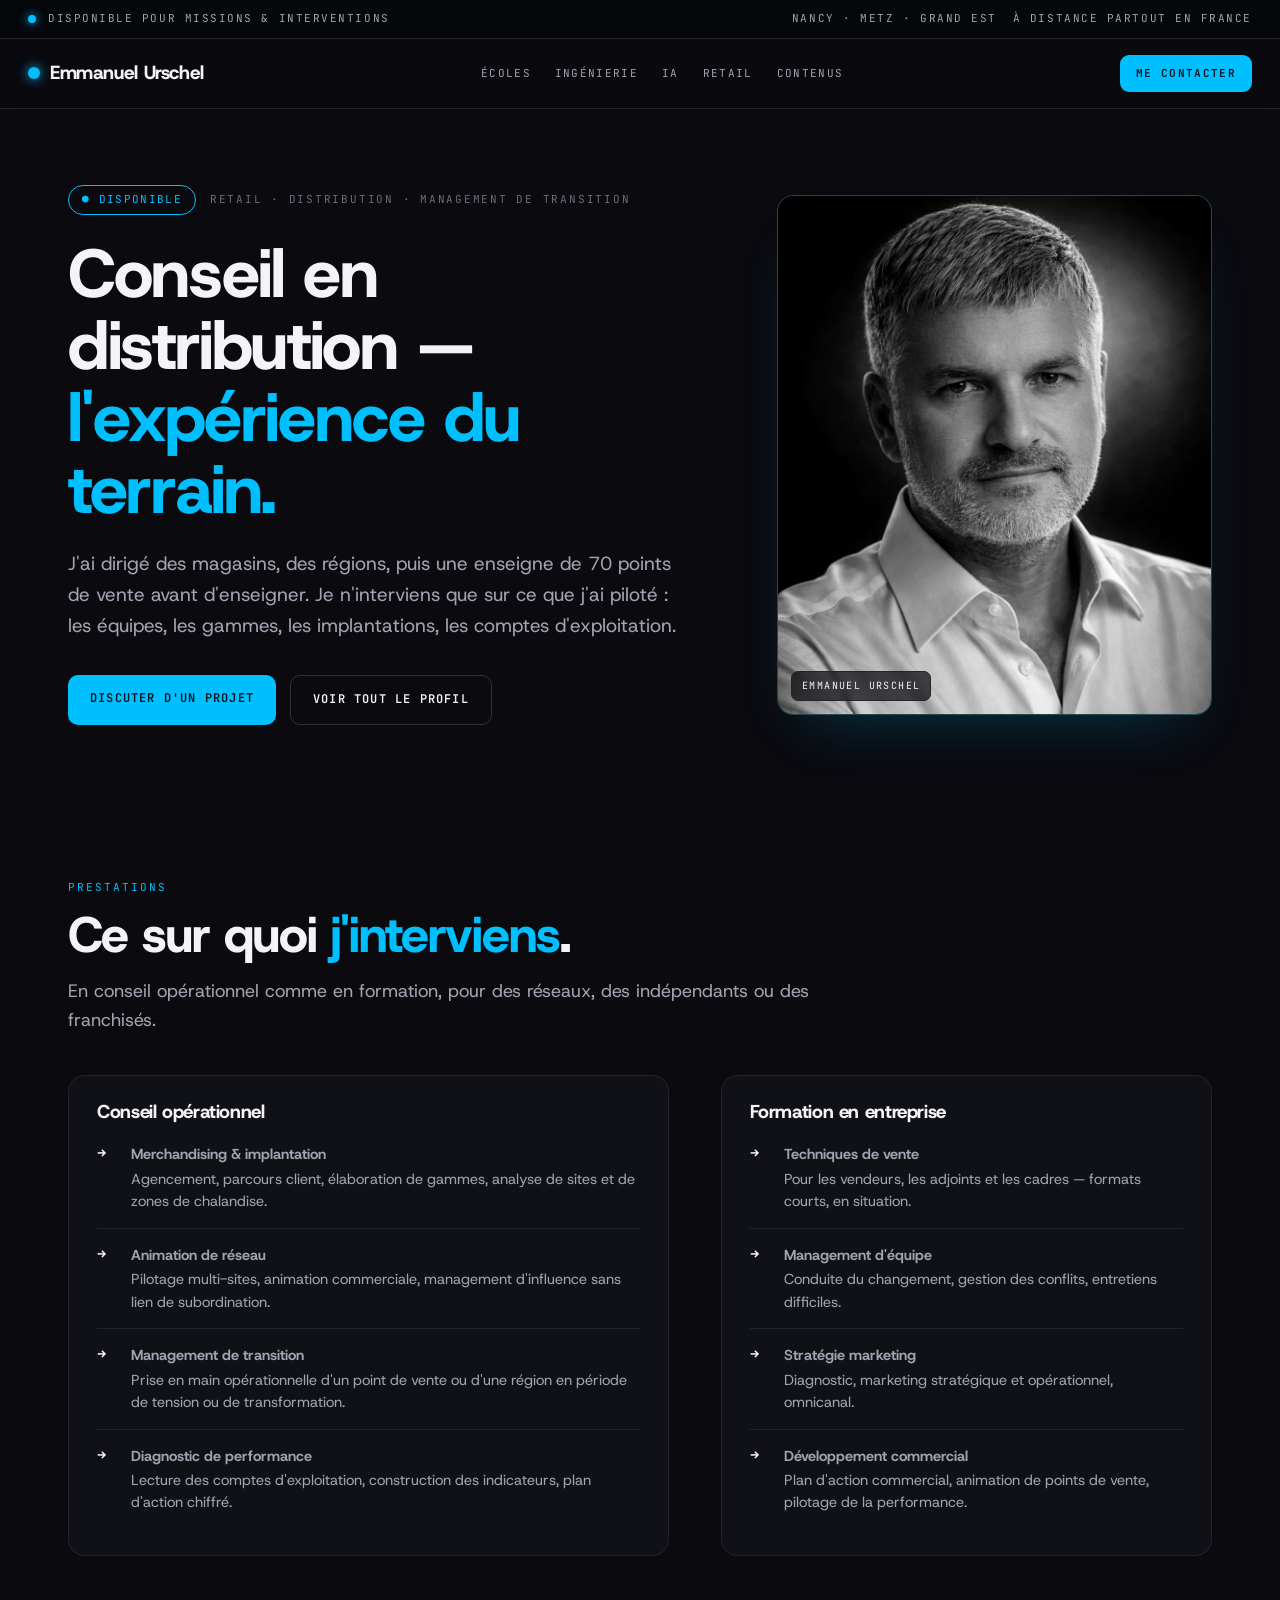
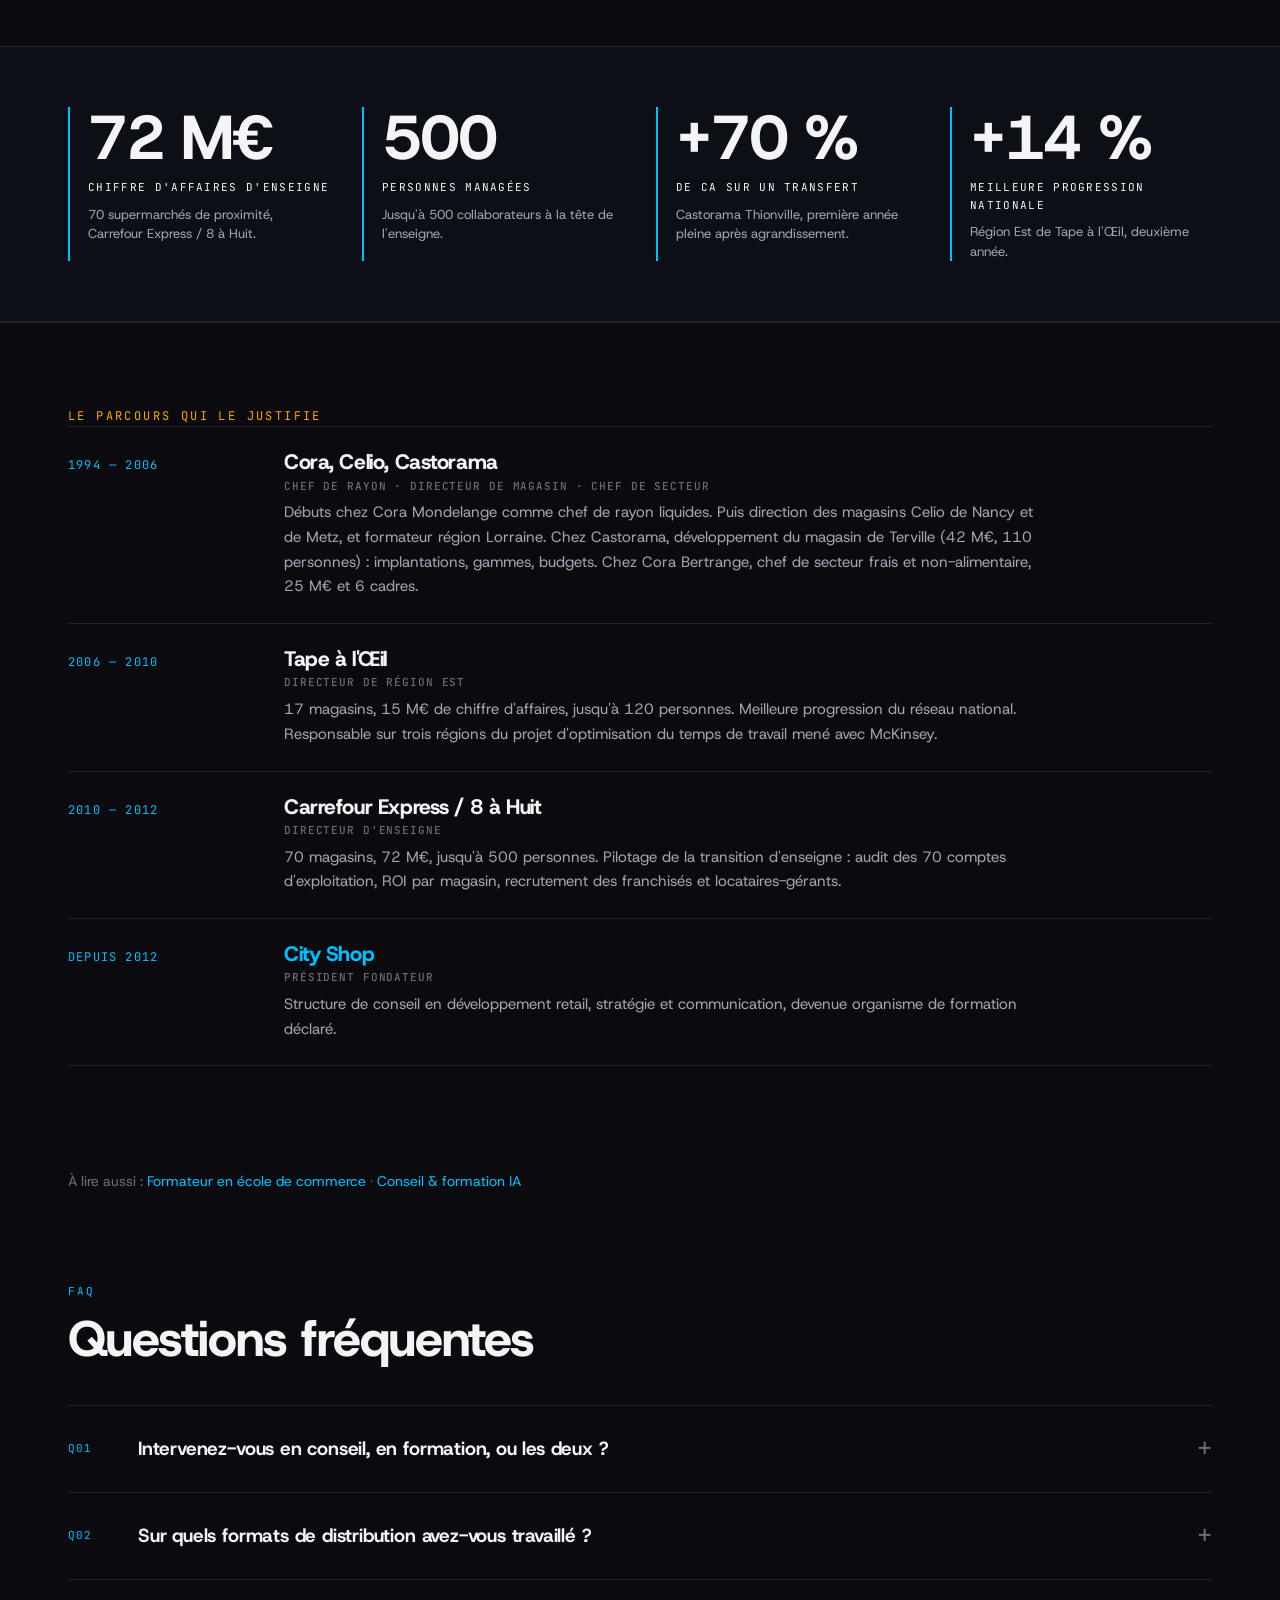
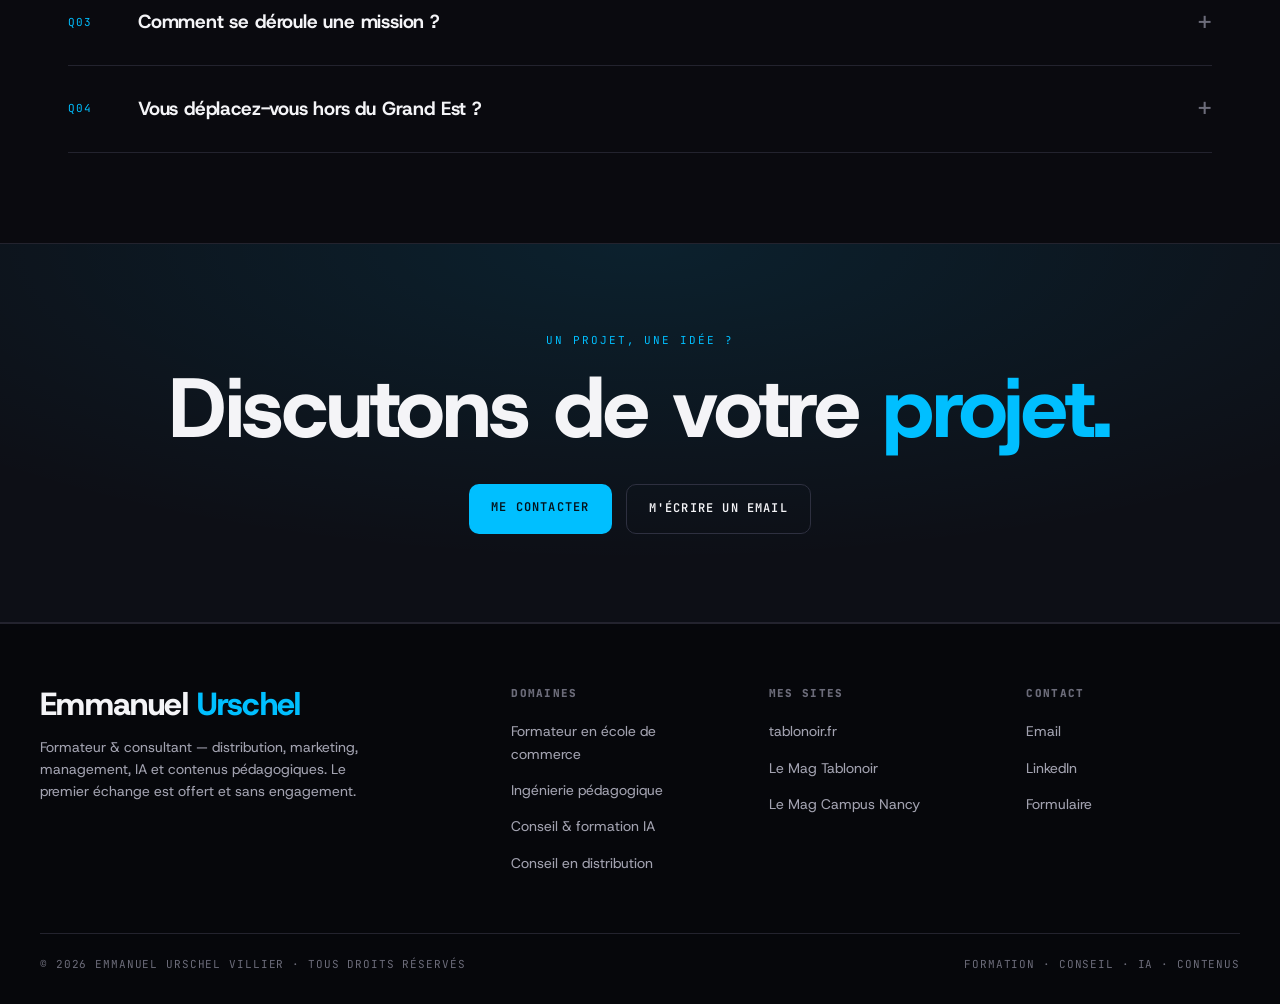
==== conseil-retail/index.html @ afeaf6fb "Rename _A GLISSER SUR GITHUB/conseil-retail/index.html to conseil-retail/index.html" ====
<!DOCTYPE html>
<html lang="fr">
<head>
<meta charset="utf-8">
<meta name="viewport" content="width=device-width, initial-scale=1.0">
<title>Conseil en distribution et retail — Grand Est</title>
<meta name="description" content="Conseil et formation retail : merchandising, implantation, analyse de sites, animation de réseau, management de transition. 30 ans de direction terrain.">
<meta name="author" content="Emmanuel Urschel">
<meta name="robots" content="index, follow">
<link rel="canonical" href="https://emmanuelurschel.fr/conseil-retail/">
<meta name="theme-color" content="#0a0a0f">
<meta property="og:type" content="website">
<meta property="og:locale" content="fr_FR">
<meta property="og:site_name" content="Emmanuel Urschel">
<meta property="og:title" content="Conseil en distribution et retail — Grand Est">
<meta property="og:description" content="Conseil et formation retail : merchandising, implantation, analyse de sites, animation de réseau, management de transition. 30 ans de direction terrain.">
<meta property="og:url" content="https://emmanuelurschel.fr/conseil-retail/">
<meta property="og:image" content="https://emmanuelurschel.fr/og-image.jpg">
<meta property="og:image:width" content="1200">
<meta property="og:image:height" content="630">
<meta name="twitter:card" content="summary_large_image">
<meta name="twitter:title" content="Conseil en distribution et retail — Grand Est">
<meta name="twitter:description" content="Conseil et formation retail : merchandising, implantation, analyse de sites, animation de réseau, management de transition. 30 ans de direction terrain.">
<meta name="twitter:image" content="https://emmanuelurschel.fr/og-image.jpg">
<link rel="icon" href="data:image/svg+xml,%3Csvg xmlns='http://www.w3.org/2000/svg' viewBox='0 0 100 100'%3E%3Crect width='100' height='100' rx='20' fill='%230a0a0f'/%3E%3Ctext x='50' y='70' font-family='Arial,sans-serif' font-weight='800' font-size='58' fill='%23f4f4f7' text-anchor='middle'%3Eeu%3C/text%3E%3Ccircle cx='80' cy='30' r='9' fill='%2300BFFF'/%3E%3C/svg%3E">
<link rel="preconnect" href="https://fonts.googleapis.com">
<link rel="preconnect" href="https://fonts.gstatic.com" crossorigin>
<link href="https://fonts.googleapis.com/css2?family=Host+Grotesk:ital,wght@0,400..800;1,400..600&family=JetBrains+Mono:wght@400;500;600&display=swap" rel="stylesheet">
<script type="application/ld+json">
{
  "@context": "https://schema.org",
  "@type": "Service",
  "name": "Conseil en distribution et retail — Grand Est | 30 ans de terrain",
  "description": "Conseil et formation retail : merchandising, implantation, analyse de sites, animation de réseau, management de transition. 30 ans de direction — Castorama, Tape à l'Œil, Carrefour Express.",
  "url": "https://emmanuelurschel.fr/conseil-retail/",
  "serviceType": [
    "Conseil en distribution",
    "Merchandising et implantation",
    "Animation de réseau",
    "Management de transition",
    "Formation commerciale en entreprise"
  ],
  "provider": {
    "@type": "Person",
    "name": "Emmanuel Urschel",
    "url": "https://emmanuelurschel.fr/",
    "telephone": "+33612140455",
    "email": "emmanuel.urschel@tablonoir.fr"
  },
  "areaServed": [
    "Nancy",
    "Metz",
    "Grand Est",
    "France"
  ],
  "availableChannel": {
    "@type": "ServiceChannel",
    "serviceUrl": "https://emmanuelurschel.fr/conseil-retail/",
    "servicePhone": "+33612140455"
  }
}
</script>
<script type="application/ld+json">
{
  "@context": "https://schema.org",
  "@type": "BreadcrumbList",
  "itemListElement": [
    {
      "@type": "ListItem",
      "position": 1,
      "name": "Accueil",
      "item": "https://emmanuelurschel.fr/"
    },
    {
      "@type": "ListItem",
      "position": 2,
      "name": "Conseil en distribution",
      "item": "https://emmanuelurschel.fr/conseil-retail/"
    }
  ]
}
</script>
<script type="application/ld+json">
{
  "@context": "https://schema.org",
  "@type": "FAQPage",
  "mainEntity": [
    {
      "@type": "Question",
      "name": "Intervenez-vous en conseil, en formation, ou les deux ?",
      "acceptedAnswer": {
        "@type": "Answer",
        "text": "Les deux, et le plus souvent ensemble. Un diagnostic qui ne s'accompagne pas d'une montée en compétence des équipes ne tient pas dans le temps. L'objectif d'une mission est toujours de vous rendre autonome."
      }
    },
    {
      "@type": "Question",
      "name": "Sur quels formats de distribution avez-vous travaillé ?",
      "acceptedAnswer": {
        "@type": "Answer",
        "text": "Grande surface alimentaire (Cora), proximité et franchise (Carrefour Express / 8 à Huit), bricolage et grande surface spécialisée (Castorama), prêt-à-porter et enfant (Celio, Tape à l'Œil). Du magasin de 8 personnes au réseau de 70 points de vente."
      }
    },
    {
      "@type": "Question",
      "name": "Comment se déroule une mission ?",
      "acceptedAnswer": {
        "@type": "Answer",
        "text": "Quatre étapes : un cadrage d'une heure, gratuit et sans engagement, qui donne une note de cadrage ; une proposition écrite, chiffrée et datée ; la réalisation en itérations avec des points de validation ; puis une transmission documentée pour que vous puissiez faire sans moi."
      }
    },
    {
      "@type": "Question",
      "name": "Vous déplacez-vous hors du Grand Est ?",
      "acceptedAnswer": {
        "@type": "Answer",
        "text": "Oui. Je suis basé entre Nancy et Metz et je me déplace partout en France pour les missions en présentiel. Les audits et les accompagnements individuels se font aussi très bien à distance."
      }
    }
  ]
}
</script>
<style>
  :root{
    --bg:#0a0a0f; --bg2:#0d0f16; --panel:#101017; --panel2:#141621; --line:#23232e; --line2:#2e3040;
    --txt:#f4f4f7; --muted:#a2a2b0; --muted2:#6c6c7a;
    --cyan:#00BFFF; --violet:#C084FC; --green:#22C55E; --orange:#FFA500; --red:#E12D39;
  }
  *{margin:0;padding:0;box-sizing:border-box;}
  html{scroll-behavior:smooth;}
  body{font-family:"Host Grotesk",-apple-system,BlinkMacSystemFont,"Segoe UI",sans-serif;background:var(--bg);color:var(--txt);line-height:1.6;font-size:16px;overflow-x:hidden;-webkit-font-smoothing:antialiased;}
  a{color:inherit;text-decoration:none;}
  em{color:var(--muted);font-style:italic;}
  .mono{font-family:"JetBrains Mono",ui-monospace,monospace;text-transform:uppercase;letter-spacing:.16em;font-size:11px;}
  h1,h2,h3,h4{font-weight:800;letter-spacing:-.02em;line-height:1.06;}
  .lbl{font-family:"JetBrains Mono",monospace;text-transform:uppercase;letter-spacing:.18em;font-size:11px;color:var(--ac,var(--cyan));}
  .container{max-width:1200px;margin:0 auto;padding:0 28px;}

  .topbar{background:#06070b;color:var(--muted);padding:10px 28px;display:flex;justify-content:space-between;align-items:center;font-family:"JetBrains Mono",monospace;font-size:11px;text-transform:uppercase;letter-spacing:.14em;border-bottom:1px solid var(--line);}
  .topbar .left{display:flex;gap:12px;align-items:center;}
  .topbar .dot{width:8px;height:8px;background:var(--cyan);border-radius:50%;box-shadow:0 0 10px var(--cyan);animation:pulse 2.4s infinite;}
  @keyframes pulse{0%,100%{opacity:1;}50%{opacity:.35;}}
  .topbar .right span{margin-left:16px;}

  .nav{position:sticky;top:0;z-index:100;background:rgba(10,10,15,.82);backdrop-filter:blur(12px);border-bottom:1px solid var(--line);padding:16px 28px;display:flex;justify-content:space-between;align-items:center;}
  .brand{display:flex;align-items:center;gap:10px;font-weight:800;font-size:19px;letter-spacing:-.02em;}
  .brand .mk{width:12px;height:12px;border-radius:50%;background:var(--cyan);box-shadow:0 0 12px var(--cyan);}
  .nav .links{display:flex;gap:24px;}
  .nav .links a{font-family:"JetBrains Mono",monospace;font-size:11px;text-transform:uppercase;letter-spacing:.12em;color:var(--muted);padding:4px 0;transition:color .15s;}
  .nav .links a:hover{color:var(--cyan);}
  .nav .cta{font-family:"JetBrains Mono",monospace;font-size:11px;text-transform:uppercase;letter-spacing:.12em;background:var(--cyan);color:#04121a;font-weight:600;padding:10px 16px;border-radius:9px;transition:transform .15s,box-shadow .15s;}
  .nav .cta:hover{transform:translateY(-1px);box-shadow:0 6px 20px rgba(0,191,255,.3);}
  .burger{display:none;background:none;border:none;color:var(--txt);font-size:22px;cursor:pointer;}

  .hero{padding:76px 28px 64px;max-width:1200px;margin:0 auto;display:grid;grid-template-columns:1.5fr 1fr;gap:56px;align-items:center;}
  .hero .eyebrow{margin-bottom:22px;display:flex;gap:14px;flex-wrap:wrap;align-items:center;}
  .badge{font-family:"JetBrains Mono",monospace;font-size:11px;text-transform:uppercase;letter-spacing:.12em;color:var(--cyan);border:1px solid var(--cyan);border-radius:30px;padding:5px 13px;}
  .hero h1{font-size:clamp(38px,5.4vw,68px);}
  .hero h1 .accent{color:var(--cyan);}
  .hero .sub{font-size:19px;color:var(--muted);margin-top:24px;max-width:620px;line-height:1.62;}
  .hero .sub strong{color:var(--txt);font-weight:700;}
  .hero .cta-row{display:flex;gap:14px;margin-top:34px;flex-wrap:wrap;}
  .btn{font-family:"JetBrains Mono",monospace;font-size:12px;text-transform:uppercase;letter-spacing:.1em;padding:14px 22px;border-radius:10px;transition:transform .15s,box-shadow .15s,background .15s;font-weight:600;}
  .btn.primary{background:var(--cyan);color:#04121a;}
  .btn.primary:hover{transform:translateY(-2px);box-shadow:0 8px 24px rgba(0,191,255,.28);}
  .btn.ghost{border:1px solid var(--line2);color:var(--txt);}
  .btn.ghost:hover{border-color:var(--cyan);color:var(--cyan);}
  .hero .portrait{position:relative;}
  .hero .portrait img{width:100%;height:520px;object-fit:cover;object-position:center 18%;border-radius:16px;border:1px solid var(--line2);display:block;filter:grayscale(100%) contrast(1.05);}
  .hero .portrait::after{content:"";position:absolute;inset:0;border-radius:16px;box-shadow:inset 0 0 0 1px rgba(0,191,255,.18), 0 30px 60px -30px rgba(0,191,255,.25);pointer-events:none;}
  .hero .portrait .cap{position:absolute;left:14px;bottom:14px;font-family:"JetBrains Mono",monospace;font-size:10px;letter-spacing:.14em;text-transform:uppercase;color:var(--txt);background:rgba(6,7,11,.7);backdrop-filter:blur(4px);padding:6px 10px;border-radius:7px;border:1px solid var(--line);}

  .marquee{background:var(--bg2);border-top:1px solid var(--line);border-bottom:1px solid var(--line);padding:16px 0;overflow:hidden;}
  .marquee-track{display:flex;gap:44px;white-space:nowrap;animation:scroll 38s linear infinite;}
  .marquee-track .item{font-family:"JetBrains Mono",monospace;font-size:13px;text-transform:uppercase;letter-spacing:.18em;color:var(--muted);}
  .marquee-track .star{color:var(--cyan);margin:0 6px;}
  @keyframes scroll{from{transform:translateX(0);}to{transform:translateX(-50%);}}

  section.block{max-width:1200px;margin:0 auto;padding:90px 28px;}
  .head{margin-bottom:40px;}
  .head h2{font-size:clamp(30px,4.4vw,50px);margin-top:12px;}
  .head h2 .accent{color:var(--ac,var(--cyan));}
  .head .intro{color:var(--muted);font-size:18px;max-width:760px;margin-top:16px;line-height:1.62;}
  .head-row{display:flex;justify-content:space-between;align-items:flex-end;gap:24px;flex-wrap:wrap;}

  /* PART blocks (4 domaines) */
  .part{border-top:1px solid var(--line);}
  .part-inner{max-width:1200px;margin:0 auto;padding:84px 28px;}
  .part-num{font-family:"JetBrains Mono",monospace;font-size:12px;letter-spacing:.2em;text-transform:uppercase;color:var(--ac);}
  .part-grid{display:grid;grid-template-columns:1.1fr .9fr;gap:52px;align-items:start;margin-top:14px;}
  .part-grid.rev{grid-template-columns:.9fr 1.1fr;}
  .part h2{font-size:clamp(30px,4.6vw,52px);}
  .part h2 .accent{color:var(--ac);}
  .part .lead{font-size:18px;color:#d7d7de;line-height:1.7;margin-top:18px;max-width:560px;}
  .part .lead + .lead{margin-top:14px;font-size:16px;color:var(--muted);}
  .chips{display:flex;flex-wrap:wrap;gap:8px;margin-top:22px;}
  .chip{font-family:"JetBrains Mono",monospace;font-size:11px;letter-spacing:.06em;text-transform:uppercase;color:var(--txt);border:1px solid var(--line2);border-radius:20px;padding:7px 13px;background:var(--panel);}
  .panel{background:var(--panel);border:1px solid var(--line);border-radius:16px;padding:26px 28px;}
  .panel h4{font-family:"JetBrains Mono",monospace;font-size:11px;letter-spacing:.14em;text-transform:uppercase;color:var(--ac);margin-bottom:6px;}
  .plist{list-style:none;margin-top:6px;}
  .plist li{padding:15px 0;border-top:1px solid var(--line);display:grid;grid-template-columns:22px 1fr;gap:12px;align-items:start;}
  .plist li:first-child{border-top:none;}
  .plist li .ic{color:var(--ac);font-weight:800;line-height:1.5;}
  .plist li b{font-weight:700;display:block;margin-bottom:2px;}
  .plist li span{color:var(--muted);font-size:14.5px;line-height:1.55;}
  .metaline{margin-top:22px;font-size:14px;color:var(--muted2);border-left:2px solid var(--line2);padding-left:16px;line-height:1.7;}
  .metaline b{color:var(--txt);}

  .mini-gallery{display:grid;grid-template-columns:1fr 1fr;gap:12px;margin-top:20px;}
  .mini-gallery img{width:100%;height:100px;object-fit:cover;border-radius:10px;border:1px solid var(--line);display:block;}

  /* video/app frames */
  .apps{display:grid;grid-template-columns:1fr 1fr;gap:20px;margin-top:8px;}
  .app{background:var(--panel);border:1px solid var(--line);border-radius:16px;overflow:hidden;display:flex;flex-direction:column;}
  .videoframe{position:relative;aspect-ratio:16/9;background:#05070c;border-bottom:1px solid var(--line);cursor:pointer;overflow:hidden;}
  .videoframe .vf-poster{position:absolute;inset:0;width:100%;height:100%;object-fit:cover;display:block;}
  .videoframe .vf-play{position:absolute;top:50%;left:50%;transform:translate(-50%,-50%);width:64px;height:64px;border-radius:50%;border:3px solid var(--ac,var(--cyan));background:rgba(6,7,11,.35);color:var(--ac,var(--cyan));display:flex;align-items:center;justify-content:center;font-size:22px;padding-left:5px;transition:transform .15s;}
  .videoframe:hover .vf-play{transform:translate(-50%,-50%) scale(1.08);}
  .videoframe .vf-note{position:absolute;left:0;right:0;bottom:0;padding:9px 12px;font-family:"JetBrains Mono",monospace;font-size:10px;letter-spacing:.1em;text-transform:uppercase;color:var(--muted);background:rgba(6,7,11,.72);display:none;}
  .videoframe.err .vf-note{display:block;} .videoframe.err .vf-play{opacity:.35;}
  .videoframe .vf-video{position:absolute;inset:0;width:100%;height:100%;object-fit:cover;background:#000;z-index:2;}
  .videoframe .appvid{position:absolute;inset:0;width:100%;height:100%;object-fit:cover;background:#000;display:block;}
  .app .body{padding:24px 26px;}
  .app .kick{font-family:"JetBrains Mono",monospace;font-size:11px;letter-spacing:.12em;text-transform:uppercase;color:var(--ac);}
  .app h3{font-size:25px;margin:10px 0 12px;}
  .app p{color:var(--muted);font-size:15px;line-height:1.62;}
  .app .feat{display:flex;flex-wrap:wrap;gap:8px;margin-top:16px;}
  .app .feat span{font-family:"JetBrains Mono",monospace;font-size:10px;letter-spacing:.06em;text-transform:uppercase;color:var(--muted);border:1px solid var(--line2);border-radius:20px;padding:5px 11px;}

  .subhead{margin:44px 0 18px;}
  .subhead .k{font-family:"JetBrains Mono",monospace;font-size:11px;letter-spacing:.14em;text-transform:uppercase;color:var(--ac);}
  .subhead h3{font-size:24px;margin-top:8px;}

  .cards3{display:grid;grid-template-columns:repeat(3,1fr);gap:16px;}
  .rcard{background:var(--panel);border:1px solid var(--line);border-radius:14px;padding:24px;transition:transform .18s,border-color .18s;display:flex;flex-direction:column;}
  .rcard:hover{transform:translateY(-4px);border-color:var(--ac,var(--cyan));}
  .rcard .meta{font-family:"JetBrains Mono",monospace;font-size:10px;letter-spacing:.1em;text-transform:uppercase;color:var(--muted2);margin-bottom:10px;}
  .rcard .meta .live{color:var(--green);}
  .rcard h4{font-size:20px;margin-bottom:10px;}
  .rcard p{color:var(--muted);font-size:14px;line-height:1.6;flex:1;}
  .rcard .go{font-family:"JetBrains Mono",monospace;font-size:11px;letter-spacing:.06em;text-transform:uppercase;color:var(--ac,var(--cyan));margin-top:14px;}

  .gallery{display:grid;grid-template-columns:repeat(3,1fr);gap:16px;margin-top:8px;}
  .gitem{border:1px solid var(--line);border-radius:12px;overflow:hidden;background:var(--panel);transition:transform .18s,border-color .18s;}
  .gitem:hover{transform:translateY(-3px);border-color:var(--cyan);}
  .gitem img{width:100%;height:190px;object-fit:cover;display:block;border-bottom:1px solid var(--line);}
  .gitem .cap{padding:12px 14px;font-family:"JetBrains Mono",monospace;font-size:10px;letter-spacing:.06em;text-transform:uppercase;color:var(--muted);}
  .gitem .cap b{color:var(--cyan);font-weight:600;}

  .boutique{display:grid;grid-template-columns:.8fr 1.2fr;gap:32px;align-items:center;background:var(--panel2);border:1px solid var(--line2);border-radius:18px;padding:32px;margin-top:8px;}
  .boutique .bignum .n{font-size:clamp(64px,9vw,110px);font-weight:800;color:var(--cyan);letter-spacing:-.04em;line-height:.9;}
  .boutique .bignum .s{font-family:"JetBrains Mono",monospace;font-size:11px;letter-spacing:.1em;text-transform:uppercase;color:var(--muted);margin-top:10px;}
  .boutique p{color:var(--muted);font-size:15px;line-height:1.62;}
  .boutique p strong{color:var(--txt);}
  .boutique .links{margin-top:16px;display:flex;gap:16px;flex-wrap:wrap;}
  .boutique .links a{font-family:"JetBrains Mono",monospace;font-size:12px;letter-spacing:.06em;text-transform:uppercase;color:var(--cyan);border-bottom:1px solid transparent;}
  .boutique .links a:hover{border-bottom-color:var(--cyan);}

  /* stats */
  .stats{background:var(--bg2);border-top:1px solid var(--line);border-bottom:1px solid var(--line);}
  .stats-inner{max-width:1200px;margin:0 auto;padding:60px 28px;display:grid;grid-template-columns:repeat(4,1fr);gap:32px;}
  .stat{border-left:2px solid var(--cyan);padding-left:18px;}
  .stat .v{font-size:clamp(42px,5vw,62px);font-weight:800;letter-spacing:-.03em;line-height:1;}
  .stat .k{font-family:"JetBrains Mono",monospace;font-size:11px;letter-spacing:.12em;text-transform:uppercase;color:var(--txt);margin-top:10px;}
  .stat .note{font-size:13px;color:var(--muted);margin-top:8px;line-height:1.5;}

  /* timeline */
  .timeline{border-top:1px solid var(--line);}
  .tl{display:grid;grid-template-columns:180px 1fr;gap:36px;padding:24px 0;border-bottom:1px solid var(--line);}
  .tl .period{font-family:"JetBrains Mono",monospace;font-size:12px;letter-spacing:.1em;text-transform:uppercase;color:var(--cyan);padding-top:5px;}
  .tl h3{font-size:21px;}
  .tl h3 small{display:block;font-family:"JetBrains Mono",monospace;font-size:11px;font-weight:500;letter-spacing:.08em;color:var(--muted2);margin-top:7px;text-transform:uppercase;}
  .tl p{color:var(--muted);font-size:15px;line-height:1.65;max-width:760px;margin-top:8px;}
  .tl.now h3{color:var(--cyan);}
  .tl-foot{margin-top:28px;font-size:14px;color:var(--muted);border-left:2px solid var(--line2);padding-left:18px;line-height:1.8;}
  .tl-foot strong{color:var(--txt);font-weight:700;}

  /* method */
  .steps{display:grid;gap:14px;}
  .step{background:var(--panel);border:1px solid var(--line);border-radius:14px;padding:22px 26px;display:grid;grid-template-columns:64px 1fr 160px 190px;gap:22px;align-items:center;}
  .step .nb{font-size:38px;font-weight:800;color:var(--cyan);letter-spacing:-.03em;}
  .step h3{font-size:18px;margin-bottom:6px;}
  .step .desc{font-size:14px;color:var(--muted);line-height:1.55;}
  .step .dur,.step .del{font-family:"JetBrains Mono",monospace;font-size:11px;letter-spacing:.08em;text-transform:uppercase;}
  .step .dur{color:var(--muted2);} .step .del{color:var(--txt);}

  /* partners */
  .logos{display:grid;grid-template-columns:repeat(4,1fr);gap:14px;}
  .logo{background:var(--panel);border:1px solid var(--line);border-radius:12px;min-height:84px;display:flex;align-items:center;justify-content:center;text-align:center;padding:18px;font-weight:700;font-size:16px;color:var(--muted);transition:color .18s,border-color .18s;}
  .logo:hover{color:var(--cyan);border-color:var(--line2);}
  .partners-foot{margin-top:20px;font-size:14px;color:var(--muted2);}
  .partners-foot a{color:var(--cyan);}

  /* faq */
  .faq-list{border-top:1px solid var(--line);}
  .faq-item{border-bottom:1px solid var(--line);padding:22px 0;}
  .faq-item summary{list-style:none;display:grid;grid-template-columns:52px 1fr 34px;gap:18px;align-items:center;cursor:pointer;}
  .faq-item summary::-webkit-details-marker{display:none;}
  .faq-item .qn{font-family:"JetBrains Mono",monospace;font-size:11px;letter-spacing:.1em;color:var(--cyan);}
  .faq-item .q{font-size:19px;font-weight:700;letter-spacing:-.01em;}
  .faq-item .tg{font-size:26px;color:var(--muted2);text-align:right;transition:transform .2s;}
  .faq-item[open] .tg{transform:rotate(45deg);color:var(--cyan);}
  .faq-item .a{padding:16px 0 0 70px;color:var(--muted);font-size:15.5px;line-height:1.7;max-width:860px;}

  /* cta */
  .cta-band{border-top:1px solid var(--line);border-bottom:1px solid var(--line);background:radial-gradient(120% 140% at 50% 0%, rgba(0,191,255,.10), transparent 60%),var(--bg2);}
  .cta-inner{max-width:1200px;margin:0 auto;padding:88px 28px;text-align:center;}
  .cta-inner h2{font-size:clamp(38px,7vw,84px);}
  .cta-inner h2 .accent{color:var(--cyan);}
  .cta-inner .buttons{display:flex;gap:14px;justify-content:center;margin-top:32px;flex-wrap:wrap;}

  /* contact */
  .contact-grid{display:grid;grid-template-columns:1fr 1.35fr;gap:64px;align-items:start;}
  .contact h2{font-size:clamp(32px,4.6vw,52px);}
  .info{margin-top:30px;}
  .info-row{display:grid;grid-template-columns:120px 1fr;gap:18px;padding:14px 0;border-top:1px solid var(--line);align-items:center;}
  .info-row .k{font-family:"JetBrains Mono",monospace;font-size:11px;letter-spacing:.1em;text-transform:uppercase;color:var(--muted2);}
  .info-row .v{font-weight:500;word-break:break-word;}
  .info-row .v a{border-bottom:1px solid var(--line2);}
  .info-row .v a:hover{color:var(--cyan);border-bottom-color:var(--cyan);}
  .form{display:grid;gap:18px;}
  .form .row{display:grid;grid-template-columns:1fr 1fr;gap:18px;}
  .form label{display:block;font-family:"JetBrains Mono",monospace;font-size:11px;letter-spacing:.1em;text-transform:uppercase;color:var(--muted2);margin-bottom:8px;}
  .form input,.form select,.form textarea{width:100%;padding:13px 14px;border:1px solid var(--line);background:var(--panel);color:var(--txt);border-radius:10px;font-family:inherit;font-size:15px;transition:border-color .15s;}
  .form input:focus,.form select:focus,.form textarea:focus{outline:none;border-color:var(--cyan);}
  .form textarea{min-height:130px;resize:vertical;}
  .form button{margin-top:6px;padding:16px 26px;background:var(--cyan);color:#04121a;border:none;border-radius:10px;font-family:"JetBrains Mono",monospace;font-size:12px;letter-spacing:.1em;text-transform:uppercase;font-weight:600;cursor:pointer;transition:transform .15s,box-shadow .15s;}
  .form button:hover{transform:translateY(-2px);box-shadow:0 8px 24px rgba(0,191,255,.28);}
  .form .hint{font-size:12px;color:var(--muted2);}

  footer{background:#06070b;border-top:1px solid var(--line);padding:64px 28px 30px;}
  .footer-grid{max-width:1200px;margin:0 auto;display:grid;grid-template-columns:2fr 1fr 1fr 1fr;gap:44px;}
  .footer-grid h3{font-size:32px;}
  .footer-grid h3 .accent{color:var(--cyan);}
  .footer-grid p{color:var(--muted);font-size:14px;margin-top:14px;max-width:340px;}
  .footer-col h4{font-family:"JetBrains Mono",monospace;font-size:11px;letter-spacing:.12em;text-transform:uppercase;color:var(--muted2);margin-bottom:14px;}
  .footer-col a{display:block;color:var(--muted);font-size:14px;padding:7px 0;transition:color .15s;}
  .footer-col a:hover{color:var(--cyan);}
  .footer-bottom{max-width:1200px;margin:52px auto 0;padding-top:22px;border-top:1px solid var(--line);display:flex;justify-content:space-between;gap:14px;flex-wrap:wrap;font-family:"JetBrains Mono",monospace;font-size:11px;letter-spacing:.08em;text-transform:uppercase;color:var(--muted2);}

  @media (max-width:960px){
    .nav .links{display:none;}
    .nav .links.open{display:flex;flex-direction:column;gap:0;position:absolute;top:60px;left:0;right:0;background:var(--bg);border-bottom:1px solid var(--line);padding:8px 28px 16px;}
    .nav .links.open a{padding:14px 0;border-bottom:1px solid var(--line);}
    .burger{display:block;}
    .hero{grid-template-columns:1fr;gap:36px;}
    .hero .portrait{max-width:360px;}
    .hero .portrait img{height:440px;}
    .part-grid,.part-grid.rev{grid-template-columns:1fr;gap:30px;}
    .stats-inner,.logos,.cards3,.gallery{grid-template-columns:1fr 1fr;}
    .apps,.boutique,.mini-gallery{grid-template-columns:1fr;}
    .step{grid-template-columns:1fr;gap:10px;}
    .tl{grid-template-columns:1fr;gap:8px;}
    .contact-grid{grid-template-columns:1fr;gap:32px;}
    .footer-grid{grid-template-columns:1fr 1fr;gap:32px;}
    .form .row{grid-template-columns:1fr;}
  }
  @media (max-width:560px){
    .stats-inner,.logos,.cards3,.gallery,.footer-grid{grid-template-columns:1fr;}
    .topbar .right span:nth-child(1){display:none;}
  }
</style>
</head>
<body>

<div class="topbar">
  <div class="left"><span class="dot"></span><span>Disponible pour missions &amp; interventions</span></div>
  <div class="right"><span>Nancy · Metz · Grand Est</span><span>À distance partout en France</span></div>
</div>

<nav class="nav">
  <a class="brand" href="/"><span class="mk"></span>Emmanuel Urschel</a>
  <div class="links" id="navlinks">
    <a href="/formateur-ecole-commerce/">Écoles</a>
    <a href="/ingenierie-pedagogique/">Ingénierie</a>
    <a href="/formation-ia/">IA</a>
    <a href="/conseil-retail/">Retail</a>
    <a href="/#contenus">Contenus</a>
  </div>
  <a class="cta" href="/#contact">Me contacter</a>
  <button class="burger" aria-label="Menu" onclick="document.getElementById('navlinks').classList.toggle('open')">☰</button>
</nav>

<header class="hero" id="top" style="--ac:var(--orange)">
  <div>
    <div class="eyebrow">
      <span class="badge">● Disponible</span>
      <span class="mono" style="color:var(--muted2)">Retail · Distribution · Management de transition</span>
    </div>
    <h1>Conseil en distribution —<br><span class='accent'>l'expérience du terrain.</span></h1>
    <p class="sub">J'ai dirigé des magasins, des régions, puis une enseigne de 70 points de vente avant d'enseigner. Je n'interviens que sur ce que j'ai piloté : les équipes, les gammes, les implantations, les comptes d'exploitation.</p>
    <div class="cta-row">
      <a href="/#contact" class="btn primary">Discuter d'un projet</a>
      <a href="/" class="btn ghost">Voir tout le profil</a>
    </div>
  </div>
  <div class="portrait">
    <img src="/portrait.jpg" alt="Emmanuel Urschel, formateur et consultant" width="900" height="1350" fetchpriority="high">
    <span class="cap">Emmanuel Urschel</span>
  </div>
</header>

<section class="block">
  <div class="head">
    <div class="lbl">Prestations</div>
    <h2>Ce sur quoi <span class='accent'>j'interviens</span>.</h2>
    <div class="intro">En conseil opérationnel comme en formation, pour des réseaux, des indépendants ou des franchisés.</div>
  </div>
  <div class="part-grid">
    <div class="panel">
      <h3>Conseil opérationnel</h3>
      <ul class="plist"><li><span class="ic">→</span><span><b>Merchandising &amp; implantation</b>Agencement, parcours client, élaboration de gammes, analyse de sites et de zones de chalandise.</span></li><li><span class="ic">→</span><span><b>Animation de réseau</b>Pilotage multi-sites, animation commerciale, management d'influence sans lien de subordination.</span></li><li><span class="ic">→</span><span><b>Management de transition</b>Prise en main opérationnelle d'un point de vente ou d'une région en période de tension ou de transformation.</span></li><li><span class="ic">→</span><span><b>Diagnostic de performance</b>Lecture des comptes d'exploitation, construction des indicateurs, plan d'action chiffré.</span></li></ul>
    </div>
    <div class="panel">
      <h3>Formation en entreprise</h3>
      <ul class="plist"><li><span class="ic">→</span><span><b>Techniques de vente</b>Pour les vendeurs, les adjoints et les cadres — formats courts, en situation.</span></li><li><span class="ic">→</span><span><b>Management d'équipe</b>Conduite du changement, gestion des conflits, entretiens difficiles.</span></li><li><span class="ic">→</span><span><b>Stratégie marketing</b>Diagnostic, marketing stratégique et opérationnel, omnicanal.</span></li><li><span class="ic">→</span><span><b>Développement commercial</b>Plan d'action commercial, animation de points de vente, pilotage de la performance.</span></li></ul>
    </div>
  </div>
</section>

<div class="stats"><div class="stats-inner"><div class="stat"><div class="v">72 M€</div><div class="k">Chiffre d'affaires d'enseigne</div><div class="note">70 supermarchés de proximité, Carrefour Express / 8 à Huit.</div></div><div class="stat"><div class="v">500</div><div class="k">Personnes managées</div><div class="note">Jusqu'à 500 collaborateurs à la tête de l'enseigne.</div></div><div class="stat"><div class="v">+70 %</div><div class="k">De CA sur un transfert</div><div class="note">Castorama Thionville, première année pleine après agrandissement.</div></div><div class="stat"><div class="v">+14 %</div><div class="k">Meilleure progression nationale</div><div class="note">Région Est de Tape à l'Œil, deuxième année.</div></div></div></div>

<section class="part" style="--ac:var(--orange)">
  <div class="part-inner">
    <div class="part-num">Le parcours qui le justifie</div>
    <div class="timeline">
      <div class="tl"><div class="period">1994 — 2006</div><div>
        <h3>Cora, Celio, Castorama <small>Chef de rayon · Directeur de magasin · Chef de secteur</small></h3>
        <p>Débuts chez Cora Mondelange comme chef de rayon liquides. Puis direction des magasins Celio de Nancy et de Metz, et formateur région Lorraine. Chez Castorama, développement du magasin de Terville (42 M€, 110 personnes) : implantations, gammes, budgets. Chez Cora Bertrange, chef de secteur frais et non-alimentaire, 25 M€ et 6 cadres.</p>
      </div></div>
      <div class="tl"><div class="period">2006 — 2010</div><div>
        <h3>Tape à l'Œil <small>Directeur de région Est</small></h3>
        <p>17 magasins, 15 M€ de chiffre d'affaires, jusqu'à 120 personnes. Meilleure progression du réseau national. Responsable sur trois régions du projet d'optimisation du temps de travail mené avec McKinsey.</p>
      </div></div>
      <div class="tl"><div class="period">2010 — 2012</div><div>
        <h3>Carrefour Express / 8 à Huit <small>Directeur d'enseigne</small></h3>
        <p>70 magasins, 72 M€, jusqu'à 500 personnes. Pilotage de la transition d'enseigne : audit des 70 comptes d'exploitation, ROI par magasin, recrutement des franchisés et locataires-gérants.</p>
      </div></div>
      <div class="tl now"><div class="period">Depuis 2012</div><div>
        <h3>City Shop <small>Président fondateur</small></h3>
        <p>Structure de conseil en développement retail, stratégie et communication, devenue organisme de formation déclaré.</p>
      </div></div>
    </div>
  </div>
</section>

<section class="block" style="padding-top:0">
  <p class="partners-foot">À lire aussi : <a href="/formateur-ecole-commerce/">Formateur en école de commerce</a> · <a href="/formation-ia/">Conseil &amp; formation IA</a></p>
</section>

<section class="block" style="padding-top:0">
  <div class="head"><div class="lbl">FAQ</div><h2>Questions fréquentes</h2></div>
  <div class="faq-list">
    <details class="faq-item"><summary><div class="qn">Q01</div><div class="q">Intervenez-vous en conseil, en formation, ou les deux ?</div><div class="tg">+</div></summary><div class="a">Les deux, et le plus souvent ensemble. Un diagnostic qui ne s'accompagne pas d'une montée en compétence des équipes ne tient pas dans le temps. L'objectif d'une mission est toujours de vous rendre autonome.</div></details>
    <details class="faq-item"><summary><div class="qn">Q02</div><div class="q">Sur quels formats de distribution avez-vous travaillé ?</div><div class="tg">+</div></summary><div class="a">Grande surface alimentaire (Cora), proximité et franchise (Carrefour Express / 8 à Huit), bricolage et grande surface spécialisée (Castorama), prêt-à-porter et enfant (Celio, Tape à l'Œil). Du magasin de 8 personnes au réseau de 70 points de vente.</div></details>
    <details class="faq-item"><summary><div class="qn">Q03</div><div class="q">Comment se déroule une mission ?</div><div class="tg">+</div></summary><div class="a">Quatre étapes : un cadrage d'une heure, gratuit et sans engagement, qui donne une note de cadrage ; une proposition écrite, chiffrée et datée ; la réalisation en itérations avec des points de validation ; puis une transmission documentée pour que vous puissiez faire sans moi.</div></details>
    <details class="faq-item"><summary><div class="qn">Q04</div><div class="q">Vous déplacez-vous hors du Grand Est ?</div><div class="tg">+</div></summary><div class="a">Oui. Je suis basé entre Nancy et Metz et je me déplace partout en France pour les missions en présentiel. Les audits et les accompagnements individuels se font aussi très bien à distance.</div></details>
  </div>
</section>

<div class="cta-band">
  <div class="cta-inner">
    <div class="lbl">Un projet, une idée&nbsp;?</div>
    <h2 style="margin-top:14px">Discutons de votre <span class="accent">projet.</span></h2>
    <div class="buttons">
      <a href="/#contact" class="btn primary">Me contacter</a>
      <a href="mailto:emmanuel.urschel@tablonoir.fr" class="btn ghost">M'écrire un email</a>
    </div>
  </div>
</div>

<footer>
  <div class="footer-grid">
    <div>
      <h3>Emmanuel <span class="accent">Urschel</span></h3>
      <p>Formateur &amp; consultant — distribution, marketing, management, IA et contenus pédagogiques. Le premier échange est offert et sans engagement.</p>
    </div>
    <div class="footer-col">
      <h4>Domaines</h4>
      <a href="/formateur-ecole-commerce/">Formateur en école de commerce</a>
      <a href="/ingenierie-pedagogique/">Ingénierie pédagogique</a>
      <a href="/formation-ia/">Conseil &amp; formation IA</a>
      <a href="/conseil-retail/">Conseil en distribution</a>
    </div>
    <div class="footer-col">
      <h4>Mes sites</h4>
      <a href="https://tablonoir.fr" target="_blank" rel="noopener">tablonoir.fr</a>
      <a href="https://mag.tablonoir.fr" target="_blank" rel="noopener">Le Mag Tablonoir</a>
      <a href="https://campus-nancy.tablonoir.fr" target="_blank" rel="noopener">Le Mag Campus Nancy</a>
    </div>
    <div class="footer-col">
      <h4>Contact</h4>
      <a href="mailto:emmanuel.urschel@tablonoir.fr">Email</a>
      <a href="https://www.linkedin.com/in/emmanuel-urschel/" target="_blank" rel="noopener">LinkedIn</a>
      <a href="/#contact">Formulaire</a>
    </div>
  </div>
  <div class="footer-bottom">
    <div>© <span id="year"></span> Emmanuel Urschel Villier · Tous droits réservés</div>
    <div>Formation · Conseil · IA · Contenus</div>
  </div>
</footer>

<script>
  document.getElementById('year').textContent = new Date().getFullYear();
  document.querySelectorAll('#navlinks a').forEach(function(a){a.addEventListener('click',function(){document.getElementById('navlinks').classList.remove('open');});});
</script>

</body>
</html>
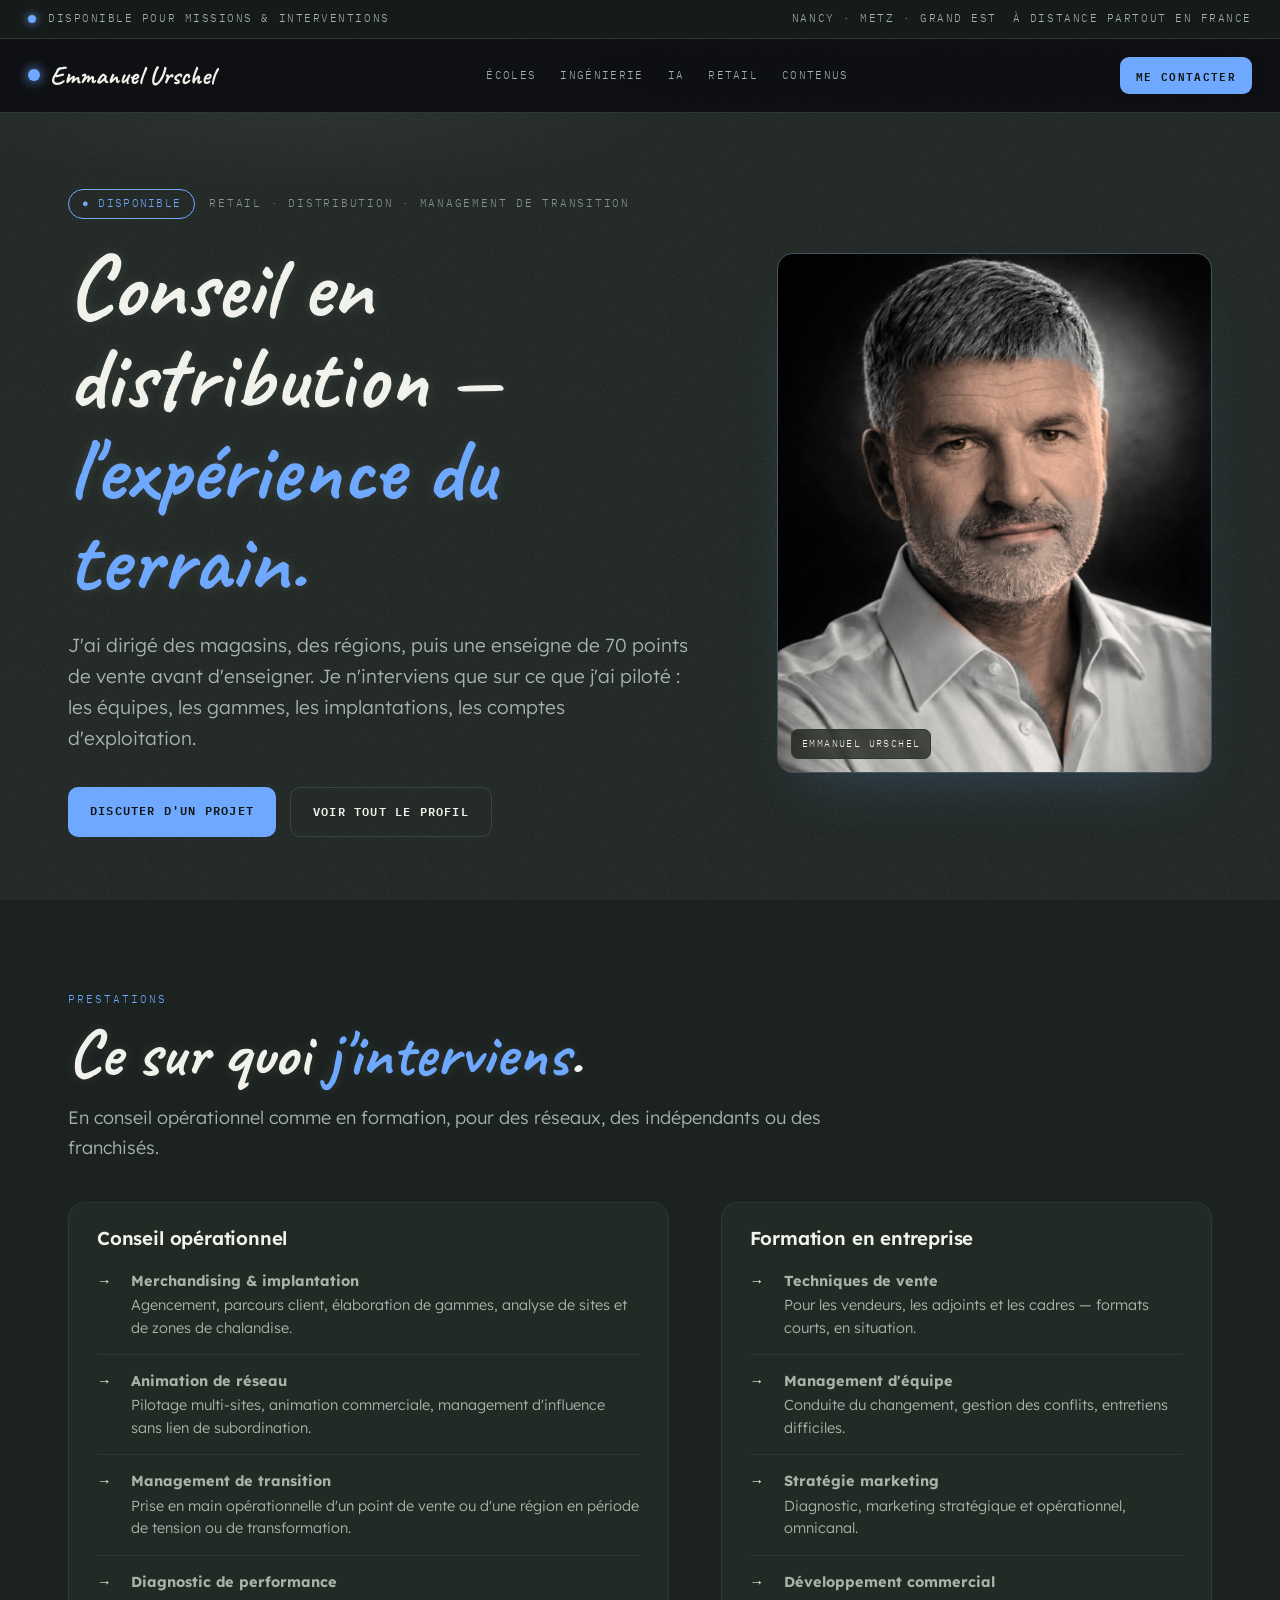
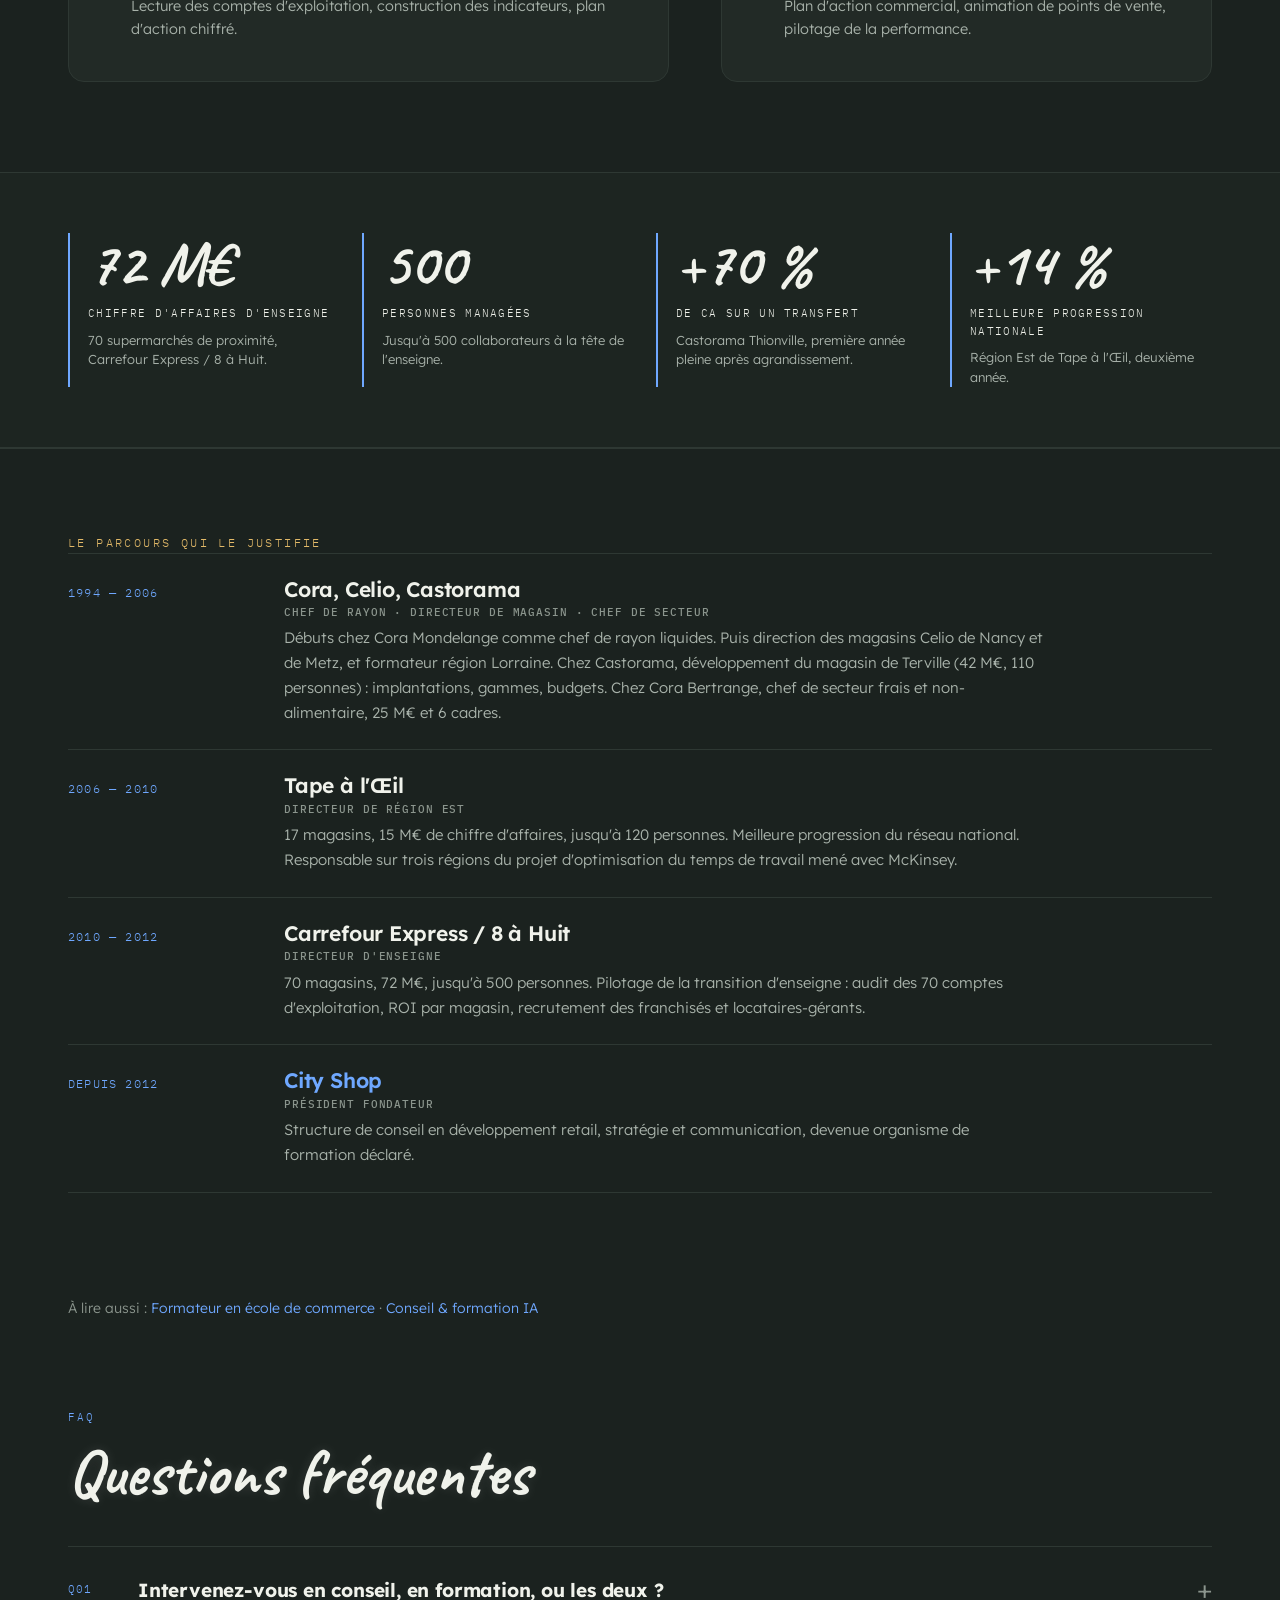
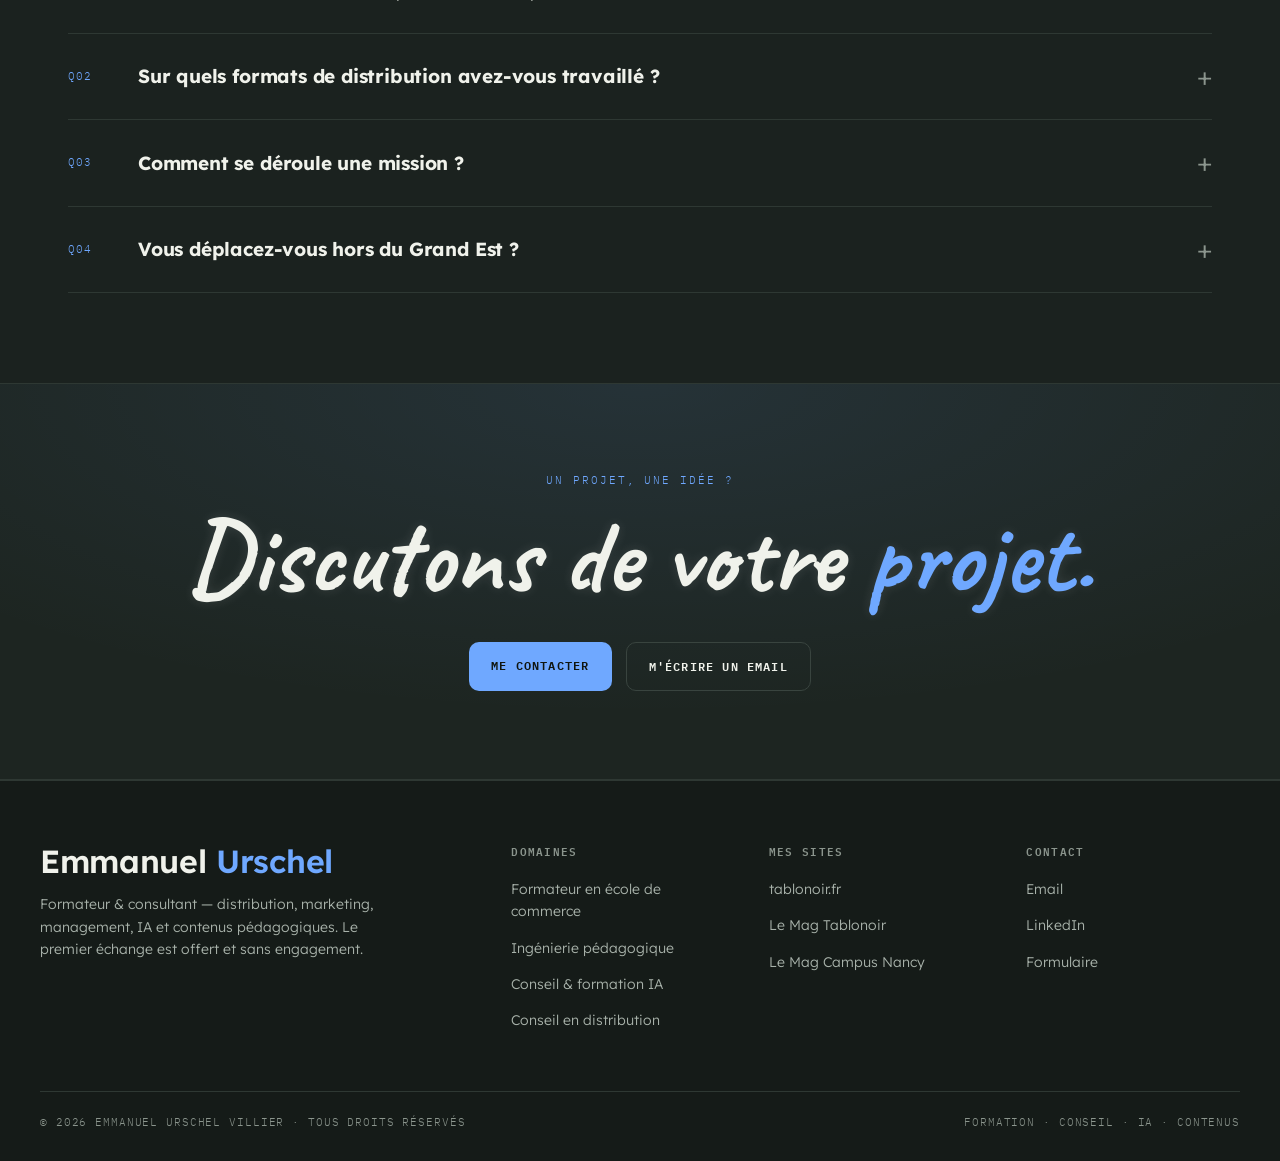
==== commit e10fb645: "Charte Tablonoir v4 (craie sur ardoise), portrait en couleur, nouvelle image d'aperçu Co-Authored-By" ====
--- a/conseil-retail/index.html
+++ b/conseil-retail/index.html
@@ -8,7 +8,7 @@
 <meta name="author" content="Emmanuel Urschel">
 <meta name="robots" content="index, follow">
 <link rel="canonical" href="https://emmanuelurschel.fr/conseil-retail/">
-<meta name="theme-color" content="#0a0a0f">
+<meta name="theme-color" content="#1B221F">
 <meta property="og:type" content="website">
 <meta property="og:locale" content="fr_FR">
 <meta property="og:site_name" content="Emmanuel Urschel">
@@ -22,10 +22,10 @@
 <meta name="twitter:title" content="Conseil en distribution et retail — Grand Est">
 <meta name="twitter:description" content="Conseil et formation retail : merchandising, implantation, analyse de sites, animation de réseau, management de transition. 30 ans de direction terrain.">
 <meta name="twitter:image" content="https://emmanuelurschel.fr/og-image.jpg">
-<link rel="icon" href="data:image/svg+xml,%3Csvg xmlns='http://www.w3.org/2000/svg' viewBox='0 0 100 100'%3E%3Crect width='100' height='100' rx='20' fill='%230a0a0f'/%3E%3Ctext x='50' y='70' font-family='Arial,sans-serif' font-weight='800' font-size='58' fill='%23f4f4f7' text-anchor='middle'%3Eeu%3C/text%3E%3Ccircle cx='80' cy='30' r='9' fill='%2300BFFF'/%3E%3C/svg%3E">
+<link rel="icon" href="data:image/svg+xml,%3Csvg xmlns='http://www.w3.org/2000/svg' viewBox='0 0 100 100'%3E%3Crect width='100' height='100' rx='20' fill='%231B221F'/%3E%3Ctext x='50' y='70' font-family='Arial,sans-serif' font-weight='800' font-size='58' fill='%23F0F2EB' text-anchor='middle'%3Eeu%3C/text%3E%3Ccircle cx='80' cy='30' r='9' fill='%236FA8FF'/%3E%3C/svg%3E">
 <link rel="preconnect" href="https://fonts.googleapis.com">
 <link rel="preconnect" href="https://fonts.gstatic.com" crossorigin>
-<link href="https://fonts.googleapis.com/css2?family=Host+Grotesk:ital,wght@0,400..800;1,400..600&family=JetBrains+Mono:wght@400;500;600&display=swap" rel="stylesheet">
+<link href="https://fonts.googleapis.com/css2?family=Caveat:wght@600;700&family=Lexend:wght@300;400;500;600;700&family=IBM+Plex+Mono:wght@400;500;600&display=swap" rel="stylesheet">
 <script type="application/ld+json">
 {
   "@context": "https://schema.org",
@@ -122,21 +122,21 @@
 </script>
 <style>
   :root{
-    --bg:#0a0a0f; --bg2:#0d0f16; --panel:#101017; --panel2:#141621; --line:#23232e; --line2:#2e3040;
-    --txt:#f4f4f7; --muted:#a2a2b0; --muted2:#6c6c7a;
-    --cyan:#00BFFF; --violet:#C084FC; --green:#22C55E; --orange:#FFA500; --red:#E12D39;
+    --bg:#1B221F; --bg2:#1D2521; --panel:#222A26; --panel2:#242D28; --line:#2E3833; --line2:#39443F;
+    --txt:#F0F2EB; --muted:#A8B2AA; --muted2:#8B958D;
+    --cyan:#6FA8FF; --violet:#B09DF8; --green:#52CD9D; --orange:#E2B968; --red:#F28E77;
   }
   *{margin:0;padding:0;box-sizing:border-box;}
   html{scroll-behavior:smooth;}
-  body{font-family:"Host Grotesk",-apple-system,BlinkMacSystemFont,"Segoe UI",sans-serif;background:var(--bg);color:var(--txt);line-height:1.6;font-size:16px;overflow-x:hidden;-webkit-font-smoothing:antialiased;}
+  body{font-family:"Lexend",-apple-system,BlinkMacSystemFont,"Segoe UI",sans-serif;background:var(--bg);color:var(--txt);line-height:1.6;font-size:16px;overflow-x:hidden;-webkit-font-smoothing:antialiased;}
   a{color:inherit;text-decoration:none;}
   em{color:var(--muted);font-style:italic;}
-  .mono{font-family:"JetBrains Mono",ui-monospace,monospace;text-transform:uppercase;letter-spacing:.16em;font-size:11px;}
+  .mono{font-family:"IBM Plex Mono",ui-monospace,monospace;text-transform:uppercase;letter-spacing:.16em;font-size:11px;}
   h1,h2,h3,h4{font-weight:800;letter-spacing:-.02em;line-height:1.06;}
-  .lbl{font-family:"JetBrains Mono",monospace;text-transform:uppercase;letter-spacing:.18em;font-size:11px;color:var(--ac,var(--cyan));}
+  .lbl{font-family:"IBM Plex Mono",monospace;text-transform:uppercase;letter-spacing:.18em;font-size:11px;color:var(--ac,var(--cyan));}
   .container{max-width:1200px;margin:0 auto;padding:0 28px;}
 
-  .topbar{background:#06070b;color:var(--muted);padding:10px 28px;display:flex;justify-content:space-between;align-items:center;font-family:"JetBrains Mono",monospace;font-size:11px;text-transform:uppercase;letter-spacing:.14em;border-bottom:1px solid var(--line);}
+  .topbar{background:#151B18;color:var(--muted);padding:10px 28px;display:flex;justify-content:space-between;align-items:center;font-family:"IBM Plex Mono",monospace;font-size:11px;text-transform:uppercase;letter-spacing:.14em;border-bottom:1px solid var(--line);}
   .topbar .left{display:flex;gap:12px;align-items:center;}
   .topbar .dot{width:8px;height:8px;background:var(--cyan);border-radius:50%;box-shadow:0 0 10px var(--cyan);animation:pulse 2.4s infinite;}
   @keyframes pulse{0%,100%{opacity:1;}50%{opacity:.35;}}
@@ -146,33 +146,33 @@
   .brand{display:flex;align-items:center;gap:10px;font-weight:800;font-size:19px;letter-spacing:-.02em;}
   .brand .mk{width:12px;height:12px;border-radius:50%;background:var(--cyan);box-shadow:0 0 12px var(--cyan);}
   .nav .links{display:flex;gap:24px;}
-  .nav .links a{font-family:"JetBrains Mono",monospace;font-size:11px;text-transform:uppercase;letter-spacing:.12em;color:var(--muted);padding:4px 0;transition:color .15s;}
+  .nav .links a{font-family:"IBM Plex Mono",monospace;font-size:11px;text-transform:uppercase;letter-spacing:.12em;color:var(--muted);padding:4px 0;transition:color .15s;}
   .nav .links a:hover{color:var(--cyan);}
-  .nav .cta{font-family:"JetBrains Mono",monospace;font-size:11px;text-transform:uppercase;letter-spacing:.12em;background:var(--cyan);color:#04121a;font-weight:600;padding:10px 16px;border-radius:9px;transition:transform .15s,box-shadow .15s;}
-  .nav .cta:hover{transform:translateY(-1px);box-shadow:0 6px 20px rgba(0,191,255,.3);}
+  .nav .cta{font-family:"IBM Plex Mono",monospace;font-size:11px;text-transform:uppercase;letter-spacing:.12em;background:var(--cyan);color:#10150F;font-weight:600;padding:10px 16px;border-radius:9px;transition:transform .15s,box-shadow .15s;}
+  .nav .cta:hover{transform:translateY(-1px);box-shadow:0 6px 20px rgba(111,168,255,.3);}
   .burger{display:none;background:none;border:none;color:var(--txt);font-size:22px;cursor:pointer;}
 
   .hero{padding:76px 28px 64px;max-width:1200px;margin:0 auto;display:grid;grid-template-columns:1.5fr 1fr;gap:56px;align-items:center;}
   .hero .eyebrow{margin-bottom:22px;display:flex;gap:14px;flex-wrap:wrap;align-items:center;}
-  .badge{font-family:"JetBrains Mono",monospace;font-size:11px;text-transform:uppercase;letter-spacing:.12em;color:var(--cyan);border:1px solid var(--cyan);border-radius:30px;padding:5px 13px;}
+  .badge{font-family:"IBM Plex Mono",monospace;font-size:11px;text-transform:uppercase;letter-spacing:.12em;color:var(--cyan);border:1px solid var(--cyan);border-radius:30px;padding:5px 13px;}
   .hero h1{font-size:clamp(38px,5.4vw,68px);}
   .hero h1 .accent{color:var(--cyan);}
   .hero .sub{font-size:19px;color:var(--muted);margin-top:24px;max-width:620px;line-height:1.62;}
   .hero .sub strong{color:var(--txt);font-weight:700;}
   .hero .cta-row{display:flex;gap:14px;margin-top:34px;flex-wrap:wrap;}
-  .btn{font-family:"JetBrains Mono",monospace;font-size:12px;text-transform:uppercase;letter-spacing:.1em;padding:14px 22px;border-radius:10px;transition:transform .15s,box-shadow .15s,background .15s;font-weight:600;}
-  .btn.primary{background:var(--cyan);color:#04121a;}
-  .btn.primary:hover{transform:translateY(-2px);box-shadow:0 8px 24px rgba(0,191,255,.28);}
+  .btn{font-family:"IBM Plex Mono",monospace;font-size:12px;text-transform:uppercase;letter-spacing:.1em;padding:14px 22px;border-radius:10px;transition:transform .15s,box-shadow .15s,background .15s;font-weight:600;}
+  .btn.primary{background:var(--cyan);color:#10150F;}
+  .btn.primary:hover{transform:translateY(-2px);box-shadow:0 8px 24px rgba(111,168,255,.28);}
   .btn.ghost{border:1px solid var(--line2);color:var(--txt);}
   .btn.ghost:hover{border-color:var(--cyan);color:var(--cyan);}
   .hero .portrait{position:relative;}
-  .hero .portrait img{width:100%;height:520px;object-fit:cover;object-position:center 18%;border-radius:16px;border:1px solid var(--line2);display:block;filter:grayscale(100%) contrast(1.05);}
-  .hero .portrait::after{content:"";position:absolute;inset:0;border-radius:16px;box-shadow:inset 0 0 0 1px rgba(0,191,255,.18), 0 30px 60px -30px rgba(0,191,255,.25);pointer-events:none;}
-  .hero .portrait .cap{position:absolute;left:14px;bottom:14px;font-family:"JetBrains Mono",monospace;font-size:10px;letter-spacing:.14em;text-transform:uppercase;color:var(--txt);background:rgba(6,7,11,.7);backdrop-filter:blur(4px);padding:6px 10px;border-radius:7px;border:1px solid var(--line);}
+  .hero .portrait img{width:100%;height:520px;object-fit:cover;object-position:center 18%;border-radius:16px;border:1px solid var(--line2);display:block;}
+  .hero .portrait::after{content:"";position:absolute;inset:0;border-radius:16px;box-shadow:inset 0 0 0 1px rgba(111,168,255,.18), 0 30px 60px -30px rgba(111,168,255,.25);pointer-events:none;}
+  .hero .portrait .cap{position:absolute;left:14px;bottom:14px;font-family:"IBM Plex Mono",monospace;font-size:10px;letter-spacing:.14em;text-transform:uppercase;color:var(--txt);background:rgba(16,21,15,.7);backdrop-filter:blur(4px);padding:6px 10px;border-radius:7px;border:1px solid var(--line);}
 
   .marquee{background:var(--bg2);border-top:1px solid var(--line);border-bottom:1px solid var(--line);padding:16px 0;overflow:hidden;}
   .marquee-track{display:flex;gap:44px;white-space:nowrap;animation:scroll 38s linear infinite;}
-  .marquee-track .item{font-family:"JetBrains Mono",monospace;font-size:13px;text-transform:uppercase;letter-spacing:.18em;color:var(--muted);}
+  .marquee-track .item{font-family:"IBM Plex Mono",monospace;font-size:13px;text-transform:uppercase;letter-spacing:.18em;color:var(--muted);}
   .marquee-track .star{color:var(--cyan);margin:0 6px;}
   @keyframes scroll{from{transform:translateX(0);}to{transform:translateX(-50%);}}
 
@@ -186,7 +186,7 @@
   /* PART blocks (4 domaines) */
   .part{border-top:1px solid var(--line);}
   .part-inner{max-width:1200px;margin:0 auto;padding:84px 28px;}
-  .part-num{font-family:"JetBrains Mono",monospace;font-size:12px;letter-spacing:.2em;text-transform:uppercase;color:var(--ac);}
+  .part-num{font-family:"IBM Plex Mono",monospace;font-size:12px;letter-spacing:.2em;text-transform:uppercase;color:var(--ac);}
   .part-grid{display:grid;grid-template-columns:1.1fr .9fr;gap:52px;align-items:start;margin-top:14px;}
   .part-grid.rev{grid-template-columns:.9fr 1.1fr;}
   .part h2{font-size:clamp(30px,4.6vw,52px);}
@@ -194,9 +194,9 @@
   .part .lead{font-size:18px;color:#d7d7de;line-height:1.7;margin-top:18px;max-width:560px;}
   .part .lead + .lead{margin-top:14px;font-size:16px;color:var(--muted);}
   .chips{display:flex;flex-wrap:wrap;gap:8px;margin-top:22px;}
-  .chip{font-family:"JetBrains Mono",monospace;font-size:11px;letter-spacing:.06em;text-transform:uppercase;color:var(--txt);border:1px solid var(--line2);border-radius:20px;padding:7px 13px;background:var(--panel);}
+  .chip{font-family:"IBM Plex Mono",monospace;font-size:11px;letter-spacing:.06em;text-transform:uppercase;color:var(--txt);border:1px solid var(--line2);border-radius:20px;padding:7px 13px;background:var(--panel);}
   .panel{background:var(--panel);border:1px solid var(--line);border-radius:16px;padding:26px 28px;}
-  .panel h4{font-family:"JetBrains Mono",monospace;font-size:11px;letter-spacing:.14em;text-transform:uppercase;color:var(--ac);margin-bottom:6px;}
+  .panel h4{font-family:"IBM Plex Mono",monospace;font-size:11px;letter-spacing:.14em;text-transform:uppercase;color:var(--ac);margin-bottom:6px;}
   .plist{list-style:none;margin-top:6px;}
   .plist li{padding:15px 0;border-top:1px solid var(--line);display:grid;grid-template-columns:22px 1fr;gap:12px;align-items:start;}
   .plist li:first-child{border-top:none;}
@@ -214,46 +214,46 @@
   .app{background:var(--panel);border:1px solid var(--line);border-radius:16px;overflow:hidden;display:flex;flex-direction:column;}
   .videoframe{position:relative;aspect-ratio:16/9;background:#05070c;border-bottom:1px solid var(--line);cursor:pointer;overflow:hidden;}
   .videoframe .vf-poster{position:absolute;inset:0;width:100%;height:100%;object-fit:cover;display:block;}
-  .videoframe .vf-play{position:absolute;top:50%;left:50%;transform:translate(-50%,-50%);width:64px;height:64px;border-radius:50%;border:3px solid var(--ac,var(--cyan));background:rgba(6,7,11,.35);color:var(--ac,var(--cyan));display:flex;align-items:center;justify-content:center;font-size:22px;padding-left:5px;transition:transform .15s;}
+  .videoframe .vf-play{position:absolute;top:50%;left:50%;transform:translate(-50%,-50%);width:64px;height:64px;border-radius:50%;border:3px solid var(--ac,var(--cyan));background:rgba(16,21,15,.35);color:var(--ac,var(--cyan));display:flex;align-items:center;justify-content:center;font-size:22px;padding-left:5px;transition:transform .15s;}
   .videoframe:hover .vf-play{transform:translate(-50%,-50%) scale(1.08);}
-  .videoframe .vf-note{position:absolute;left:0;right:0;bottom:0;padding:9px 12px;font-family:"JetBrains Mono",monospace;font-size:10px;letter-spacing:.1em;text-transform:uppercase;color:var(--muted);background:rgba(6,7,11,.72);display:none;}
+  .videoframe .vf-note{position:absolute;left:0;right:0;bottom:0;padding:9px 12px;font-family:"IBM Plex Mono",monospace;font-size:10px;letter-spacing:.1em;text-transform:uppercase;color:var(--muted);background:rgba(16,21,15,.72);display:none;}
   .videoframe.err .vf-note{display:block;} .videoframe.err .vf-play{opacity:.35;}
   .videoframe .vf-video{position:absolute;inset:0;width:100%;height:100%;object-fit:cover;background:#000;z-index:2;}
   .videoframe .appvid{position:absolute;inset:0;width:100%;height:100%;object-fit:cover;background:#000;display:block;}
   .app .body{padding:24px 26px;}
-  .app .kick{font-family:"JetBrains Mono",monospace;font-size:11px;letter-spacing:.12em;text-transform:uppercase;color:var(--ac);}
+  .app .kick{font-family:"IBM Plex Mono",monospace;font-size:11px;letter-spacing:.12em;text-transform:uppercase;color:var(--ac);}
   .app h3{font-size:25px;margin:10px 0 12px;}
   .app p{color:var(--muted);font-size:15px;line-height:1.62;}
   .app .feat{display:flex;flex-wrap:wrap;gap:8px;margin-top:16px;}
-  .app .feat span{font-family:"JetBrains Mono",monospace;font-size:10px;letter-spacing:.06em;text-transform:uppercase;color:var(--muted);border:1px solid var(--line2);border-radius:20px;padding:5px 11px;}
+  .app .feat span{font-family:"IBM Plex Mono",monospace;font-size:10px;letter-spacing:.06em;text-transform:uppercase;color:var(--muted);border:1px solid var(--line2);border-radius:20px;padding:5px 11px;}
 
   .subhead{margin:44px 0 18px;}
-  .subhead .k{font-family:"JetBrains Mono",monospace;font-size:11px;letter-spacing:.14em;text-transform:uppercase;color:var(--ac);}
+  .subhead .k{font-family:"IBM Plex Mono",monospace;font-size:11px;letter-spacing:.14em;text-transform:uppercase;color:var(--ac);}
   .subhead h3{font-size:24px;margin-top:8px;}
 
   .cards3{display:grid;grid-template-columns:repeat(3,1fr);gap:16px;}
   .rcard{background:var(--panel);border:1px solid var(--line);border-radius:14px;padding:24px;transition:transform .18s,border-color .18s;display:flex;flex-direction:column;}
   .rcard:hover{transform:translateY(-4px);border-color:var(--ac,var(--cyan));}
-  .rcard .meta{font-family:"JetBrains Mono",monospace;font-size:10px;letter-spacing:.1em;text-transform:uppercase;color:var(--muted2);margin-bottom:10px;}
+  .rcard .meta{font-family:"IBM Plex Mono",monospace;font-size:10px;letter-spacing:.1em;text-transform:uppercase;color:var(--muted2);margin-bottom:10px;}
   .rcard .meta .live{color:var(--green);}
   .rcard h4{font-size:20px;margin-bottom:10px;}
   .rcard p{color:var(--muted);font-size:14px;line-height:1.6;flex:1;}
-  .rcard .go{font-family:"JetBrains Mono",monospace;font-size:11px;letter-spacing:.06em;text-transform:uppercase;color:var(--ac,var(--cyan));margin-top:14px;}
+  .rcard .go{font-family:"IBM Plex Mono",monospace;font-size:11px;letter-spacing:.06em;text-transform:uppercase;color:var(--ac,var(--cyan));margin-top:14px;}
 
   .gallery{display:grid;grid-template-columns:repeat(3,1fr);gap:16px;margin-top:8px;}
   .gitem{border:1px solid var(--line);border-radius:12px;overflow:hidden;background:var(--panel);transition:transform .18s,border-color .18s;}
   .gitem:hover{transform:translateY(-3px);border-color:var(--cyan);}
   .gitem img{width:100%;height:190px;object-fit:cover;display:block;border-bottom:1px solid var(--line);}
-  .gitem .cap{padding:12px 14px;font-family:"JetBrains Mono",monospace;font-size:10px;letter-spacing:.06em;text-transform:uppercase;color:var(--muted);}
+  .gitem .cap{padding:12px 14px;font-family:"IBM Plex Mono",monospace;font-size:10px;letter-spacing:.06em;text-transform:uppercase;color:var(--muted);}
   .gitem .cap b{color:var(--cyan);font-weight:600;}
 
   .boutique{display:grid;grid-template-columns:.8fr 1.2fr;gap:32px;align-items:center;background:var(--panel2);border:1px solid var(--line2);border-radius:18px;padding:32px;margin-top:8px;}
   .boutique .bignum .n{font-size:clamp(64px,9vw,110px);font-weight:800;color:var(--cyan);letter-spacing:-.04em;line-height:.9;}
-  .boutique .bignum .s{font-family:"JetBrains Mono",monospace;font-size:11px;letter-spacing:.1em;text-transform:uppercase;color:var(--muted);margin-top:10px;}
+  .boutique .bignum .s{font-family:"IBM Plex Mono",monospace;font-size:11px;letter-spacing:.1em;text-transform:uppercase;color:var(--muted);margin-top:10px;}
   .boutique p{color:var(--muted);font-size:15px;line-height:1.62;}
   .boutique p strong{color:var(--txt);}
   .boutique .links{margin-top:16px;display:flex;gap:16px;flex-wrap:wrap;}
-  .boutique .links a{font-family:"JetBrains Mono",monospace;font-size:12px;letter-spacing:.06em;text-transform:uppercase;color:var(--cyan);border-bottom:1px solid transparent;}
+  .boutique .links a{font-family:"IBM Plex Mono",monospace;font-size:12px;letter-spacing:.06em;text-transform:uppercase;color:var(--cyan);border-bottom:1px solid transparent;}
   .boutique .links a:hover{border-bottom-color:var(--cyan);}
 
   /* stats */
@@ -261,15 +261,15 @@
   .stats-inner{max-width:1200px;margin:0 auto;padding:60px 28px;display:grid;grid-template-columns:repeat(4,1fr);gap:32px;}
   .stat{border-left:2px solid var(--cyan);padding-left:18px;}
   .stat .v{font-size:clamp(42px,5vw,62px);font-weight:800;letter-spacing:-.03em;line-height:1;}
-  .stat .k{font-family:"JetBrains Mono",monospace;font-size:11px;letter-spacing:.12em;text-transform:uppercase;color:var(--txt);margin-top:10px;}
+  .stat .k{font-family:"IBM Plex Mono",monospace;font-size:11px;letter-spacing:.12em;text-transform:uppercase;color:var(--txt);margin-top:10px;}
   .stat .note{font-size:13px;color:var(--muted);margin-top:8px;line-height:1.5;}
 
   /* timeline */
   .timeline{border-top:1px solid var(--line);}
   .tl{display:grid;grid-template-columns:180px 1fr;gap:36px;padding:24px 0;border-bottom:1px solid var(--line);}
-  .tl .period{font-family:"JetBrains Mono",monospace;font-size:12px;letter-spacing:.1em;text-transform:uppercase;color:var(--cyan);padding-top:5px;}
+  .tl .period{font-family:"IBM Plex Mono",monospace;font-size:12px;letter-spacing:.1em;text-transform:uppercase;color:var(--cyan);padding-top:5px;}
   .tl h3{font-size:21px;}
-  .tl h3 small{display:block;font-family:"JetBrains Mono",monospace;font-size:11px;font-weight:500;letter-spacing:.08em;color:var(--muted2);margin-top:7px;text-transform:uppercase;}
+  .tl h3 small{display:block;font-family:"IBM Plex Mono",monospace;font-size:11px;font-weight:500;letter-spacing:.08em;color:var(--muted2);margin-top:7px;text-transform:uppercase;}
   .tl p{color:var(--muted);font-size:15px;line-height:1.65;max-width:760px;margin-top:8px;}
   .tl.now h3{color:var(--cyan);}
   .tl-foot{margin-top:28px;font-size:14px;color:var(--muted);border-left:2px solid var(--line2);padding-left:18px;line-height:1.8;}
@@ -281,7 +281,7 @@
   .step .nb{font-size:38px;font-weight:800;color:var(--cyan);letter-spacing:-.03em;}
   .step h3{font-size:18px;margin-bottom:6px;}
   .step .desc{font-size:14px;color:var(--muted);line-height:1.55;}
-  .step .dur,.step .del{font-family:"JetBrains Mono",monospace;font-size:11px;letter-spacing:.08em;text-transform:uppercase;}
+  .step .dur,.step .del{font-family:"IBM Plex Mono",monospace;font-size:11px;letter-spacing:.08em;text-transform:uppercase;}
   .step .dur{color:var(--muted2);} .step .del{color:var(--txt);}
 
   /* partners */
@@ -296,14 +296,14 @@
   .faq-item{border-bottom:1px solid var(--line);padding:22px 0;}
   .faq-item summary{list-style:none;display:grid;grid-template-columns:52px 1fr 34px;gap:18px;align-items:center;cursor:pointer;}
   .faq-item summary::-webkit-details-marker{display:none;}
-  .faq-item .qn{font-family:"JetBrains Mono",monospace;font-size:11px;letter-spacing:.1em;color:var(--cyan);}
+  .faq-item .qn{font-family:"IBM Plex Mono",monospace;font-size:11px;letter-spacing:.1em;color:var(--cyan);}
   .faq-item .q{font-size:19px;font-weight:700;letter-spacing:-.01em;}
   .faq-item .tg{font-size:26px;color:var(--muted2);text-align:right;transition:transform .2s;}
   .faq-item[open] .tg{transform:rotate(45deg);color:var(--cyan);}
   .faq-item .a{padding:16px 0 0 70px;color:var(--muted);font-size:15.5px;line-height:1.7;max-width:860px;}
 
   /* cta */
-  .cta-band{border-top:1px solid var(--line);border-bottom:1px solid var(--line);background:radial-gradient(120% 140% at 50% 0%, rgba(0,191,255,.10), transparent 60%),var(--bg2);}
+  .cta-band{border-top:1px solid var(--line);border-bottom:1px solid var(--line);background:radial-gradient(120% 140% at 50% 0%, rgba(111,168,255,.10), transparent 60%),var(--bg2);}
   .cta-inner{max-width:1200px;margin:0 auto;padding:88px 28px;text-align:center;}
   .cta-inner h2{font-size:clamp(38px,7vw,84px);}
   .cta-inner h2 .accent{color:var(--cyan);}
@@ -314,29 +314,29 @@
   .contact h2{font-size:clamp(32px,4.6vw,52px);}
   .info{margin-top:30px;}
   .info-row{display:grid;grid-template-columns:120px 1fr;gap:18px;padding:14px 0;border-top:1px solid var(--line);align-items:center;}
-  .info-row .k{font-family:"JetBrains Mono",monospace;font-size:11px;letter-spacing:.1em;text-transform:uppercase;color:var(--muted2);}
+  .info-row .k{font-family:"IBM Plex Mono",monospace;font-size:11px;letter-spacing:.1em;text-transform:uppercase;color:var(--muted2);}
   .info-row .v{font-weight:500;word-break:break-word;}
   .info-row .v a{border-bottom:1px solid var(--line2);}
   .info-row .v a:hover{color:var(--cyan);border-bottom-color:var(--cyan);}
   .form{display:grid;gap:18px;}
   .form .row{display:grid;grid-template-columns:1fr 1fr;gap:18px;}
-  .form label{display:block;font-family:"JetBrains Mono",monospace;font-size:11px;letter-spacing:.1em;text-transform:uppercase;color:var(--muted2);margin-bottom:8px;}
+  .form label{display:block;font-family:"IBM Plex Mono",monospace;font-size:11px;letter-spacing:.1em;text-transform:uppercase;color:var(--muted2);margin-bottom:8px;}
   .form input,.form select,.form textarea{width:100%;padding:13px 14px;border:1px solid var(--line);background:var(--panel);color:var(--txt);border-radius:10px;font-family:inherit;font-size:15px;transition:border-color .15s;}
   .form input:focus,.form select:focus,.form textarea:focus{outline:none;border-color:var(--cyan);}
   .form textarea{min-height:130px;resize:vertical;}
-  .form button{margin-top:6px;padding:16px 26px;background:var(--cyan);color:#04121a;border:none;border-radius:10px;font-family:"JetBrains Mono",monospace;font-size:12px;letter-spacing:.1em;text-transform:uppercase;font-weight:600;cursor:pointer;transition:transform .15s,box-shadow .15s;}
-  .form button:hover{transform:translateY(-2px);box-shadow:0 8px 24px rgba(0,191,255,.28);}
+  .form button{margin-top:6px;padding:16px 26px;background:var(--cyan);color:#10150F;border:none;border-radius:10px;font-family:"IBM Plex Mono",monospace;font-size:12px;letter-spacing:.1em;text-transform:uppercase;font-weight:600;cursor:pointer;transition:transform .15s,box-shadow .15s;}
+  .form button:hover{transform:translateY(-2px);box-shadow:0 8px 24px rgba(111,168,255,.28);}
   .form .hint{font-size:12px;color:var(--muted2);}
 
-  footer{background:#06070b;border-top:1px solid var(--line);padding:64px 28px 30px;}
+  footer{background:#151B18;border-top:1px solid var(--line);padding:64px 28px 30px;}
   .footer-grid{max-width:1200px;margin:0 auto;display:grid;grid-template-columns:2fr 1fr 1fr 1fr;gap:44px;}
   .footer-grid h3{font-size:32px;}
   .footer-grid h3 .accent{color:var(--cyan);}
   .footer-grid p{color:var(--muted);font-size:14px;margin-top:14px;max-width:340px;}
-  .footer-col h4{font-family:"JetBrains Mono",monospace;font-size:11px;letter-spacing:.12em;text-transform:uppercase;color:var(--muted2);margin-bottom:14px;}
+  .footer-col h4{font-family:"IBM Plex Mono",monospace;font-size:11px;letter-spacing:.12em;text-transform:uppercase;color:var(--muted2);margin-bottom:14px;}
   .footer-col a{display:block;color:var(--muted);font-size:14px;padding:7px 0;transition:color .15s;}
   .footer-col a:hover{color:var(--cyan);}
-  .footer-bottom{max-width:1200px;margin:52px auto 0;padding-top:22px;border-top:1px solid var(--line);display:flex;justify-content:space-between;gap:14px;flex-wrap:wrap;font-family:"JetBrains Mono",monospace;font-size:11px;letter-spacing:.08em;text-transform:uppercase;color:var(--muted2);}
+  .footer-bottom{max-width:1200px;margin:52px auto 0;padding-top:22px;border-top:1px solid var(--line);display:flex;justify-content:space-between;gap:14px;flex-wrap:wrap;font-family:"IBM Plex Mono",monospace;font-size:11px;letter-spacing:.08em;text-transform:uppercase;color:var(--muted2);}
 
   @media (max-width:960px){
     .nav .links{display:none;}
@@ -359,6 +359,17 @@
     .stats-inner,.logos,.cards3,.gallery,.footer-grid{grid-template-columns:1fr;}
     .topbar .right span:nth-child(1){display:none;}
   }
+
+  /* Charte Tablonoir v4 « craie sur ardoise » */
+  body{font-weight:300;background-color:var(--bg);background-image:radial-gradient(ellipse 48% 15% at 24% 12%, rgba(240,242,235,.045), transparent 60%),url("data:image/svg+xml,%3Csvg xmlns='http://www.w3.org/2000/svg' width='280' height='280'%3E%3Cfilter id='n'%3E%3CfeTurbulence type='fractalNoise' baseFrequency='0.72' numOctaves='3' seed='11'/%3E%3CfeColorMatrix values='0 0 0 0 1  0 0 0 0 1  0 0 0 0 0.95  0 0 0 0.08 0'/%3E%3C/filter%3E%3Crect width='280' height='280' filter='url(%23n)'/%3E%3C/svg%3E");background-attachment:fixed;}
+  h1,h2{font-family:"Caveat",cursive;font-weight:700;letter-spacing:0;line-height:1.02;text-shadow:0 0 12px rgba(240,242,235,.12);}
+  .head h2,.part h2,.contact h2{font-size:clamp(40px,5.8vw,66px);}
+  .cta-inner h2{font-size:clamp(48px,8.5vw,104px);}
+  h3,h4{font-weight:600;letter-spacing:-.01em;}
+  .hero h1{font-size:clamp(52px,7vw,92px);}
+  .brand{font-family:"Caveat",cursive;font-weight:700;font-size:26px;letter-spacing:0;}
+  .boutique .bignum .n,.stat .v,.step .nb{font-family:"Caveat",cursive;font-weight:700;letter-spacing:0;}
+  strong,b{font-weight:600;}
 </style>
 </head>
 <body>
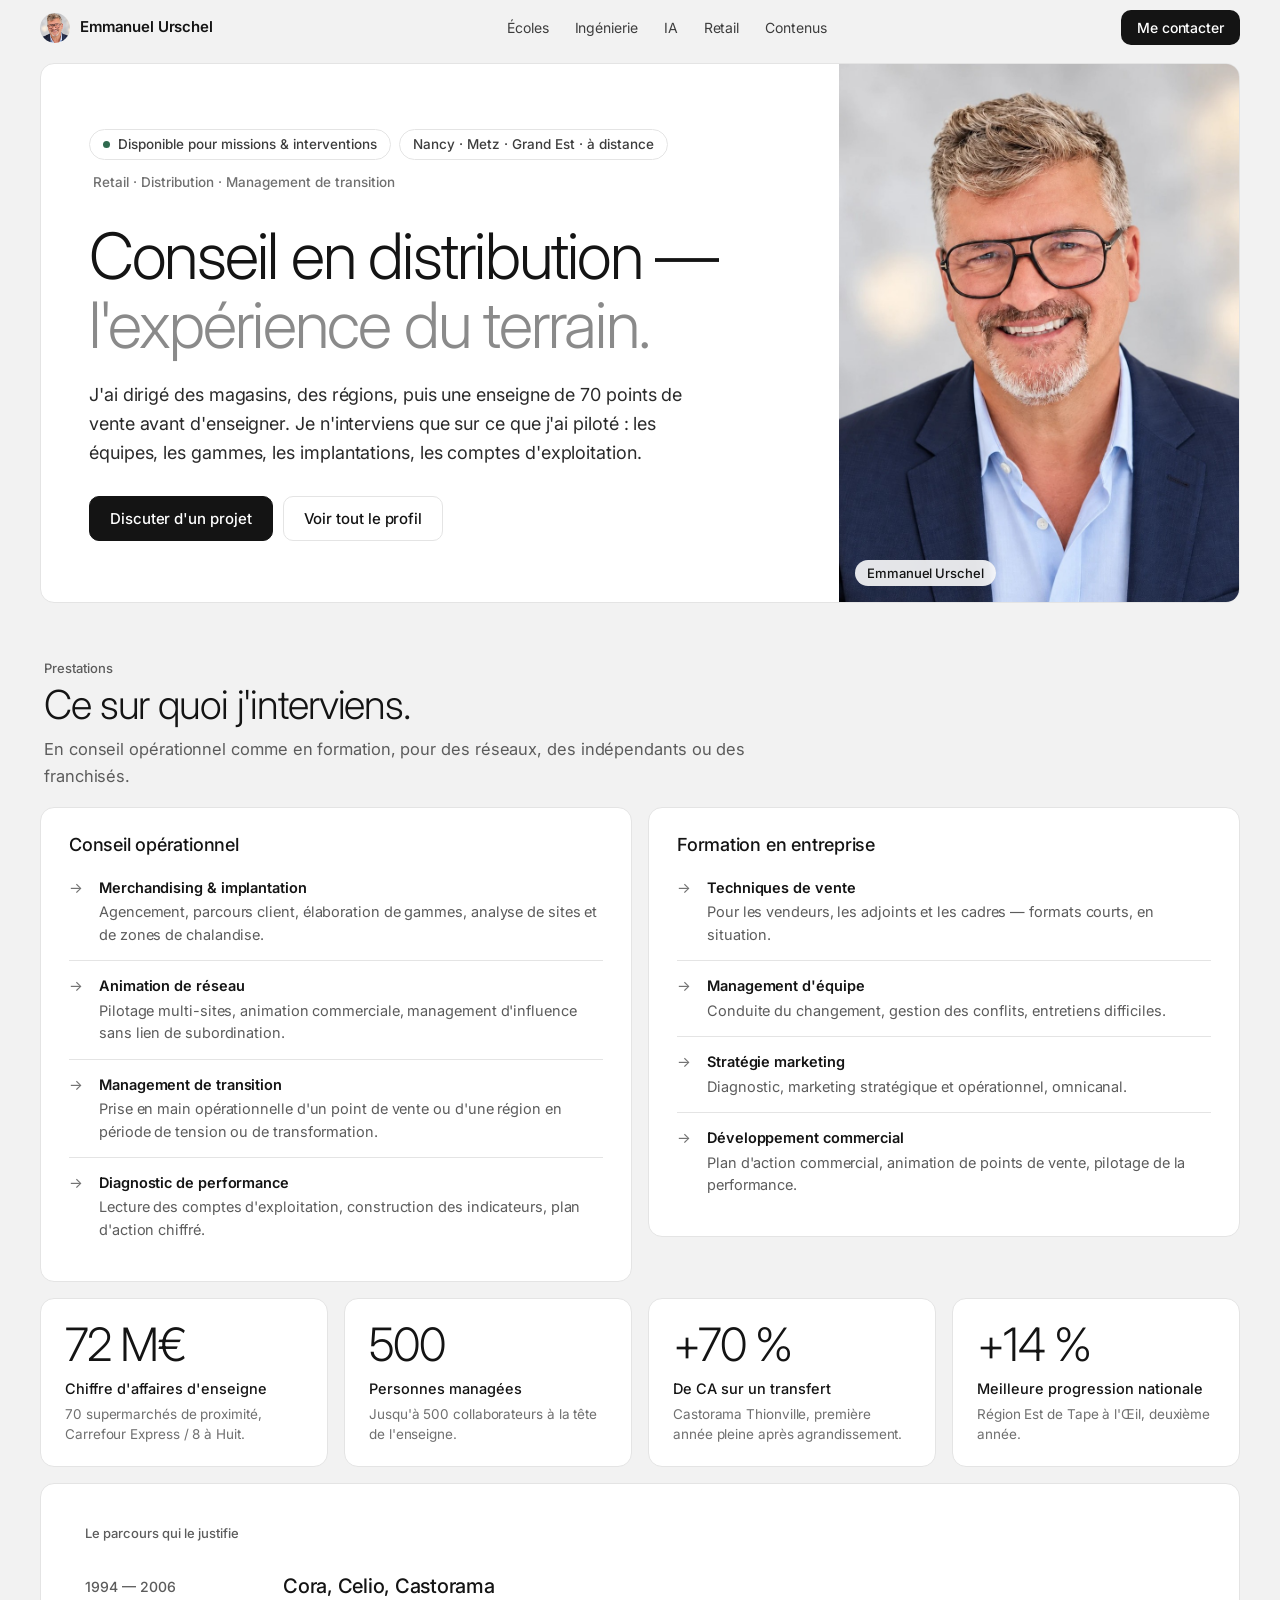
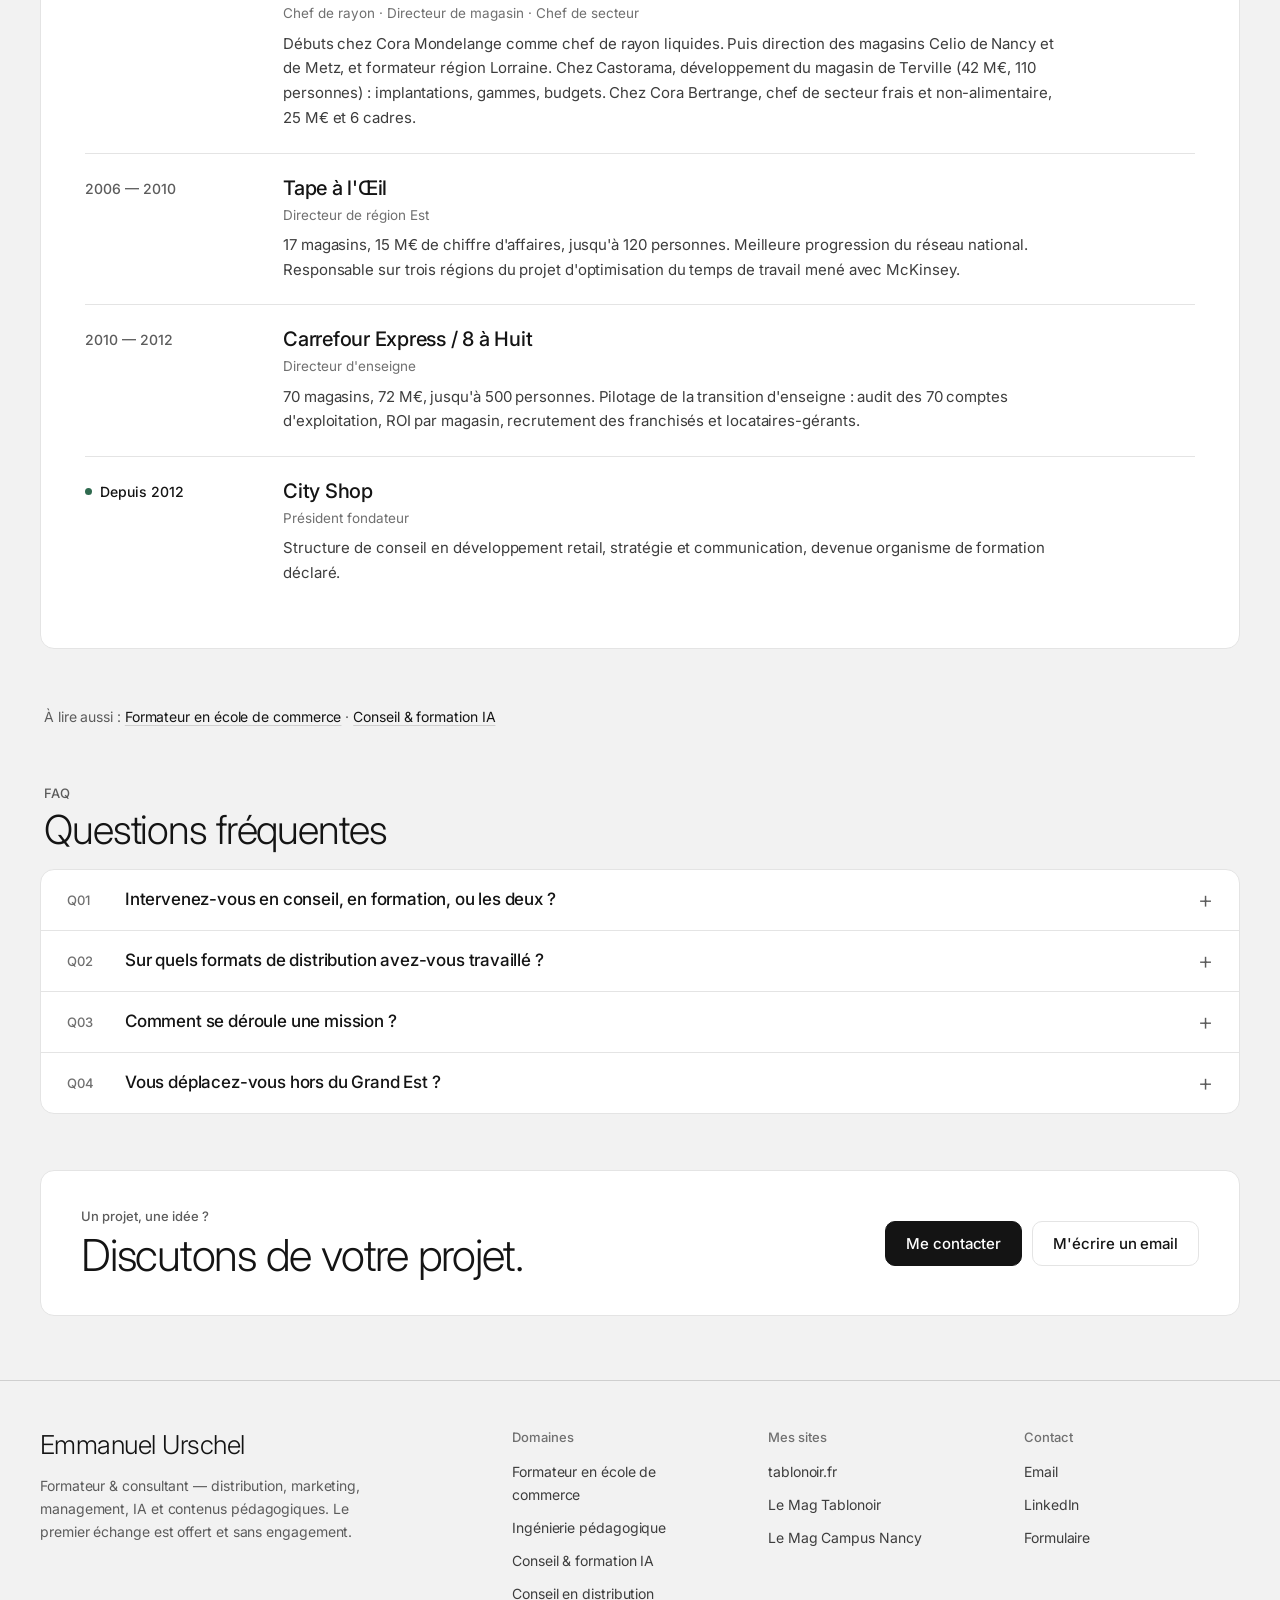
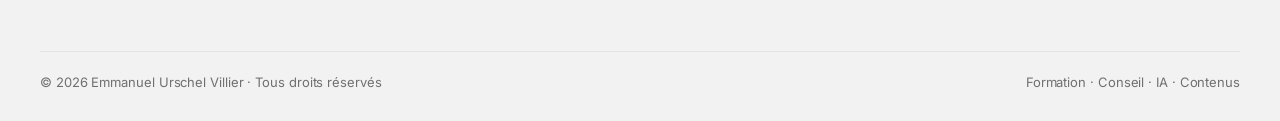
==== commit eb306a66: "Charte E7 du Studio (version Portrait, clair) sur les 5 pages Feuille commune charte.css (fond gris " ====
--- a/conseil-retail/index.html
+++ b/conseil-retail/index.html
@@ -8,7 +8,7 @@
 <meta name="author" content="Emmanuel Urschel">
 <meta name="robots" content="index, follow">
 <link rel="canonical" href="https://emmanuelurschel.fr/conseil-retail/">
-<meta name="theme-color" content="#1B221F">
+<meta name="theme-color" content="#F2F2F2">
 <meta property="og:type" content="website">
 <meta property="og:locale" content="fr_FR">
 <meta property="og:site_name" content="Emmanuel Urschel">
@@ -22,10 +22,11 @@
 <meta name="twitter:title" content="Conseil en distribution et retail — Grand Est">
 <meta name="twitter:description" content="Conseil et formation retail : merchandising, implantation, analyse de sites, animation de réseau, management de transition. 30 ans de direction terrain.">
 <meta name="twitter:image" content="https://emmanuelurschel.fr/og-image.jpg">
-<link rel="icon" href="data:image/svg+xml,%3Csvg xmlns='http://www.w3.org/2000/svg' viewBox='0 0 100 100'%3E%3Crect width='100' height='100' rx='20' fill='%231B221F'/%3E%3Ctext x='50' y='70' font-family='Arial,sans-serif' font-weight='800' font-size='58' fill='%23F0F2EB' text-anchor='middle'%3Eeu%3C/text%3E%3Ccircle cx='80' cy='30' r='9' fill='%236FA8FF'/%3E%3C/svg%3E">
+<link rel="icon" href="data:image/svg+xml,%3Csvg xmlns='http://www.w3.org/2000/svg' viewBox='0 0 100 100'%3E%3Crect width='100' height='100' rx='22' fill='%23141414'/%3E%3Ctext x='50' y='67' font-family='Inter,Arial,sans-serif' font-weight='500' font-size='50' fill='%23FFFFFF' text-anchor='middle'%3Eeu%3C/text%3E%3C/svg%3E">
 <link rel="preconnect" href="https://fonts.googleapis.com">
 <link rel="preconnect" href="https://fonts.gstatic.com" crossorigin>
-<link href="https://fonts.googleapis.com/css2?family=Caveat:wght@600;700&family=Lexend:wght@300;400;500;600;700&family=IBM+Plex+Mono:wght@400;500;600&display=swap" rel="stylesheet">
+<link href="https://fonts.googleapis.com/css2?family=Inter:wght@300;400;500;600&display=swap" rel="stylesheet">
+<link rel="stylesheet" href="/charte.css">
 <script type="application/ld+json">
 {
   "@context": "https://schema.org",
@@ -120,264 +121,8 @@
   ]
 }
 </script>
-<style>
-  :root{
-    --bg:#1B221F; --bg2:#1D2521; --panel:#222A26; --panel2:#242D28; --line:#2E3833; --line2:#39443F;
-    --txt:#F0F2EB; --muted:#A8B2AA; --muted2:#8B958D;
-    --cyan:#6FA8FF; --violet:#B09DF8; --green:#52CD9D; --orange:#E2B968; --red:#F28E77;
-  }
-  *{margin:0;padding:0;box-sizing:border-box;}
-  html{scroll-behavior:smooth;}
-  body{font-family:"Lexend",-apple-system,BlinkMacSystemFont,"Segoe UI",sans-serif;background:var(--bg);color:var(--txt);line-height:1.6;font-size:16px;overflow-x:hidden;-webkit-font-smoothing:antialiased;}
-  a{color:inherit;text-decoration:none;}
-  em{color:var(--muted);font-style:italic;}
-  .mono{font-family:"IBM Plex Mono",ui-monospace,monospace;text-transform:uppercase;letter-spacing:.16em;font-size:11px;}
-  h1,h2,h3,h4{font-weight:800;letter-spacing:-.02em;line-height:1.06;}
-  .lbl{font-family:"IBM Plex Mono",monospace;text-transform:uppercase;letter-spacing:.18em;font-size:11px;color:var(--ac,var(--cyan));}
-  .container{max-width:1200px;margin:0 auto;padding:0 28px;}
-
-  .topbar{background:#151B18;color:var(--muted);padding:10px 28px;display:flex;justify-content:space-between;align-items:center;font-family:"IBM Plex Mono",monospace;font-size:11px;text-transform:uppercase;letter-spacing:.14em;border-bottom:1px solid var(--line);}
-  .topbar .left{display:flex;gap:12px;align-items:center;}
-  .topbar .dot{width:8px;height:8px;background:var(--cyan);border-radius:50%;box-shadow:0 0 10px var(--cyan);animation:pulse 2.4s infinite;}
-  @keyframes pulse{0%,100%{opacity:1;}50%{opacity:.35;}}
-  .topbar .right span{margin-left:16px;}
-
-  .nav{position:sticky;top:0;z-index:100;background:rgba(10,10,15,.82);backdrop-filter:blur(12px);border-bottom:1px solid var(--line);padding:16px 28px;display:flex;justify-content:space-between;align-items:center;}
-  .brand{display:flex;align-items:center;gap:10px;font-weight:800;font-size:19px;letter-spacing:-.02em;}
-  .brand .mk{width:12px;height:12px;border-radius:50%;background:var(--cyan);box-shadow:0 0 12px var(--cyan);}
-  .nav .links{display:flex;gap:24px;}
-  .nav .links a{font-family:"IBM Plex Mono",monospace;font-size:11px;text-transform:uppercase;letter-spacing:.12em;color:var(--muted);padding:4px 0;transition:color .15s;}
-  .nav .links a:hover{color:var(--cyan);}
-  .nav .cta{font-family:"IBM Plex Mono",monospace;font-size:11px;text-transform:uppercase;letter-spacing:.12em;background:var(--cyan);color:#10150F;font-weight:600;padding:10px 16px;border-radius:9px;transition:transform .15s,box-shadow .15s;}
-  .nav .cta:hover{transform:translateY(-1px);box-shadow:0 6px 20px rgba(111,168,255,.3);}
-  .burger{display:none;background:none;border:none;color:var(--txt);font-size:22px;cursor:pointer;}
-
-  .hero{padding:76px 28px 64px;max-width:1200px;margin:0 auto;display:grid;grid-template-columns:1.5fr 1fr;gap:56px;align-items:center;}
-  .hero .eyebrow{margin-bottom:22px;display:flex;gap:14px;flex-wrap:wrap;align-items:center;}
-  .badge{font-family:"IBM Plex Mono",monospace;font-size:11px;text-transform:uppercase;letter-spacing:.12em;color:var(--cyan);border:1px solid var(--cyan);border-radius:30px;padding:5px 13px;}
-  .hero h1{font-size:clamp(38px,5.4vw,68px);}
-  .hero h1 .accent{color:var(--cyan);}
-  .hero .sub{font-size:19px;color:var(--muted);margin-top:24px;max-width:620px;line-height:1.62;}
-  .hero .sub strong{color:var(--txt);font-weight:700;}
-  .hero .cta-row{display:flex;gap:14px;margin-top:34px;flex-wrap:wrap;}
-  .btn{font-family:"IBM Plex Mono",monospace;font-size:12px;text-transform:uppercase;letter-spacing:.1em;padding:14px 22px;border-radius:10px;transition:transform .15s,box-shadow .15s,background .15s;font-weight:600;}
-  .btn.primary{background:var(--cyan);color:#10150F;}
-  .btn.primary:hover{transform:translateY(-2px);box-shadow:0 8px 24px rgba(111,168,255,.28);}
-  .btn.ghost{border:1px solid var(--line2);color:var(--txt);}
-  .btn.ghost:hover{border-color:var(--cyan);color:var(--cyan);}
-  .hero .portrait{position:relative;}
-  .hero .portrait img{width:100%;height:520px;object-fit:cover;object-position:center 18%;border-radius:16px;border:1px solid var(--line2);display:block;}
-  .hero .portrait::after{content:"";position:absolute;inset:0;border-radius:16px;box-shadow:inset 0 0 0 1px rgba(111,168,255,.18), 0 30px 60px -30px rgba(111,168,255,.25);pointer-events:none;}
-  .hero .portrait .cap{position:absolute;left:14px;bottom:14px;font-family:"IBM Plex Mono",monospace;font-size:10px;letter-spacing:.14em;text-transform:uppercase;color:var(--txt);background:rgba(16,21,15,.7);backdrop-filter:blur(4px);padding:6px 10px;border-radius:7px;border:1px solid var(--line);}
-
-  .marquee{background:var(--bg2);border-top:1px solid var(--line);border-bottom:1px solid var(--line);padding:16px 0;overflow:hidden;}
-  .marquee-track{display:flex;gap:44px;white-space:nowrap;animation:scroll 38s linear infinite;}
-  .marquee-track .item{font-family:"IBM Plex Mono",monospace;font-size:13px;text-transform:uppercase;letter-spacing:.18em;color:var(--muted);}
-  .marquee-track .star{color:var(--cyan);margin:0 6px;}
-  @keyframes scroll{from{transform:translateX(0);}to{transform:translateX(-50%);}}
-
-  section.block{max-width:1200px;margin:0 auto;padding:90px 28px;}
-  .head{margin-bottom:40px;}
-  .head h2{font-size:clamp(30px,4.4vw,50px);margin-top:12px;}
-  .head h2 .accent{color:var(--ac,var(--cyan));}
-  .head .intro{color:var(--muted);font-size:18px;max-width:760px;margin-top:16px;line-height:1.62;}
-  .head-row{display:flex;justify-content:space-between;align-items:flex-end;gap:24px;flex-wrap:wrap;}
-
-  /* PART blocks (4 domaines) */
-  .part{border-top:1px solid var(--line);}
-  .part-inner{max-width:1200px;margin:0 auto;padding:84px 28px;}
-  .part-num{font-family:"IBM Plex Mono",monospace;font-size:12px;letter-spacing:.2em;text-transform:uppercase;color:var(--ac);}
-  .part-grid{display:grid;grid-template-columns:1.1fr .9fr;gap:52px;align-items:start;margin-top:14px;}
-  .part-grid.rev{grid-template-columns:.9fr 1.1fr;}
-  .part h2{font-size:clamp(30px,4.6vw,52px);}
-  .part h2 .accent{color:var(--ac);}
-  .part .lead{font-size:18px;color:#d7d7de;line-height:1.7;margin-top:18px;max-width:560px;}
-  .part .lead + .lead{margin-top:14px;font-size:16px;color:var(--muted);}
-  .chips{display:flex;flex-wrap:wrap;gap:8px;margin-top:22px;}
-  .chip{font-family:"IBM Plex Mono",monospace;font-size:11px;letter-spacing:.06em;text-transform:uppercase;color:var(--txt);border:1px solid var(--line2);border-radius:20px;padding:7px 13px;background:var(--panel);}
-  .panel{background:var(--panel);border:1px solid var(--line);border-radius:16px;padding:26px 28px;}
-  .panel h4{font-family:"IBM Plex Mono",monospace;font-size:11px;letter-spacing:.14em;text-transform:uppercase;color:var(--ac);margin-bottom:6px;}
-  .plist{list-style:none;margin-top:6px;}
-  .plist li{padding:15px 0;border-top:1px solid var(--line);display:grid;grid-template-columns:22px 1fr;gap:12px;align-items:start;}
-  .plist li:first-child{border-top:none;}
-  .plist li .ic{color:var(--ac);font-weight:800;line-height:1.5;}
-  .plist li b{font-weight:700;display:block;margin-bottom:2px;}
-  .plist li span{color:var(--muted);font-size:14.5px;line-height:1.55;}
-  .metaline{margin-top:22px;font-size:14px;color:var(--muted2);border-left:2px solid var(--line2);padding-left:16px;line-height:1.7;}
-  .metaline b{color:var(--txt);}
-
-  .mini-gallery{display:grid;grid-template-columns:1fr 1fr;gap:12px;margin-top:20px;}
-  .mini-gallery img{width:100%;height:100px;object-fit:cover;border-radius:10px;border:1px solid var(--line);display:block;}
-
-  /* video/app frames */
-  .apps{display:grid;grid-template-columns:1fr 1fr;gap:20px;margin-top:8px;}
-  .app{background:var(--panel);border:1px solid var(--line);border-radius:16px;overflow:hidden;display:flex;flex-direction:column;}
-  .videoframe{position:relative;aspect-ratio:16/9;background:#05070c;border-bottom:1px solid var(--line);cursor:pointer;overflow:hidden;}
-  .videoframe .vf-poster{position:absolute;inset:0;width:100%;height:100%;object-fit:cover;display:block;}
-  .videoframe .vf-play{position:absolute;top:50%;left:50%;transform:translate(-50%,-50%);width:64px;height:64px;border-radius:50%;border:3px solid var(--ac,var(--cyan));background:rgba(16,21,15,.35);color:var(--ac,var(--cyan));display:flex;align-items:center;justify-content:center;font-size:22px;padding-left:5px;transition:transform .15s;}
-  .videoframe:hover .vf-play{transform:translate(-50%,-50%) scale(1.08);}
-  .videoframe .vf-note{position:absolute;left:0;right:0;bottom:0;padding:9px 12px;font-family:"IBM Plex Mono",monospace;font-size:10px;letter-spacing:.1em;text-transform:uppercase;color:var(--muted);background:rgba(16,21,15,.72);display:none;}
-  .videoframe.err .vf-note{display:block;} .videoframe.err .vf-play{opacity:.35;}
-  .videoframe .vf-video{position:absolute;inset:0;width:100%;height:100%;object-fit:cover;background:#000;z-index:2;}
-  .videoframe .appvid{position:absolute;inset:0;width:100%;height:100%;object-fit:cover;background:#000;display:block;}
-  .app .body{padding:24px 26px;}
-  .app .kick{font-family:"IBM Plex Mono",monospace;font-size:11px;letter-spacing:.12em;text-transform:uppercase;color:var(--ac);}
-  .app h3{font-size:25px;margin:10px 0 12px;}
-  .app p{color:var(--muted);font-size:15px;line-height:1.62;}
-  .app .feat{display:flex;flex-wrap:wrap;gap:8px;margin-top:16px;}
-  .app .feat span{font-family:"IBM Plex Mono",monospace;font-size:10px;letter-spacing:.06em;text-transform:uppercase;color:var(--muted);border:1px solid var(--line2);border-radius:20px;padding:5px 11px;}
-
-  .subhead{margin:44px 0 18px;}
-  .subhead .k{font-family:"IBM Plex Mono",monospace;font-size:11px;letter-spacing:.14em;text-transform:uppercase;color:var(--ac);}
-  .subhead h3{font-size:24px;margin-top:8px;}
-
-  .cards3{display:grid;grid-template-columns:repeat(3,1fr);gap:16px;}
-  .rcard{background:var(--panel);border:1px solid var(--line);border-radius:14px;padding:24px;transition:transform .18s,border-color .18s;display:flex;flex-direction:column;}
-  .rcard:hover{transform:translateY(-4px);border-color:var(--ac,var(--cyan));}
-  .rcard .meta{font-family:"IBM Plex Mono",monospace;font-size:10px;letter-spacing:.1em;text-transform:uppercase;color:var(--muted2);margin-bottom:10px;}
-  .rcard .meta .live{color:var(--green);}
-  .rcard h4{font-size:20px;margin-bottom:10px;}
-  .rcard p{color:var(--muted);font-size:14px;line-height:1.6;flex:1;}
-  .rcard .go{font-family:"IBM Plex Mono",monospace;font-size:11px;letter-spacing:.06em;text-transform:uppercase;color:var(--ac,var(--cyan));margin-top:14px;}
-
-  .gallery{display:grid;grid-template-columns:repeat(3,1fr);gap:16px;margin-top:8px;}
-  .gitem{border:1px solid var(--line);border-radius:12px;overflow:hidden;background:var(--panel);transition:transform .18s,border-color .18s;}
-  .gitem:hover{transform:translateY(-3px);border-color:var(--cyan);}
-  .gitem img{width:100%;height:190px;object-fit:cover;display:block;border-bottom:1px solid var(--line);}
-  .gitem .cap{padding:12px 14px;font-family:"IBM Plex Mono",monospace;font-size:10px;letter-spacing:.06em;text-transform:uppercase;color:var(--muted);}
-  .gitem .cap b{color:var(--cyan);font-weight:600;}
-
-  .boutique{display:grid;grid-template-columns:.8fr 1.2fr;gap:32px;align-items:center;background:var(--panel2);border:1px solid var(--line2);border-radius:18px;padding:32px;margin-top:8px;}
-  .boutique .bignum .n{font-size:clamp(64px,9vw,110px);font-weight:800;color:var(--cyan);letter-spacing:-.04em;line-height:.9;}
-  .boutique .bignum .s{font-family:"IBM Plex Mono",monospace;font-size:11px;letter-spacing:.1em;text-transform:uppercase;color:var(--muted);margin-top:10px;}
-  .boutique p{color:var(--muted);font-size:15px;line-height:1.62;}
-  .boutique p strong{color:var(--txt);}
-  .boutique .links{margin-top:16px;display:flex;gap:16px;flex-wrap:wrap;}
-  .boutique .links a{font-family:"IBM Plex Mono",monospace;font-size:12px;letter-spacing:.06em;text-transform:uppercase;color:var(--cyan);border-bottom:1px solid transparent;}
-  .boutique .links a:hover{border-bottom-color:var(--cyan);}
-
-  /* stats */
-  .stats{background:var(--bg2);border-top:1px solid var(--line);border-bottom:1px solid var(--line);}
-  .stats-inner{max-width:1200px;margin:0 auto;padding:60px 28px;display:grid;grid-template-columns:repeat(4,1fr);gap:32px;}
-  .stat{border-left:2px solid var(--cyan);padding-left:18px;}
-  .stat .v{font-size:clamp(42px,5vw,62px);font-weight:800;letter-spacing:-.03em;line-height:1;}
-  .stat .k{font-family:"IBM Plex Mono",monospace;font-size:11px;letter-spacing:.12em;text-transform:uppercase;color:var(--txt);margin-top:10px;}
-  .stat .note{font-size:13px;color:var(--muted);margin-top:8px;line-height:1.5;}
-
-  /* timeline */
-  .timeline{border-top:1px solid var(--line);}
-  .tl{display:grid;grid-template-columns:180px 1fr;gap:36px;padding:24px 0;border-bottom:1px solid var(--line);}
-  .tl .period{font-family:"IBM Plex Mono",monospace;font-size:12px;letter-spacing:.1em;text-transform:uppercase;color:var(--cyan);padding-top:5px;}
-  .tl h3{font-size:21px;}
-  .tl h3 small{display:block;font-family:"IBM Plex Mono",monospace;font-size:11px;font-weight:500;letter-spacing:.08em;color:var(--muted2);margin-top:7px;text-transform:uppercase;}
-  .tl p{color:var(--muted);font-size:15px;line-height:1.65;max-width:760px;margin-top:8px;}
-  .tl.now h3{color:var(--cyan);}
-  .tl-foot{margin-top:28px;font-size:14px;color:var(--muted);border-left:2px solid var(--line2);padding-left:18px;line-height:1.8;}
-  .tl-foot strong{color:var(--txt);font-weight:700;}
-
-  /* method */
-  .steps{display:grid;gap:14px;}
-  .step{background:var(--panel);border:1px solid var(--line);border-radius:14px;padding:22px 26px;display:grid;grid-template-columns:64px 1fr 160px 190px;gap:22px;align-items:center;}
-  .step .nb{font-size:38px;font-weight:800;color:var(--cyan);letter-spacing:-.03em;}
-  .step h3{font-size:18px;margin-bottom:6px;}
-  .step .desc{font-size:14px;color:var(--muted);line-height:1.55;}
-  .step .dur,.step .del{font-family:"IBM Plex Mono",monospace;font-size:11px;letter-spacing:.08em;text-transform:uppercase;}
-  .step .dur{color:var(--muted2);} .step .del{color:var(--txt);}
-
-  /* partners */
-  .logos{display:grid;grid-template-columns:repeat(4,1fr);gap:14px;}
-  .logo{background:var(--panel);border:1px solid var(--line);border-radius:12px;min-height:84px;display:flex;align-items:center;justify-content:center;text-align:center;padding:18px;font-weight:700;font-size:16px;color:var(--muted);transition:color .18s,border-color .18s;}
-  .logo:hover{color:var(--cyan);border-color:var(--line2);}
-  .partners-foot{margin-top:20px;font-size:14px;color:var(--muted2);}
-  .partners-foot a{color:var(--cyan);}
-
-  /* faq */
-  .faq-list{border-top:1px solid var(--line);}
-  .faq-item{border-bottom:1px solid var(--line);padding:22px 0;}
-  .faq-item summary{list-style:none;display:grid;grid-template-columns:52px 1fr 34px;gap:18px;align-items:center;cursor:pointer;}
-  .faq-item summary::-webkit-details-marker{display:none;}
-  .faq-item .qn{font-family:"IBM Plex Mono",monospace;font-size:11px;letter-spacing:.1em;color:var(--cyan);}
-  .faq-item .q{font-size:19px;font-weight:700;letter-spacing:-.01em;}
-  .faq-item .tg{font-size:26px;color:var(--muted2);text-align:right;transition:transform .2s;}
-  .faq-item[open] .tg{transform:rotate(45deg);color:var(--cyan);}
-  .faq-item .a{padding:16px 0 0 70px;color:var(--muted);font-size:15.5px;line-height:1.7;max-width:860px;}
-
-  /* cta */
-  .cta-band{border-top:1px solid var(--line);border-bottom:1px solid var(--line);background:radial-gradient(120% 140% at 50% 0%, rgba(111,168,255,.10), transparent 60%),var(--bg2);}
-  .cta-inner{max-width:1200px;margin:0 auto;padding:88px 28px;text-align:center;}
-  .cta-inner h2{font-size:clamp(38px,7vw,84px);}
-  .cta-inner h2 .accent{color:var(--cyan);}
-  .cta-inner .buttons{display:flex;gap:14px;justify-content:center;margin-top:32px;flex-wrap:wrap;}
-
-  /* contact */
-  .contact-grid{display:grid;grid-template-columns:1fr 1.35fr;gap:64px;align-items:start;}
-  .contact h2{font-size:clamp(32px,4.6vw,52px);}
-  .info{margin-top:30px;}
-  .info-row{display:grid;grid-template-columns:120px 1fr;gap:18px;padding:14px 0;border-top:1px solid var(--line);align-items:center;}
-  .info-row .k{font-family:"IBM Plex Mono",monospace;font-size:11px;letter-spacing:.1em;text-transform:uppercase;color:var(--muted2);}
-  .info-row .v{font-weight:500;word-break:break-word;}
-  .info-row .v a{border-bottom:1px solid var(--line2);}
-  .info-row .v a:hover{color:var(--cyan);border-bottom-color:var(--cyan);}
-  .form{display:grid;gap:18px;}
-  .form .row{display:grid;grid-template-columns:1fr 1fr;gap:18px;}
-  .form label{display:block;font-family:"IBM Plex Mono",monospace;font-size:11px;letter-spacing:.1em;text-transform:uppercase;color:var(--muted2);margin-bottom:8px;}
-  .form input,.form select,.form textarea{width:100%;padding:13px 14px;border:1px solid var(--line);background:var(--panel);color:var(--txt);border-radius:10px;font-family:inherit;font-size:15px;transition:border-color .15s;}
-  .form input:focus,.form select:focus,.form textarea:focus{outline:none;border-color:var(--cyan);}
-  .form textarea{min-height:130px;resize:vertical;}
-  .form button{margin-top:6px;padding:16px 26px;background:var(--cyan);color:#10150F;border:none;border-radius:10px;font-family:"IBM Plex Mono",monospace;font-size:12px;letter-spacing:.1em;text-transform:uppercase;font-weight:600;cursor:pointer;transition:transform .15s,box-shadow .15s;}
-  .form button:hover{transform:translateY(-2px);box-shadow:0 8px 24px rgba(111,168,255,.28);}
-  .form .hint{font-size:12px;color:var(--muted2);}
-
-  footer{background:#151B18;border-top:1px solid var(--line);padding:64px 28px 30px;}
-  .footer-grid{max-width:1200px;margin:0 auto;display:grid;grid-template-columns:2fr 1fr 1fr 1fr;gap:44px;}
-  .footer-grid h3{font-size:32px;}
-  .footer-grid h3 .accent{color:var(--cyan);}
-  .footer-grid p{color:var(--muted);font-size:14px;margin-top:14px;max-width:340px;}
-  .footer-col h4{font-family:"IBM Plex Mono",monospace;font-size:11px;letter-spacing:.12em;text-transform:uppercase;color:var(--muted2);margin-bottom:14px;}
-  .footer-col a{display:block;color:var(--muted);font-size:14px;padding:7px 0;transition:color .15s;}
-  .footer-col a:hover{color:var(--cyan);}
-  .footer-bottom{max-width:1200px;margin:52px auto 0;padding-top:22px;border-top:1px solid var(--line);display:flex;justify-content:space-between;gap:14px;flex-wrap:wrap;font-family:"IBM Plex Mono",monospace;font-size:11px;letter-spacing:.08em;text-transform:uppercase;color:var(--muted2);}
-
-  @media (max-width:960px){
-    .nav .links{display:none;}
-    .nav .links.open{display:flex;flex-direction:column;gap:0;position:absolute;top:60px;left:0;right:0;background:var(--bg);border-bottom:1px solid var(--line);padding:8px 28px 16px;}
-    .nav .links.open a{padding:14px 0;border-bottom:1px solid var(--line);}
-    .burger{display:block;}
-    .hero{grid-template-columns:1fr;gap:36px;}
-    .hero .portrait{max-width:360px;}
-    .hero .portrait img{height:440px;}
-    .part-grid,.part-grid.rev{grid-template-columns:1fr;gap:30px;}
-    .stats-inner,.logos,.cards3,.gallery{grid-template-columns:1fr 1fr;}
-    .apps,.boutique,.mini-gallery{grid-template-columns:1fr;}
-    .step{grid-template-columns:1fr;gap:10px;}
-    .tl{grid-template-columns:1fr;gap:8px;}
-    .contact-grid{grid-template-columns:1fr;gap:32px;}
-    .footer-grid{grid-template-columns:1fr 1fr;gap:32px;}
-    .form .row{grid-template-columns:1fr;}
-  }
-  @media (max-width:560px){
-    .stats-inner,.logos,.cards3,.gallery,.footer-grid{grid-template-columns:1fr;}
-    .topbar .right span:nth-child(1){display:none;}
-  }
-
-  /* Charte Tablonoir v4 « craie sur ardoise » */
-  body{font-weight:300;background-color:var(--bg);background-image:radial-gradient(ellipse 48% 15% at 24% 12%, rgba(240,242,235,.045), transparent 60%),url("data:image/svg+xml,%3Csvg xmlns='http://www.w3.org/2000/svg' width='280' height='280'%3E%3Cfilter id='n'%3E%3CfeTurbulence type='fractalNoise' baseFrequency='0.72' numOctaves='3' seed='11'/%3E%3CfeColorMatrix values='0 0 0 0 1  0 0 0 0 1  0 0 0 0 0.95  0 0 0 0.08 0'/%3E%3C/filter%3E%3Crect width='280' height='280' filter='url(%23n)'/%3E%3C/svg%3E");background-attachment:fixed;}
-  h1,h2{font-family:"Caveat",cursive;font-weight:700;letter-spacing:0;line-height:1.02;text-shadow:0 0 12px rgba(240,242,235,.12);}
-  .head h2,.part h2,.contact h2{font-size:clamp(40px,5.8vw,66px);}
-  .cta-inner h2{font-size:clamp(48px,8.5vw,104px);}
-  h3,h4{font-weight:600;letter-spacing:-.01em;}
-  .hero h1{font-size:clamp(52px,7vw,92px);}
-  .brand{font-family:"Caveat",cursive;font-weight:700;font-size:26px;letter-spacing:0;}
-  .boutique .bignum .n,.stat .v,.step .nb{font-family:"Caveat",cursive;font-weight:700;letter-spacing:0;}
-  strong,b{font-weight:600;}
-</style>
 </head>
 <body>
-
-<div class="topbar">
-  <div class="left"><span class="dot"></span><span>Disponible pour missions &amp; interventions</span></div>
-  <div class="right"><span>Nancy · Metz · Grand Est</span><span>À distance partout en France</span></div>
-</div>
 
 <nav class="nav">
   <a class="brand" href="/"><span class="mk"></span>Emmanuel Urschel</a>
@@ -395,10 +140,11 @@
 <header class="hero" id="top" style="--ac:var(--orange)">
   <div>
     <div class="eyebrow">
-      <span class="badge">● Disponible</span>
+      <span class="badge"><span class="pt"></span>Disponible pour missions &amp; interventions</span>
+      <span class="badge">Nancy · Metz · Grand Est · à distance</span>
       <span class="mono" style="color:var(--muted2)">Retail · Distribution · Management de transition</span>
     </div>
-    <h1>Conseil en distribution —<br><span class='accent'>l'expérience du terrain.</span></h1>
+    <h1>Conseil en distribution&nbsp;—<br><span class='accent'>l'expérience du terrain.</span></h1>
     <p class="sub">J'ai dirigé des magasins, des régions, puis une enseigne de 70 points de vente avant d'enseigner. Je n'interviens que sur ce que j'ai piloté : les équipes, les gammes, les implantations, les comptes d'exploitation.</p>
     <div class="cta-row">
       <a href="/#contact" class="btn primary">Discuter d'un projet</a>
--- a/charte.css
+++ b/charte.css
@@ -0,0 +1,316 @@
+/* ================================================================
+   emmanuelurschel.fr — charte E7 « surfaces et images » (18/10/2026), version A « Portrait », thème clair.
+   Même grammaire que le Studio TabloNoir : fond gris clair, cartes blanches aux coins de 14 px, pastilles,
+   police Inter, grands titres fins (graisse 300), photos. Feuille commune aux 5 pages.
+   Les anciennes variables (--cyan, --violet, --muted2…) restent définies : des attributs style des pages les citent.
+   ================================================================ */
+:root{
+  --fond:#F2F2F2; --carte:#FFFFFF; --carte-bord:#E4E4E4; --actif:#EAEAEA; --survol:#FAFAFA;
+  --ink:#141414; --read:#2A2A2A; --ink2:#3D3D3D; --ink3:#5C5C5C; --faint:#707070; --gris-titre:#8A8A8A;
+  --line:#E4E4E4; --line2:#CFCFCF; --ok:#2F6A4F;
+  --r-carte:14px; --r-btn:10px; --r-petit:8px;
+  --sans:"Inter","Segoe UI",system-ui,-apple-system,sans-serif;
+  --larg:1200px; --g:20px;
+  --cadre:min(var(--larg),calc(100% - 2*var(--g)));
+  --cyan:var(--ink); --violet:var(--ink3); --green:var(--ink3); --orange:var(--ink3); --red:var(--ink3);
+  --txt:var(--ink); --muted:var(--ink3); --muted2:var(--faint); --ac:var(--ink3);
+}
+*{margin:0;padding:0;box-sizing:border-box}
+html{scroll-behavior:smooth;scroll-padding-top:72px}
+body{font:16px/1.65 var(--sans);background:var(--fond);color:var(--ink);letter-spacing:-.005em;overflow-x:hidden;
+  -webkit-font-smoothing:antialiased;-moz-osx-font-smoothing:grayscale}
+a{color:inherit;text-decoration:none}
+img,video{display:block;max-width:100%}
+strong,b{font-weight:600}
+em{font-style:italic;color:var(--ink3)}
+:focus-visible{outline:2px solid var(--ink);outline-offset:2px;border-radius:4px}
+h1,h2,h3,h4{font-weight:300;letter-spacing:-.028em;line-height:1.08;text-wrap:balance}
+h3,h4{font-weight:500;letter-spacing:-.012em;line-height:1.25}
+.accent{color:inherit}
+.lbl,.part-num,.kick,.subhead .k{font:500 13px/1.4 var(--sans);color:var(--ink3);letter-spacing:0;text-transform:none}
+.mono{font:500 13px/1.4 var(--sans);letter-spacing:0;text-transform:none}
+.topbar,.marquee{display:none}
+
+/* ---------- barre de navigation ---------- */
+.nav{position:sticky;top:0;z-index:100;display:flex;align-items:center;gap:16px;
+  padding:10px max(var(--g),calc((100% - var(--larg))/2));
+  background:rgba(242,242,242,.9);-webkit-backdrop-filter:saturate(1.4) blur(12px);backdrop-filter:saturate(1.4) blur(12px)}
+.brand{display:inline-flex;align-items:center;gap:10px;font-weight:600;font-size:15px;letter-spacing:-.01em;white-space:nowrap}
+.brand .mk{width:30px;height:30px;border-radius:50%;flex:none;background:#DADDE0 url(/portrait.jpg) 50% 16%/cover no-repeat}
+.nav .links{display:flex;gap:2px;flex:1;justify-content:center}
+.nav .links a{font-size:14px;color:var(--ink2);padding:6px 12px;border-radius:999px;transition:background .15s,color .15s}
+.nav .links a:hover{background:var(--actif);color:var(--ink)}
+.nav .cta{margin-left:auto;display:inline-flex;align-items:center;background:var(--ink);color:#FFF;border-radius:var(--r-btn);
+  padding:9px 16px;font:500 14px var(--sans);white-space:nowrap;transition:opacity .15s}
+.nav .cta:hover{opacity:.86}
+.burger{display:none;width:40px;height:40px;flex:none;border:1px solid var(--carte-bord);background:var(--carte);color:var(--ink);
+  border-radius:var(--r-btn);font-size:17px;line-height:1;cursor:pointer}
+
+/* ---------- boutons ---------- */
+.btn{display:inline-flex;align-items:center;gap:8px;border:1px solid var(--carte-bord);background:var(--carte);color:var(--ink);
+  border-radius:var(--r-btn);padding:12px 20px;font:500 15px var(--sans);letter-spacing:-.005em;text-transform:none;white-space:nowrap;
+  transition:border-color .15s,opacity .15s}
+.btn:hover{border-color:var(--ink)}
+.btn.primary{background:var(--ink);border-color:var(--ink);color:#FFF}
+.btn.primary:hover{opacity:.86}
+
+/* ---------- en-tête : carte, texte à gauche, portrait à droite ---------- */
+.hero{width:var(--cadre);margin:8px auto 0;display:grid;grid-template-columns:minmax(0,1fr) 400px;min-height:540px;
+  background:var(--carte);border:1px solid var(--carte-bord);border-radius:var(--r-carte);overflow:hidden}
+.hero>div:first-child{padding:44px 48px 40px;display:flex;flex-direction:column;justify-content:center}
+.hero .eyebrow{display:flex;flex-wrap:wrap;align-items:center;gap:8px;margin-bottom:24px}
+.badge{display:inline-flex;align-items:center;gap:8px;background:var(--carte);border:1px solid var(--carte-bord);border-radius:999px;
+  padding:5px 13px;font:500 13.5px/1.4 var(--sans);color:var(--ink2);letter-spacing:0;text-transform:none}
+.badge .pt{width:7px;height:7px;border-radius:50%;background:var(--ok);flex:none}
+.hero .eyebrow .mono{padding:5px 4px;font-size:13.5px}
+.hero h1{font-size:clamp(38px,5.2vw,64px)}
+.hero h1 .accent{color:var(--gris-titre)}
+.hero .sub{font-size:18px;line-height:1.6;color:var(--read);margin-top:22px;max-width:640px}
+.hero .sub strong{font-weight:500;color:var(--ink)}
+.hero .cta-row{display:flex;flex-wrap:wrap;gap:10px;margin-top:28px}
+.hero .portrait{position:relative;background:#DADDE0}
+.hero .portrait img{position:absolute;inset:0;width:100%;height:100%;object-fit:cover;object-position:50% 12%}
+.hero .portrait .cap{position:absolute;left:16px;bottom:16px;background:rgba(255,255,255,.88);-webkit-backdrop-filter:blur(6px);
+  backdrop-filter:blur(6px);color:#141414;border-radius:999px;padding:5px 12px;font:500 13px var(--sans)}
+
+/* ---------- sections ---------- */
+section.block{width:var(--cadre);margin:56px auto 0;padding:0 !important}
+.head{margin:0 4px 18px}
+.head h2{font-size:clamp(28px,3.4vw,40px);margin-top:6px}
+.head .intro{color:var(--ink3);font-size:16.5px;line-height:1.6;max-width:760px;margin-top:10px}
+.head .intro:empty{display:none}
+.head-row{display:flex;justify-content:space-between;align-items:flex-end;gap:12px 24px;flex-wrap:wrap}
+.head-row .intro{margin-top:0}
+/* bloc réduit à son titre (Approche, Volume et références) : une carte */
+.block>.head:only-child{margin:0;background:var(--carte);border:1px solid var(--carte-bord);border-radius:var(--r-carte);padding:34px 40px}
+.block>.head:only-child h2{font-size:clamp(30px,3.8vw,44px)}
+.block>.head:only-child .intro{font-size:17px;line-height:1.7;color:var(--read);max-width:880px;margin-top:14px}
+/* bloc de texte libre (Transparence) : une carte */
+section.block:has(> .lead){background:var(--carte);border:1px solid var(--carte-bord);border-radius:var(--r-carte);padding:34px 40px !important}
+section.block:has(> .lead)>.head{margin:0 0 6px}
+.block>.lead{font-size:16.5px;line-height:1.7;color:var(--read);max-width:880px;margin-top:12px}
+.block>.lead b{color:var(--ink)}
+.block>.lead + .partners-foot{margin:18px 0 0}
+
+/* ---------- les quatre domaines en photos ---------- */
+.tuiles{display:grid;grid-template-columns:repeat(4,1fr);gap:16px}
+.tuile{position:relative;display:block;height:340px;border-radius:var(--r-carte);overflow:hidden;background:#1C1C1C;color:#FFF}
+.tuile img{position:absolute;inset:0;width:100%;height:100%;object-fit:cover;transition:transform .5s ease}
+.tuile:hover img{transform:scale(1.04)}
+.tuile::after{content:"";position:absolute;inset:0;background:linear-gradient(180deg,rgba(0,0,0,.04) 20%,rgba(0,0,0,.45) 52%,rgba(0,0,0,.88) 100%)}
+.tuile .tx{position:absolute;left:20px;right:20px;bottom:18px;z-index:1}
+.tuile .sur{font:500 12.5px var(--sans);opacity:.85;margin-bottom:6px}
+.tuile h3{font-size:25px;font-weight:300;letter-spacing:-.028em;line-height:1.08;color:#FFF}
+.tuile p{margin-top:8px;font-size:14px;line-height:1.5;opacity:.9}
+.tuile .fl{display:inline-block;margin-top:10px;font:500 13.5px var(--sans);border-bottom:1px solid rgba(255,255,255,.5)}
+
+/* ---------- parties : une carte chacune ---------- */
+.part{border:0}
+.part-inner{width:var(--cadre);margin:16px auto 0;background:var(--carte);border:1px solid var(--carte-bord);border-radius:var(--r-carte);padding:40px 44px}
+.part-grid{display:grid;grid-template-columns:1.1fr .9fr;gap:40px;align-items:start;margin-top:12px}
+.part-grid.rev{grid-template-columns:.9fr 1.1fr}
+.block .part-grid{grid-template-columns:1fr 1fr;gap:16px;margin-top:0}
+.part h2{font-size:clamp(28px,3.6vw,42px);margin-top:4px}
+.part .lead{font-size:17px;line-height:1.7;color:var(--read);margin-top:16px;max-width:600px}
+.part .lead + .lead{font-size:16px;color:var(--ink2);margin-top:12px}
+.chips{display:flex;flex-wrap:wrap;gap:8px;margin-top:20px}
+.chip{background:var(--carte);border:1px solid var(--carte-bord);border-radius:999px;padding:5px 13px;
+  font:500 13.5px/1.4 var(--sans);color:var(--ink2);letter-spacing:0;text-transform:none}
+.panel{background:var(--carte);border:1px solid var(--carte-bord);border-radius:var(--r-carte);padding:26px 28px}
+.part-inner .panel{background:var(--fond);border-color:transparent;border-radius:12px}
+.panel h3,.panel h4{font-size:18px;font-weight:500;margin-bottom:4px;color:var(--ink);letter-spacing:-.012em;text-transform:none}
+.panel a{color:var(--ink);text-decoration:underline;text-decoration-color:var(--line2);text-underline-offset:3px}
+.panel .chips{margin-top:16px}
+.plist{list-style:none;margin-top:6px}
+.plist li{padding:14px 0;border-top:1px solid var(--line);display:grid;grid-template-columns:20px 1fr;gap:10px;align-items:start}
+.part-inner .panel .plist li{border-top-color:#DCDCDC}
+.plist li:first-child{border-top:0}
+.plist li span{font-size:14.5px;line-height:1.55;color:var(--ink3)}
+.plist li .ic{color:var(--faint);font-weight:400;line-height:1.55}
+.plist li b{display:block;font-weight:600;color:var(--ink);margin-bottom:2px}
+.metaline{margin-top:20px;font-size:14px;line-height:1.7;color:var(--ink3);border-left:2px solid var(--line2);padding-left:14px}
+.metaline b{color:var(--ink)}
+.metaline a{color:var(--ink);text-decoration:underline;text-decoration-color:var(--line2);text-underline-offset:3px}
+.metaline a:hover,.panel a:hover,.partners-foot a:hover,.info-row .v a:hover{text-decoration-color:currentColor}
+.mini-gallery{display:grid;grid-template-columns:1fr 1fr;gap:10px;margin-top:16px}
+.mini-gallery img{width:100%;height:100px;object-fit:cover;border-radius:10px;border:1px solid var(--line)}
+
+/* ---------- applications (vidéos) ---------- */
+.apps{display:grid;grid-template-columns:1fr 1fr;gap:16px;margin-top:4px}
+.app{background:var(--carte);border:1px solid var(--carte-bord);border-radius:var(--r-carte);overflow:hidden;display:flex;flex-direction:column}
+.part-inner .app{background:var(--fond);border-color:transparent;border-radius:12px}
+.videoframe{position:relative;aspect-ratio:16/9;background:#0B0B0B;overflow:hidden}
+.videoframe .appvid{position:absolute;inset:0;width:100%;height:100%;object-fit:cover;background:#000}
+.app .body{padding:22px 24px 24px}
+.app h3{font-size:24px;font-weight:400;margin:6px 0 10px}
+.app p{font-size:15px;line-height:1.62;color:var(--ink2)}
+.app .feat{display:flex;flex-wrap:wrap;gap:6px;margin-top:14px}
+.app .feat span{background:var(--carte);border:1px solid var(--carte-bord);border-radius:999px;padding:4px 11px;
+  font:500 12.5px var(--sans);color:var(--ink2);letter-spacing:0;text-transform:none}
+.subhead{margin:36px 0 14px}
+.subhead h3{font-size:24px;font-weight:400;margin-top:4px}
+
+/* ---------- cartes de contenus ---------- */
+.cards3{display:grid;grid-template-columns:repeat(3,1fr);gap:12px}
+.rcard{background:var(--carte);border:1px solid var(--carte-bord);border-radius:var(--r-carte);padding:22px;display:flex;flex-direction:column;
+  transition:border-color .15s}
+.part-inner .rcard{background:var(--fond);border-color:transparent;border-radius:12px}
+a.rcard:hover{border-color:var(--ink)}
+.rcard .meta{font-size:12.5px;color:var(--faint);margin-bottom:8px;letter-spacing:0;text-transform:none}
+.rcard .meta .live{color:var(--ok);font-weight:500}
+.rcard h4{font-size:18px;margin-bottom:8px}
+.rcard p{font-size:14.5px;line-height:1.6;color:var(--ink3);flex:1}
+.rcard .go{font:500 14px var(--sans);color:var(--ink);margin-top:12px;letter-spacing:0;text-transform:none}
+.gallery{display:grid;grid-template-columns:repeat(3,1fr);gap:12px}
+.gitem{background:var(--carte);border:1px solid var(--line);border-radius:12px;overflow:hidden;transition:border-color .15s}
+.gitem:hover{border-color:var(--ink)}
+.gitem img{width:100%;height:180px;object-fit:cover;border-bottom:1px solid var(--line)}
+.gitem .cap{padding:10px 14px;font-size:13px;color:var(--ink3);letter-spacing:0;text-transform:none}
+.gitem .cap b{color:var(--ink);font-weight:600}
+.boutique{display:grid;grid-template-columns:.8fr 1.2fr;gap:28px;align-items:center;background:var(--fond);border-radius:12px;padding:28px 30px}
+.boutique .bignum .n{font-size:clamp(56px,7vw,88px);font-weight:300;letter-spacing:-.04em;line-height:.95}
+.boutique .bignum .s{font-size:13.5px;color:var(--ink3);margin-top:8px;letter-spacing:0;text-transform:none}
+.boutique p{font-size:15px;line-height:1.62;color:var(--ink2)}
+.boutique p strong{color:var(--ink)}
+.boutique .links{margin-top:14px;display:flex;gap:8px;flex-wrap:wrap}
+.boutique .links a{display:inline-flex;background:var(--carte);border:1px solid var(--carte-bord);border-radius:var(--r-btn);padding:8px 14px;
+  font:500 14px var(--sans);color:var(--ink);letter-spacing:0;text-transform:none}
+.boutique .links a:hover{border-color:var(--ink)}
+
+/* ---------- chiffres ---------- */
+.stats{background:none;border:0}
+.stats-inner{width:var(--cadre);margin:16px auto 0;padding:0;display:grid;grid-template-columns:repeat(4,1fr);gap:16px}
+.stats-inner:has(> .stat:nth-child(3):last-child){grid-template-columns:repeat(3,1fr)}
+.block .stats-inner{width:auto;margin:0}
+.stat{background:var(--carte);border:1px solid var(--carte-bord);border-radius:var(--r-carte);padding:22px 24px}
+.stat .v{font-size:clamp(38px,4vw,46px);font-weight:300;letter-spacing:-.035em;line-height:1}
+.stat .k{font:500 14.5px/1.4 var(--sans);color:var(--ink);margin-top:12px;letter-spacing:0;text-transform:none}
+.stat .note{font-size:13.5px;line-height:1.5;color:var(--faint);margin-top:4px}
+
+/* ---------- parcours ---------- */
+.timeline{border:0}
+.block>.timeline{background:var(--carte);border:1px solid var(--carte-bord);border-radius:var(--r-carte);padding:4px 32px}
+.part-inner .timeline{margin-top:10px}
+.tl{display:grid;grid-template-columns:170px 1fr;gap:28px;padding:22px 0;border-bottom:1px solid var(--line)}
+.tl:last-child{border-bottom:0}
+.tl .period{font:500 14px/1.4 var(--sans);color:var(--ink3);padding-top:3px;letter-spacing:0;text-transform:none}
+.tl.now .period{color:var(--ink)}
+.tl.now .period::before{content:"";display:inline-block;width:7px;height:7px;border-radius:50%;background:var(--ok);margin-right:8px;vertical-align:2px}
+.tl h3{font-size:20px;font-weight:500}
+.tl h3 small{display:block;font:400 13.5px/1.5 var(--sans);color:var(--faint);margin-top:4px;letter-spacing:0;text-transform:none}
+.tl p{font-size:15px;line-height:1.65;color:var(--ink2);max-width:780px;margin-top:8px}
+.tl-foot{margin-top:16px;background:var(--carte);border:1px solid var(--carte-bord);border-radius:var(--r-carte);padding:20px 26px;
+  font-size:14px;line-height:1.8;color:var(--ink2)}
+.tl-foot strong{color:var(--ink)}
+
+/* ---------- méthode ---------- */
+.steps{display:grid;gap:12px}
+.step{background:var(--carte);border:1px solid var(--carte-bord);border-radius:var(--r-carte);padding:20px 26px;
+  display:grid;grid-template-columns:56px 1fr 150px 190px;gap:22px;align-items:center}
+.step .nb{font-size:34px;font-weight:300;letter-spacing:-.03em;color:var(--faint)}
+.step h3{font-size:17.5px;margin-bottom:4px}
+.step .desc{font-size:14.5px;line-height:1.55;color:var(--ink3)}
+.step .dur{font-size:13.5px;color:var(--faint);letter-spacing:0;text-transform:none}
+.step .del{font:500 13.5px var(--sans);color:var(--ink);letter-spacing:0;text-transform:none}
+
+/* ---------- références ---------- */
+.logos{display:grid;grid-template-columns:repeat(4,1fr);gap:12px}
+.logo{background:var(--carte);border:1px solid var(--carte-bord);border-radius:var(--r-carte);min-height:76px;display:flex;align-items:center;
+  justify-content:center;text-align:center;padding:16px;font-weight:500;font-size:15.5px;color:var(--ink2)}
+.partners-foot{margin:16px 4px 0;font-size:14px;color:var(--ink3)}
+.partners-foot a{color:var(--ink);text-decoration:underline;text-decoration-color:var(--line2);text-underline-offset:3px}
+
+/* ---------- questions fréquentes ---------- */
+.faq-list{background:var(--carte);border:1px solid var(--carte-bord);border-radius:var(--r-carte);overflow:hidden}
+.faq-item{border-bottom:1px solid var(--line)}
+.faq-item:last-child{border-bottom:0}
+.faq-item summary{list-style:none;display:grid;grid-template-columns:44px 1fr 30px;gap:14px;align-items:center;cursor:pointer;padding:18px 26px}
+.faq-item summary:hover{background:var(--survol)}
+.faq-item summary::-webkit-details-marker{display:none}
+.faq-item .qn{font:500 13px var(--sans);color:var(--faint);letter-spacing:0}
+.faq-item .q{font-size:17px;font-weight:500;letter-spacing:-.01em;line-height:1.4}
+.faq-item .tg{font-size:24px;font-weight:300;line-height:1;color:var(--ink3);text-align:right;transition:transform .2s}
+.faq-item[open] .tg{transform:rotate(45deg)}
+.faq-item .a{padding:0 26px 22px 84px;font-size:15.5px;line-height:1.7;color:var(--ink2);max-width:960px}
+
+/* ---------- appel à prendre contact ---------- */
+.cta-band{width:var(--cadre);margin:56px auto 0;background:var(--carte);border:1px solid var(--carte-bord);border-radius:var(--r-carte)}
+.cta-inner{padding:36px 40px;display:grid;grid-template-columns:minmax(0,1fr) auto;column-gap:24px;align-items:center}
+.cta-inner .lbl,.cta-inner h2{grid-column:1}
+.cta-inner h2{font-size:clamp(30px,3.8vw,44px);margin-top:6px !important}
+.cta-inner .buttons{grid-column:2;grid-row:1 / span 2;display:flex;flex-wrap:wrap;gap:10px}
+
+/* ---------- contact ---------- */
+.contact-grid{display:grid;grid-template-columns:1fr 1.3fr;gap:48px;align-items:start;background:var(--carte);border:1px solid var(--carte-bord);
+  border-radius:var(--r-carte);padding:36px 40px}
+.contact-grid h2{font-size:clamp(30px,3.8vw,44px)}
+.info{margin-top:24px}
+.info-row{display:grid;grid-template-columns:110px 1fr;gap:16px;padding:13px 0;border-top:1px solid var(--line);align-items:center}
+.info-row .k{font-size:13.5px;color:var(--faint);letter-spacing:0;text-transform:none}
+.info-row .v{font-weight:500;word-break:break-word}
+.info-row .v a{text-decoration:underline;text-decoration-color:var(--line2);text-underline-offset:3px}
+.form{display:grid;gap:16px}
+.form .row{display:grid;grid-template-columns:1fr 1fr;gap:16px}
+.form label{display:block;font:500 13.5px var(--sans);color:var(--ink2);margin-bottom:6px;letter-spacing:0;text-transform:none}
+.form input,.form select,.form textarea{width:100%;padding:11px 13px;border:1px solid var(--line2);background:var(--survol);color:var(--ink);
+  border-radius:var(--r-petit);font:15px var(--sans);transition:border-color .15s,background .15s}
+.form input:focus,.form select:focus,.form textarea:focus{outline:none;border-color:var(--ink);background:#FFF;box-shadow:0 0 0 3px rgba(20,20,20,.08)}
+.form textarea{min-height:130px;resize:vertical}
+.form button{justify-self:start;padding:12px 22px;background:var(--ink);color:#FFF;border:0;border-radius:var(--r-btn);
+  font:500 15px var(--sans);cursor:pointer;transition:opacity .15s}
+.form button:hover{opacity:.86}
+.form .hint{font-size:13px;color:var(--faint)}
+
+/* ---------- pied de page ---------- */
+footer{margin-top:64px;border-top:1px solid var(--line2);padding:48px var(--g) 28px}
+.footer-grid{max-width:var(--larg);margin:0 auto;display:grid;grid-template-columns:2fr 1fr 1fr 1fr;gap:40px}
+.footer-grid h3{font-size:26px;font-weight:300;letter-spacing:-.02em}
+.footer-grid p{font-size:14px;color:var(--ink3);margin-top:12px;max-width:360px}
+.footer-col h4{font:500 13px var(--sans);color:var(--faint);margin-bottom:10px;letter-spacing:0;text-transform:none}
+.footer-col a{display:block;font-size:14px;color:var(--ink2);padding:5px 0}
+.footer-col a:hover{color:var(--ink);text-decoration:underline;text-underline-offset:3px}
+.footer-bottom{max-width:var(--larg);margin:40px auto 0;padding-top:20px;border-top:1px solid var(--line);display:flex;justify-content:space-between;
+  gap:12px;flex-wrap:wrap;font-size:13px;color:var(--faint)}
+
+/* ---------- tablette ---------- */
+@media (max-width:960px){
+  .nav .links{display:none}
+  .nav .links.open{display:flex;flex-direction:column;gap:2px;position:absolute;top:calc(100% + 4px);left:var(--g);right:var(--g);
+    background:var(--carte);border:1px solid var(--carte-bord);border-radius:var(--r-carte);padding:6px;box-shadow:0 12px 32px rgba(0,0,0,.12)}
+  .nav .links.open a{padding:12px 14px;border-radius:var(--r-petit)}
+  .nav .cta{margin-left:auto}
+  .burger{display:block}
+  .hero{grid-template-columns:1fr;min-height:0}
+  .hero .portrait{order:-1;height:440px}
+  .hero>div:first-child{padding:30px 28px 32px}
+  .part-inner{padding:30px 28px}
+  .part-grid,.part-grid.rev,.block .part-grid{grid-template-columns:1fr;gap:24px}
+  .block .part-grid{gap:16px}
+  .stats-inner,.stats-inner:has(> .stat:nth-child(3):last-child),.logos,.cards3,.gallery,.tuiles{grid-template-columns:1fr 1fr}
+  .apps,.boutique{grid-template-columns:1fr}
+  .step{grid-template-columns:1fr;gap:6px}
+  .tl{grid-template-columns:1fr;gap:6px}
+  .contact-grid{grid-template-columns:1fr;gap:28px;padding:30px 28px}
+  .footer-grid{grid-template-columns:1fr 1fr;gap:28px}
+  .form .row{grid-template-columns:1fr}
+  .cta-inner{grid-template-columns:1fr;padding:30px 28px}
+  .cta-inner .buttons{grid-column:1;grid-row:auto;margin-top:18px}
+  .block>.head:only-child,section.block:has(> .lead){padding:30px 28px !important}
+}
+/* ---------- téléphone ---------- */
+@media (max-width:560px){
+  :root{--g:16px}
+  .nav{gap:10px}
+  .nav .cta{padding:8px 12px}
+  .hero .portrait{height:380px}
+  .hero>div:first-child{padding:24px 20px 26px}
+  .part-inner,.contact-grid,.cta-inner,.block>.head:only-child,section.block:has(> .lead){padding:24px 20px !important}
+  .block>.timeline{padding:2px 20px}
+  .panel{padding:22px 20px}
+  .stats-inner,.stats-inner:has(> .stat:nth-child(3):last-child),.logos,.cards3,.gallery,.footer-grid,.tuiles{grid-template-columns:1fr}
+  .tuile{height:260px}
+  .faq-item summary{grid-template-columns:1fr 24px;padding:16px 18px}
+  .faq-item .qn{display:none}
+  .faq-item .a{padding:0 18px 18px}
+  section.block,.cta-band{margin-top:40px}
+}
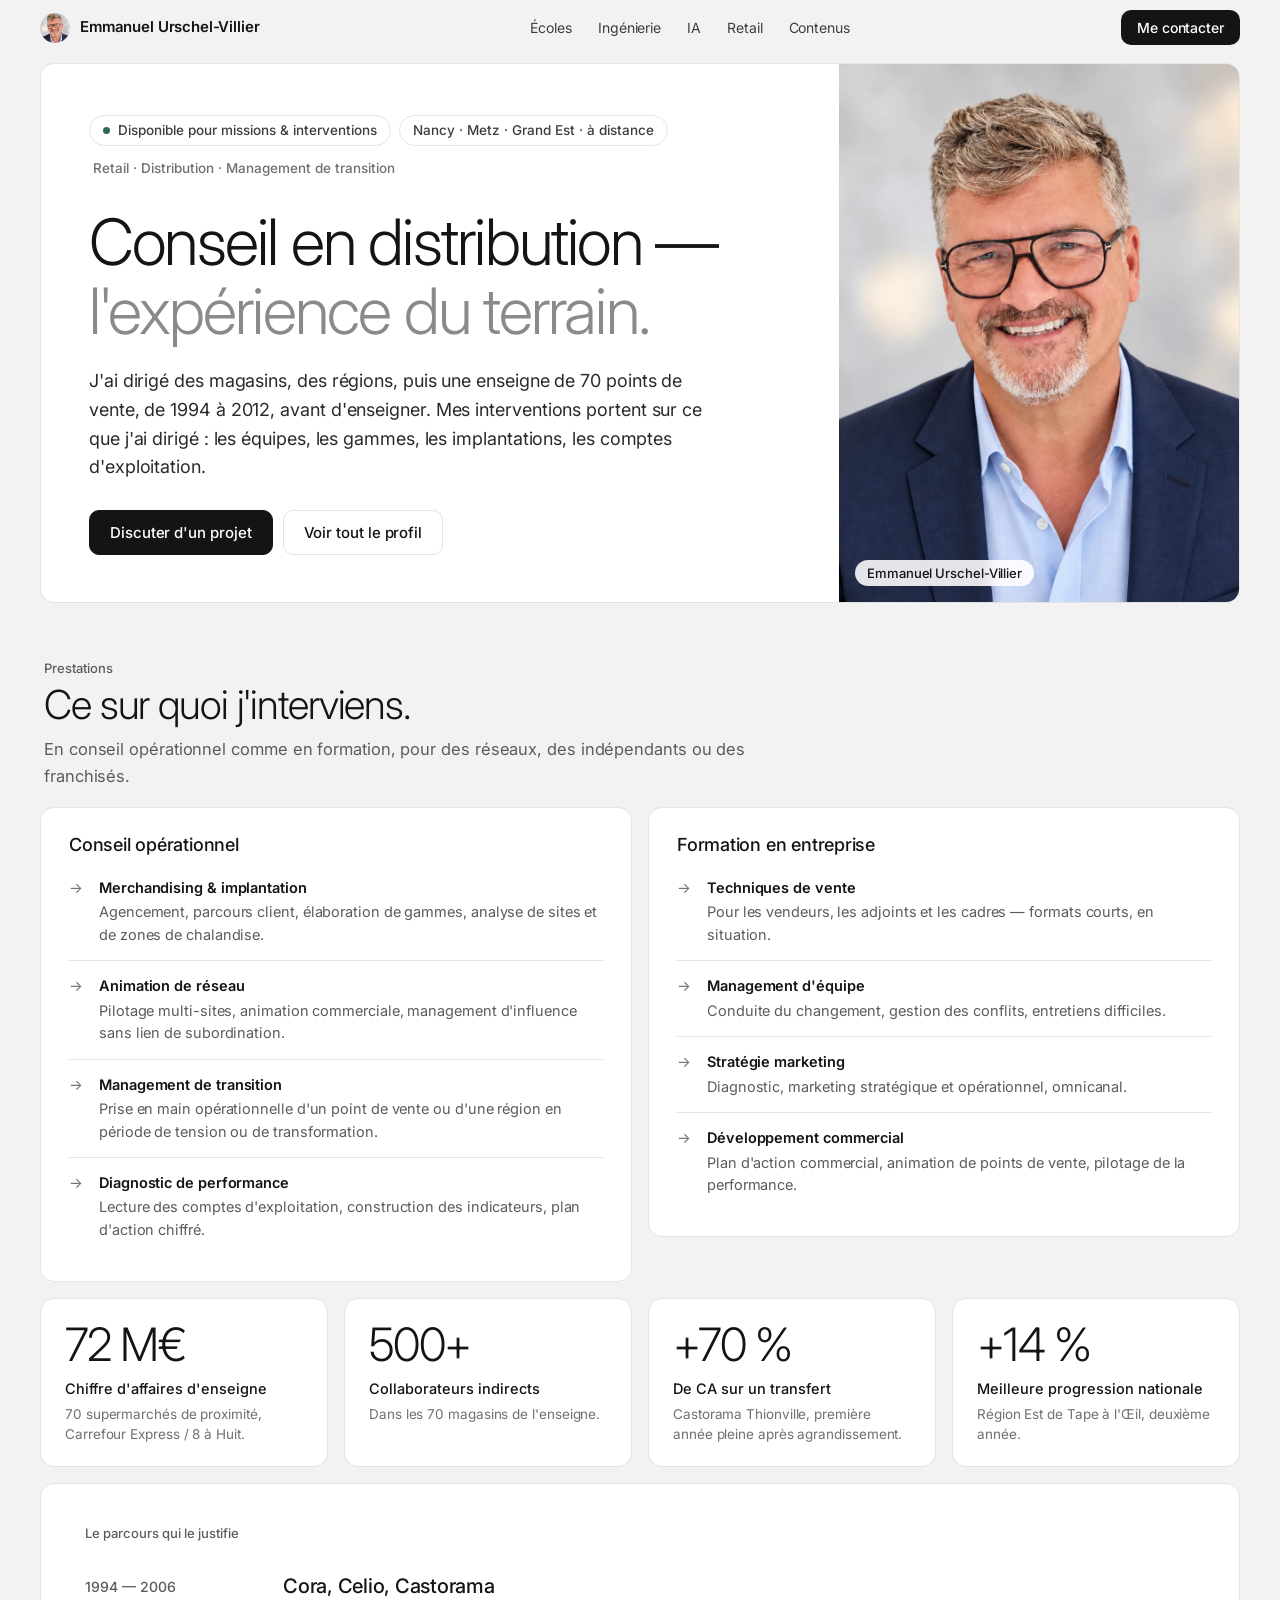
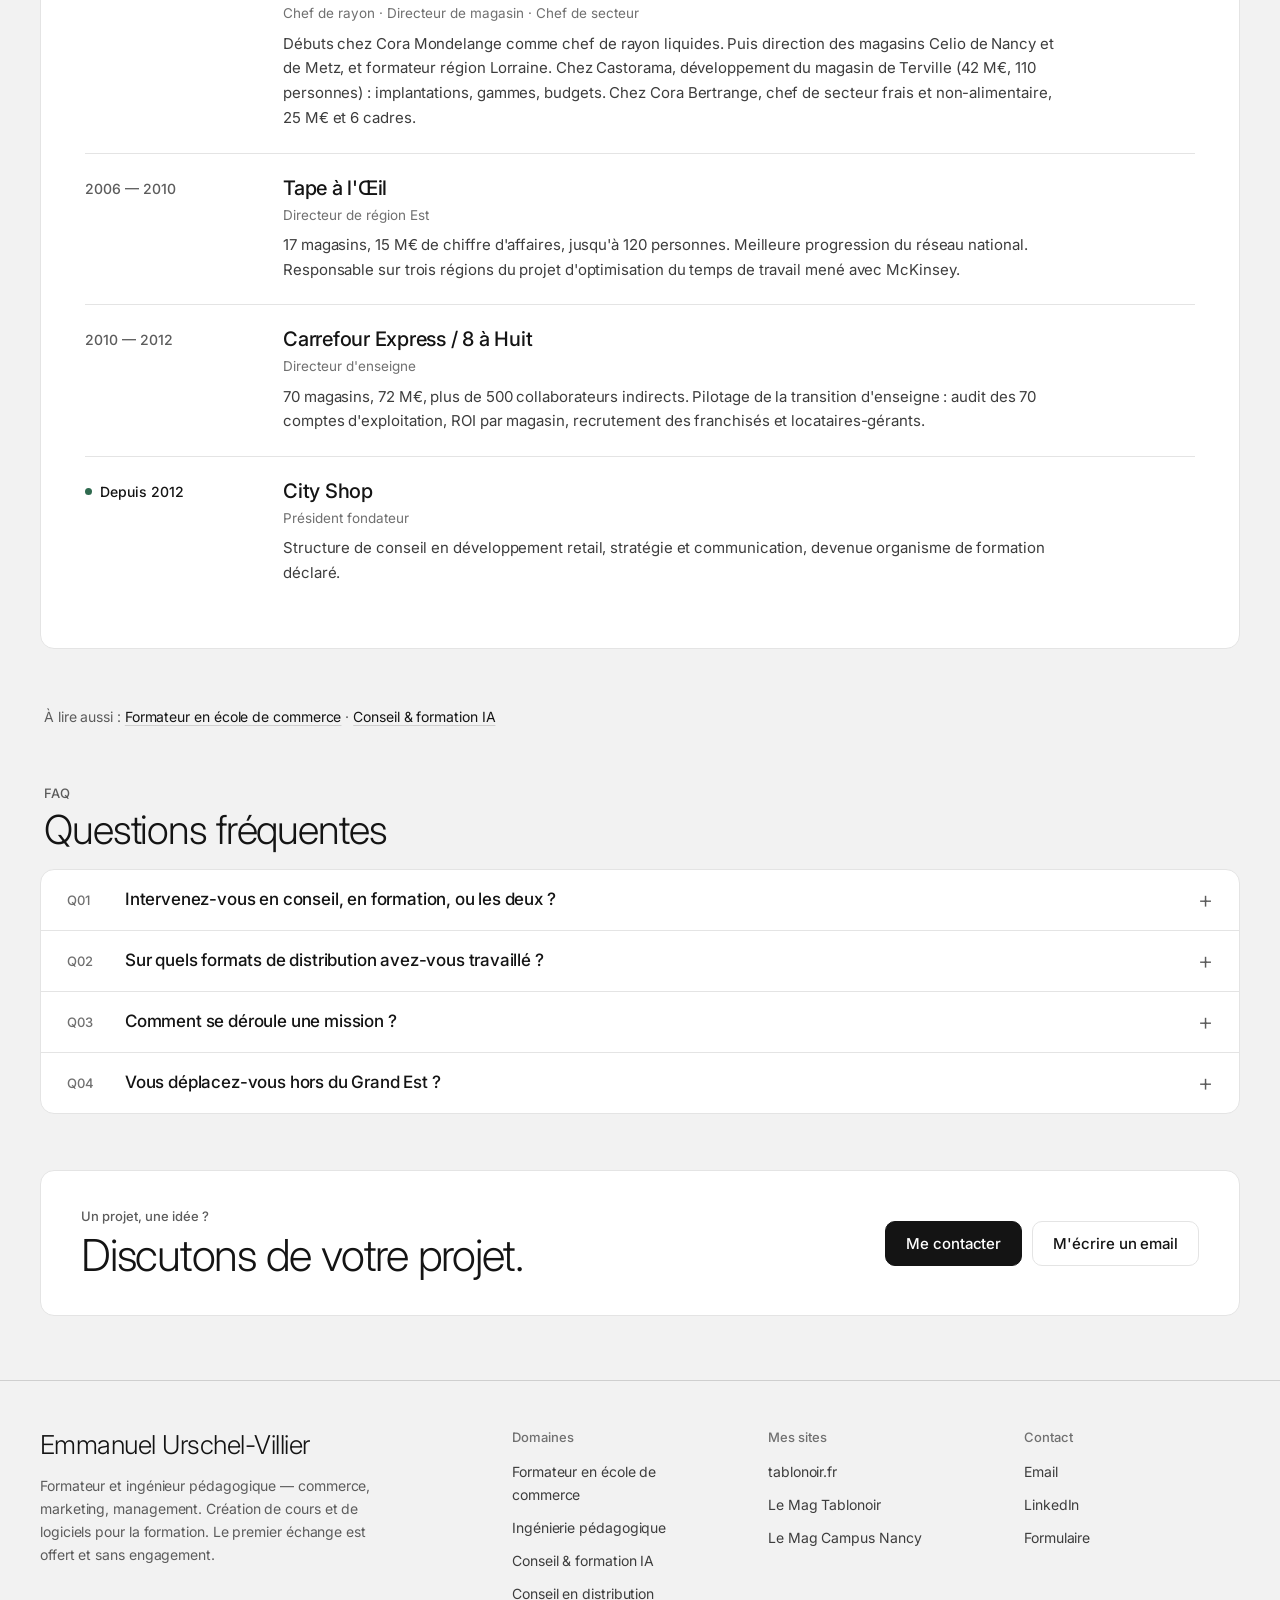
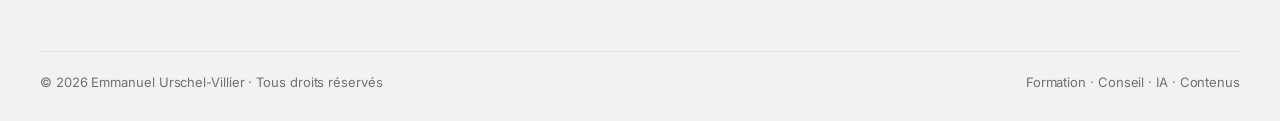
==== commit 4ade89cc: "Portfolio aligné sur le CV et le profil LinkedIn du 04/11/2026 Titre « Formateur et ingénieur pédago" ====
--- a/conseil-retail/index.html
+++ b/conseil-retail/index.html
@@ -4,23 +4,23 @@
 <meta charset="utf-8">
 <meta name="viewport" content="width=device-width, initial-scale=1.0">
 <title>Conseil en distribution et retail — Grand Est</title>
-<meta name="description" content="Conseil et formation retail : merchandising, implantation, analyse de sites, animation de réseau, management de transition. 30 ans de direction terrain.">
-<meta name="author" content="Emmanuel Urschel">
+<meta name="description" content="Conseil et formation retail : merchandising, implantation, analyse de sites, animation de réseau, management de transition. 18 ans de direction en distribution.">
+<meta name="author" content="Emmanuel Urschel-Villier">
 <meta name="robots" content="index, follow">
 <link rel="canonical" href="https://emmanuelurschel.fr/conseil-retail/">
 <meta name="theme-color" content="#F2F2F2">
 <meta property="og:type" content="website">
 <meta property="og:locale" content="fr_FR">
-<meta property="og:site_name" content="Emmanuel Urschel">
+<meta property="og:site_name" content="Emmanuel Urschel-Villier">
 <meta property="og:title" content="Conseil en distribution et retail — Grand Est">
-<meta property="og:description" content="Conseil et formation retail : merchandising, implantation, analyse de sites, animation de réseau, management de transition. 30 ans de direction terrain.">
+<meta property="og:description" content="Conseil et formation retail : merchandising, implantation, analyse de sites, animation de réseau, management de transition. 18 ans de direction en distribution.">
 <meta property="og:url" content="https://emmanuelurschel.fr/conseil-retail/">
 <meta property="og:image" content="https://emmanuelurschel.fr/og-image.jpg">
 <meta property="og:image:width" content="1200">
 <meta property="og:image:height" content="630">
 <meta name="twitter:card" content="summary_large_image">
 <meta name="twitter:title" content="Conseil en distribution et retail — Grand Est">
-<meta name="twitter:description" content="Conseil et formation retail : merchandising, implantation, analyse de sites, animation de réseau, management de transition. 30 ans de direction terrain.">
+<meta name="twitter:description" content="Conseil et formation retail : merchandising, implantation, analyse de sites, animation de réseau, management de transition. 18 ans de direction en distribution.">
 <meta name="twitter:image" content="https://emmanuelurschel.fr/og-image.jpg">
 <link rel="icon" href="data:image/svg+xml,%3Csvg xmlns='http://www.w3.org/2000/svg' viewBox='0 0 100 100'%3E%3Crect width='100' height='100' rx='22' fill='%23141414'/%3E%3Ctext x='50' y='67' font-family='Inter,Arial,sans-serif' font-weight='500' font-size='50' fill='%23FFFFFF' text-anchor='middle'%3Eeu%3C/text%3E%3C/svg%3E">
 <link rel="preconnect" href="https://fonts.googleapis.com">
@@ -31,8 +31,8 @@
 {
   "@context": "https://schema.org",
   "@type": "Service",
-  "name": "Conseil en distribution et retail — Grand Est | 30 ans de terrain",
-  "description": "Conseil et formation retail : merchandising, implantation, analyse de sites, animation de réseau, management de transition. 30 ans de direction — Castorama, Tape à l'Œil, Carrefour Express.",
+  "name": "Conseil en distribution et retail — Grand Est | 18 ans de direction",
+  "description": "Conseil et formation retail : merchandising, implantation, analyse de sites, animation de réseau, management de transition. 18 ans de direction — Castorama, Tape à l'Œil, Carrefour Express.",
   "url": "https://emmanuelurschel.fr/conseil-retail/",
   "serviceType": [
     "Conseil en distribution",
@@ -43,7 +43,7 @@
   ],
   "provider": {
     "@type": "Person",
-    "name": "Emmanuel Urschel",
+    "name": "Emmanuel Urschel-Villier",
     "url": "https://emmanuelurschel.fr/",
     "telephone": "+33612140455",
     "email": "emmanuel.urschel@tablonoir.fr"
@@ -125,7 +125,7 @@
 <body>
 
 <nav class="nav">
-  <a class="brand" href="/"><span class="mk"></span>Emmanuel Urschel</a>
+  <a class="brand" href="/"><span class="mk"></span><span class="nom">Emmanuel <span class="insec">Urschel-Villier</span></span></a>
   <div class="links" id="navlinks">
     <a href="/formateur-ecole-commerce/">Écoles</a>
     <a href="/ingenierie-pedagogique/">Ingénierie</a>
@@ -145,15 +145,15 @@
       <span class="mono" style="color:var(--muted2)">Retail · Distribution · Management de transition</span>
     </div>
     <h1>Conseil en distribution&nbsp;—<br><span class='accent'>l'expérience du terrain.</span></h1>
-    <p class="sub">J'ai dirigé des magasins, des régions, puis une enseigne de 70 points de vente avant d'enseigner. Je n'interviens que sur ce que j'ai piloté : les équipes, les gammes, les implantations, les comptes d'exploitation.</p>
+    <p class="sub">J'ai dirigé des magasins, des régions, puis une enseigne de 70 points de vente, de 1994 à 2012, avant d'enseigner. Mes interventions portent sur ce que j'ai dirigé : les équipes, les gammes, les implantations, les comptes d'exploitation.</p>
     <div class="cta-row">
       <a href="/#contact" class="btn primary">Discuter d'un projet</a>
       <a href="/" class="btn ghost">Voir tout le profil</a>
     </div>
   </div>
   <div class="portrait">
-    <img src="/portrait.jpg" alt="Emmanuel Urschel, formateur et consultant" width="900" height="1350" fetchpriority="high">
-    <span class="cap">Emmanuel Urschel</span>
+    <img src="/portrait.jpg" alt="Emmanuel Urschel-Villier, formateur et ingénieur pédagogique" width="900" height="1350" fetchpriority="high">
+    <span class="cap">Emmanuel Urschel-Villier</span>
   </div>
 </header>
 
@@ -175,7 +175,7 @@
   </div>
 </section>
 
-<div class="stats"><div class="stats-inner"><div class="stat"><div class="v">72 M€</div><div class="k">Chiffre d'affaires d'enseigne</div><div class="note">70 supermarchés de proximité, Carrefour Express / 8 à Huit.</div></div><div class="stat"><div class="v">500</div><div class="k">Personnes managées</div><div class="note">Jusqu'à 500 collaborateurs à la tête de l'enseigne.</div></div><div class="stat"><div class="v">+70 %</div><div class="k">De CA sur un transfert</div><div class="note">Castorama Thionville, première année pleine après agrandissement.</div></div><div class="stat"><div class="v">+14 %</div><div class="k">Meilleure progression nationale</div><div class="note">Région Est de Tape à l'Œil, deuxième année.</div></div></div></div>
+<div class="stats"><div class="stats-inner"><div class="stat"><div class="v">72 M€</div><div class="k">Chiffre d'affaires d'enseigne</div><div class="note">70 supermarchés de proximité, Carrefour Express / 8 à Huit.</div></div><div class="stat"><div class="v">500+</div><div class="k">Collaborateurs indirects</div><div class="note">Dans les 70 magasins de l'enseigne.</div></div><div class="stat"><div class="v">+70 %</div><div class="k">De CA sur un transfert</div><div class="note">Castorama Thionville, première année pleine après agrandissement.</div></div><div class="stat"><div class="v">+14 %</div><div class="k">Meilleure progression nationale</div><div class="note">Région Est de Tape à l'Œil, deuxième année.</div></div></div></div>
 
 <section class="part" style="--ac:var(--orange)">
   <div class="part-inner">
@@ -191,7 +191,7 @@
       </div></div>
       <div class="tl"><div class="period">2010 — 2012</div><div>
         <h3>Carrefour Express / 8 à Huit <small>Directeur d'enseigne</small></h3>
-        <p>70 magasins, 72 M€, jusqu'à 500 personnes. Pilotage de la transition d'enseigne : audit des 70 comptes d'exploitation, ROI par magasin, recrutement des franchisés et locataires-gérants.</p>
+        <p>70 magasins, 72 M€, plus de 500 collaborateurs indirects. Pilotage de la transition d'enseigne : audit des 70 comptes d'exploitation, ROI par magasin, recrutement des franchisés et locataires-gérants.</p>
       </div></div>
       <div class="tl now"><div class="period">Depuis 2012</div><div>
         <h3>City Shop <small>Président fondateur</small></h3>
@@ -229,8 +229,8 @@
 <footer>
   <div class="footer-grid">
     <div>
-      <h3>Emmanuel <span class="accent">Urschel</span></h3>
-      <p>Formateur &amp; consultant — distribution, marketing, management, IA et contenus pédagogiques. Le premier échange est offert et sans engagement.</p>
+      <h3>Emmanuel Urschel-Villier</h3>
+      <p>Formateur et ingénieur pédagogique — commerce, marketing, management. Création de cours et de logiciels pour la formation. Le premier échange est offert et sans engagement.</p>
     </div>
     <div class="footer-col">
       <h4>Domaines</h4>
@@ -253,7 +253,7 @@
     </div>
   </div>
   <div class="footer-bottom">
-    <div>© <span id="year"></span> Emmanuel Urschel Villier · Tous droits réservés</div>
+    <div>© <span id="year"></span> Emmanuel Urschel-Villier · Tous droits réservés</div>
     <div>Formation · Conseil · IA · Contenus</div>
   </div>
 </footer>
--- a/charte.css
+++ b/charte.css
@@ -37,6 +37,7 @@
   background:rgba(242,242,242,.9);-webkit-backdrop-filter:saturate(1.4) blur(12px);backdrop-filter:saturate(1.4) blur(12px)}
 .brand{display:inline-flex;align-items:center;gap:10px;font-weight:600;font-size:15px;letter-spacing:-.01em;white-space:nowrap}
 .brand .mk{width:30px;height:30px;border-radius:50%;flex:none;background:#DADDE0 url(/portrait.jpg) 50% 16%/cover no-repeat}
+.brand .insec{white-space:nowrap}
 .nav .links{display:flex;gap:2px;flex:1;justify-content:center}
 .nav .links a{font-size:14px;color:var(--ink2);padding:6px 12px;border-radius:999px;transition:background .15s,color .15s}
 .nav .links a:hover{background:var(--actif);color:var(--ink)}
@@ -280,7 +281,7 @@
   .nav .links.open a{padding:12px 14px;border-radius:var(--r-petit)}
   .nav .cta{margin-left:auto}
   .burger{display:block}
-  .hero{grid-template-columns:1fr;min-height:0}
+  .hero{grid-template-columns:minmax(0,1fr);min-height:0}
   .hero .portrait{order:-1;height:440px}
   .hero>div:first-child{padding:30px 28px 32px}
   .part-inner{padding:30px 28px}
@@ -302,8 +303,10 @@
   :root{--g:16px}
   .nav{gap:10px}
   .nav .cta{padding:8px 12px}
+  .brand{white-space:normal;font-size:14px;line-height:1.15}
   .hero .portrait{height:380px}
   .hero>div:first-child{padding:24px 20px 26px}
+  .hero h1{font-size:34px}
   .part-inner,.contact-grid,.cta-inner,.block>.head:only-child,section.block:has(> .lead){padding:24px 20px !important}
   .block>.timeline{padding:2px 20px}
   .panel{padding:22px 20px}
@@ -314,3 +317,8 @@
   .faq-item .a{padding:0 18px 18px}
   section.block,.cta-band{margin-top:40px}
 }
+/* ---------- petit téléphone : le bouton « Me contacter » de la barre cède la place au nom ---------- */
+@media (max-width:360px){
+  .nav .cta{display:none}
+  .hero h1{font-size:30px}
+}
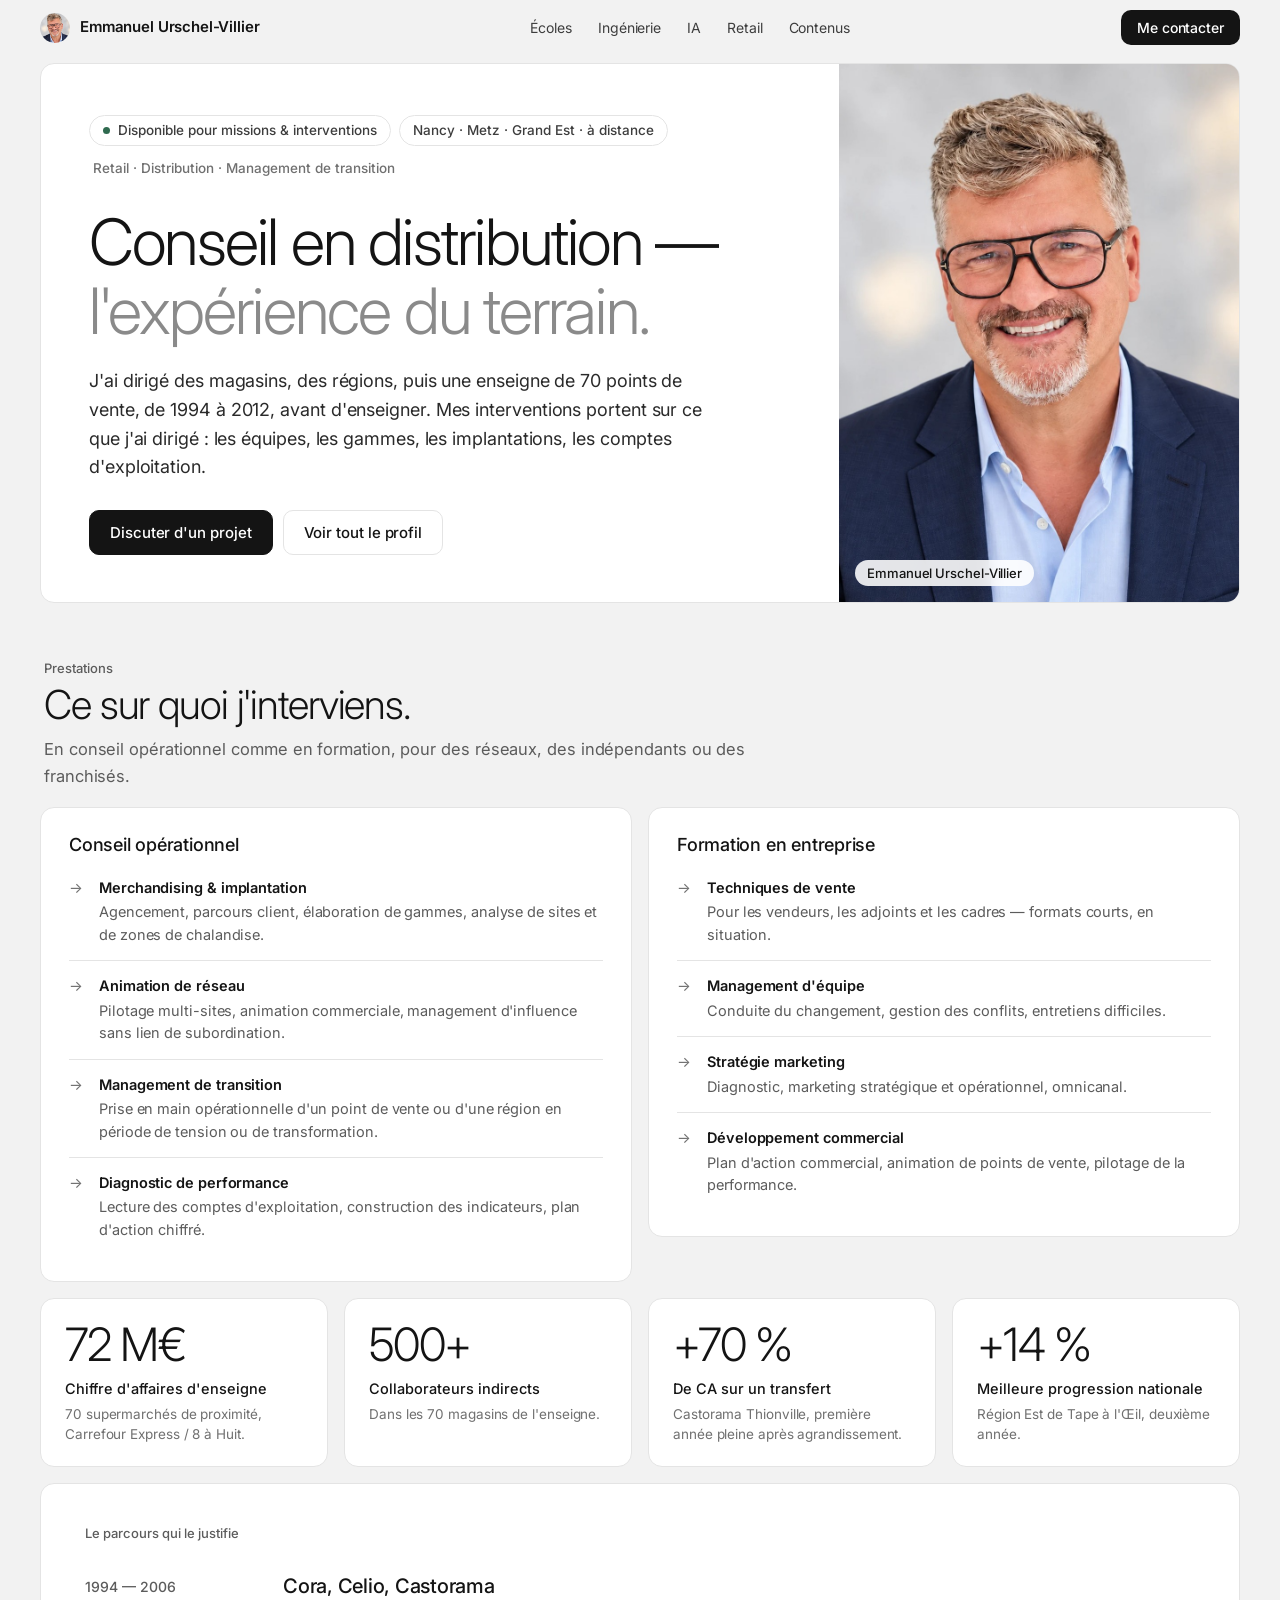
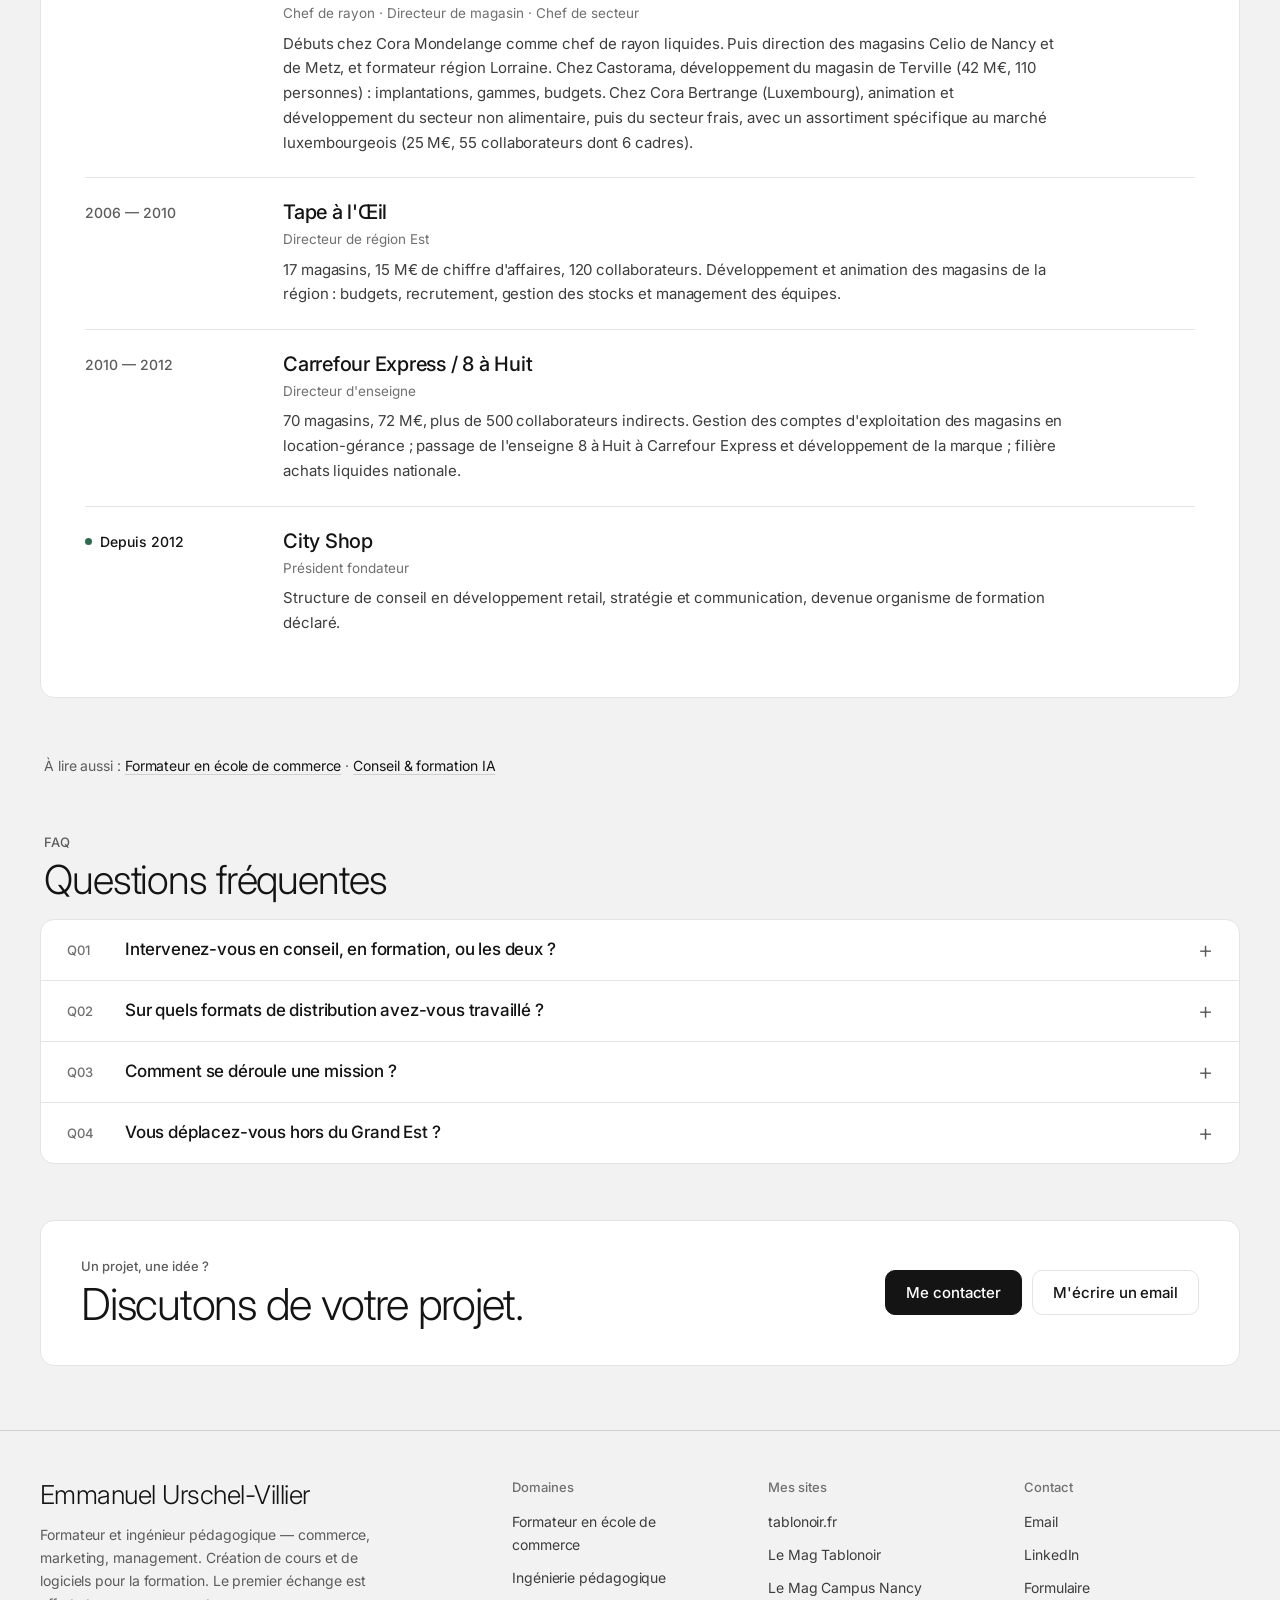
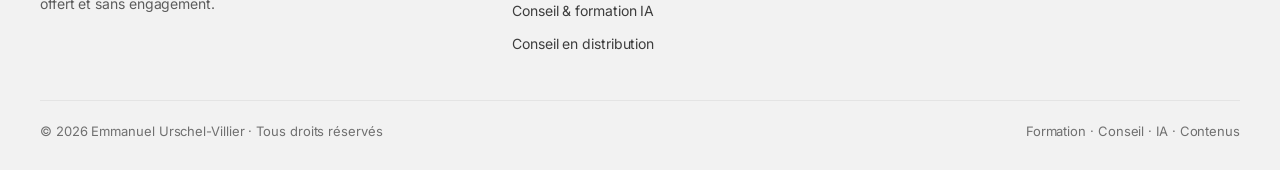
==== commit 9690efe4: "Page Retail : nouveaux textes distribution (Carrefour Express, Tape à l'Œil, Cora Bertrange)" ====
--- a/conseil-retail/index.html
+++ b/conseil-retail/index.html
@@ -15,13 +15,13 @@
 <meta property="og:title" content="Conseil en distribution et retail — Grand Est">
 <meta property="og:description" content="Conseil et formation retail : merchandising, implantation, analyse de sites, animation de réseau, management de transition. 18 ans de direction en distribution.">
 <meta property="og:url" content="https://emmanuelurschel.fr/conseil-retail/">
-<meta property="og:image" content="https://emmanuelurschel.fr/og-image.jpg">
+<meta property="og:image" content="https://emmanuelurschel.fr/og-image-2026-11.jpg">
 <meta property="og:image:width" content="1200">
 <meta property="og:image:height" content="630">
 <meta name="twitter:card" content="summary_large_image">
 <meta name="twitter:title" content="Conseil en distribution et retail — Grand Est">
 <meta name="twitter:description" content="Conseil et formation retail : merchandising, implantation, analyse de sites, animation de réseau, management de transition. 18 ans de direction en distribution.">
-<meta name="twitter:image" content="https://emmanuelurschel.fr/og-image.jpg">
+<meta name="twitter:image" content="https://emmanuelurschel.fr/og-image-2026-11.jpg">
 <link rel="icon" href="data:image/svg+xml,%3Csvg xmlns='http://www.w3.org/2000/svg' viewBox='0 0 100 100'%3E%3Crect width='100' height='100' rx='22' fill='%23141414'/%3E%3Ctext x='50' y='67' font-family='Inter,Arial,sans-serif' font-weight='500' font-size='50' fill='%23FFFFFF' text-anchor='middle'%3Eeu%3C/text%3E%3C/svg%3E">
 <link rel="preconnect" href="https://fonts.googleapis.com">
 <link rel="preconnect" href="https://fonts.gstatic.com" crossorigin>
@@ -183,15 +183,15 @@
     <div class="timeline">
       <div class="tl"><div class="period">1994 — 2006</div><div>
         <h3>Cora, Celio, Castorama <small>Chef de rayon · Directeur de magasin · Chef de secteur</small></h3>
-        <p>Débuts chez Cora Mondelange comme chef de rayon liquides. Puis direction des magasins Celio de Nancy et de Metz, et formateur région Lorraine. Chez Castorama, développement du magasin de Terville (42 M€, 110 personnes) : implantations, gammes, budgets. Chez Cora Bertrange, chef de secteur frais et non-alimentaire, 25 M€ et 6 cadres.</p>
+        <p>Débuts chez Cora Mondelange comme chef de rayon liquides. Puis direction des magasins Celio de Nancy et de Metz, et formateur région Lorraine. Chez Castorama, développement du magasin de Terville (42 M€, 110 personnes) : implantations, gammes, budgets. Chez Cora Bertrange (Luxembourg), animation et développement du secteur non alimentaire, puis du secteur frais, avec un assortiment spécifique au marché luxembourgeois (25 M€, 55 collaborateurs dont 6 cadres).</p>
       </div></div>
       <div class="tl"><div class="period">2006 — 2010</div><div>
         <h3>Tape à l'Œil <small>Directeur de région Est</small></h3>
-        <p>17 magasins, 15 M€ de chiffre d'affaires, jusqu'à 120 personnes. Meilleure progression du réseau national. Responsable sur trois régions du projet d'optimisation du temps de travail mené avec McKinsey.</p>
+        <p>17 magasins, 15 M€ de chiffre d'affaires, 120 collaborateurs. Développement et animation des magasins de la région : budgets, recrutement, gestion des stocks et management des équipes.</p>
       </div></div>
       <div class="tl"><div class="period">2010 — 2012</div><div>
         <h3>Carrefour Express / 8 à Huit <small>Directeur d'enseigne</small></h3>
-        <p>70 magasins, 72 M€, plus de 500 collaborateurs indirects. Pilotage de la transition d'enseigne : audit des 70 comptes d'exploitation, ROI par magasin, recrutement des franchisés et locataires-gérants.</p>
+        <p>70 magasins, 72 M€, plus de 500 collaborateurs indirects. Gestion des comptes d'exploitation des magasins en location-gérance ; passage de l'enseigne 8 à Huit à Carrefour Express et développement de la marque ; filière achats liquides nationale.</p>
       </div></div>
       <div class="tl now"><div class="period">Depuis 2012</div><div>
         <h3>City Shop <small>Président fondateur</small></h3>
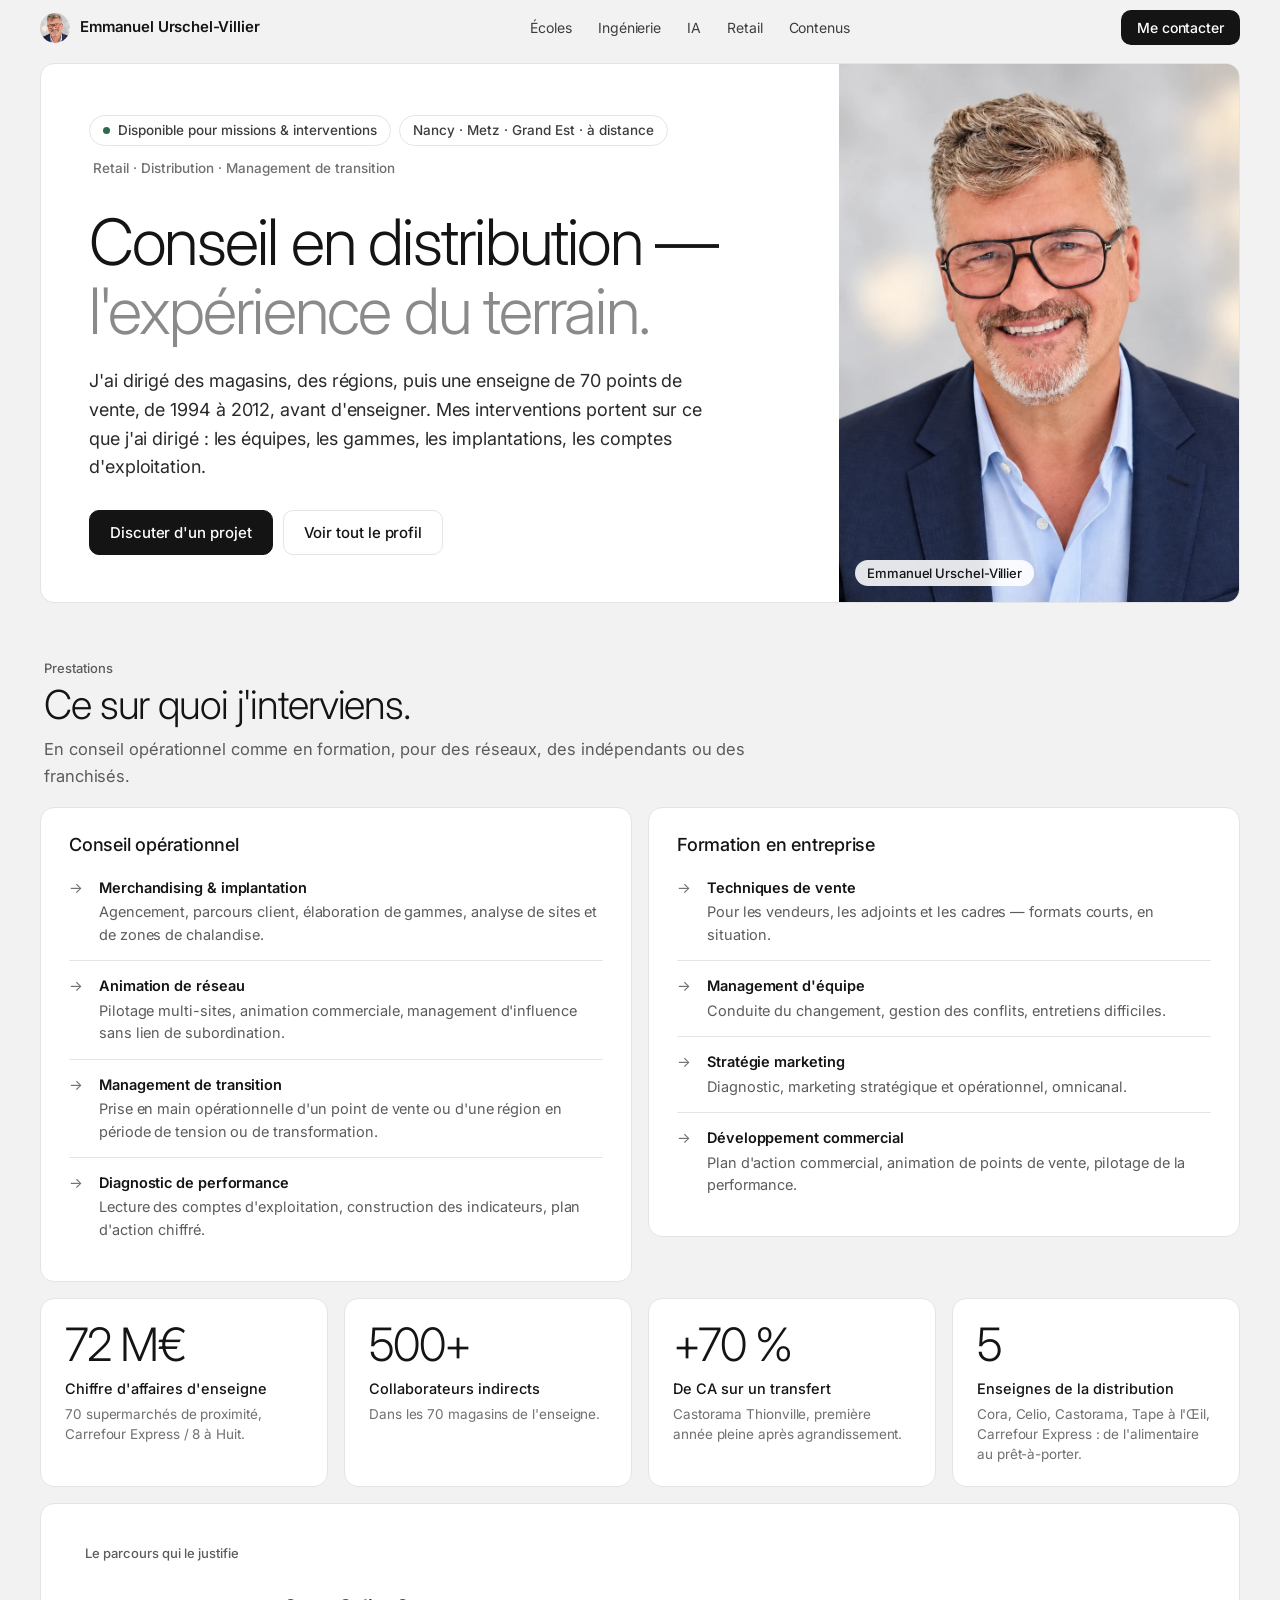
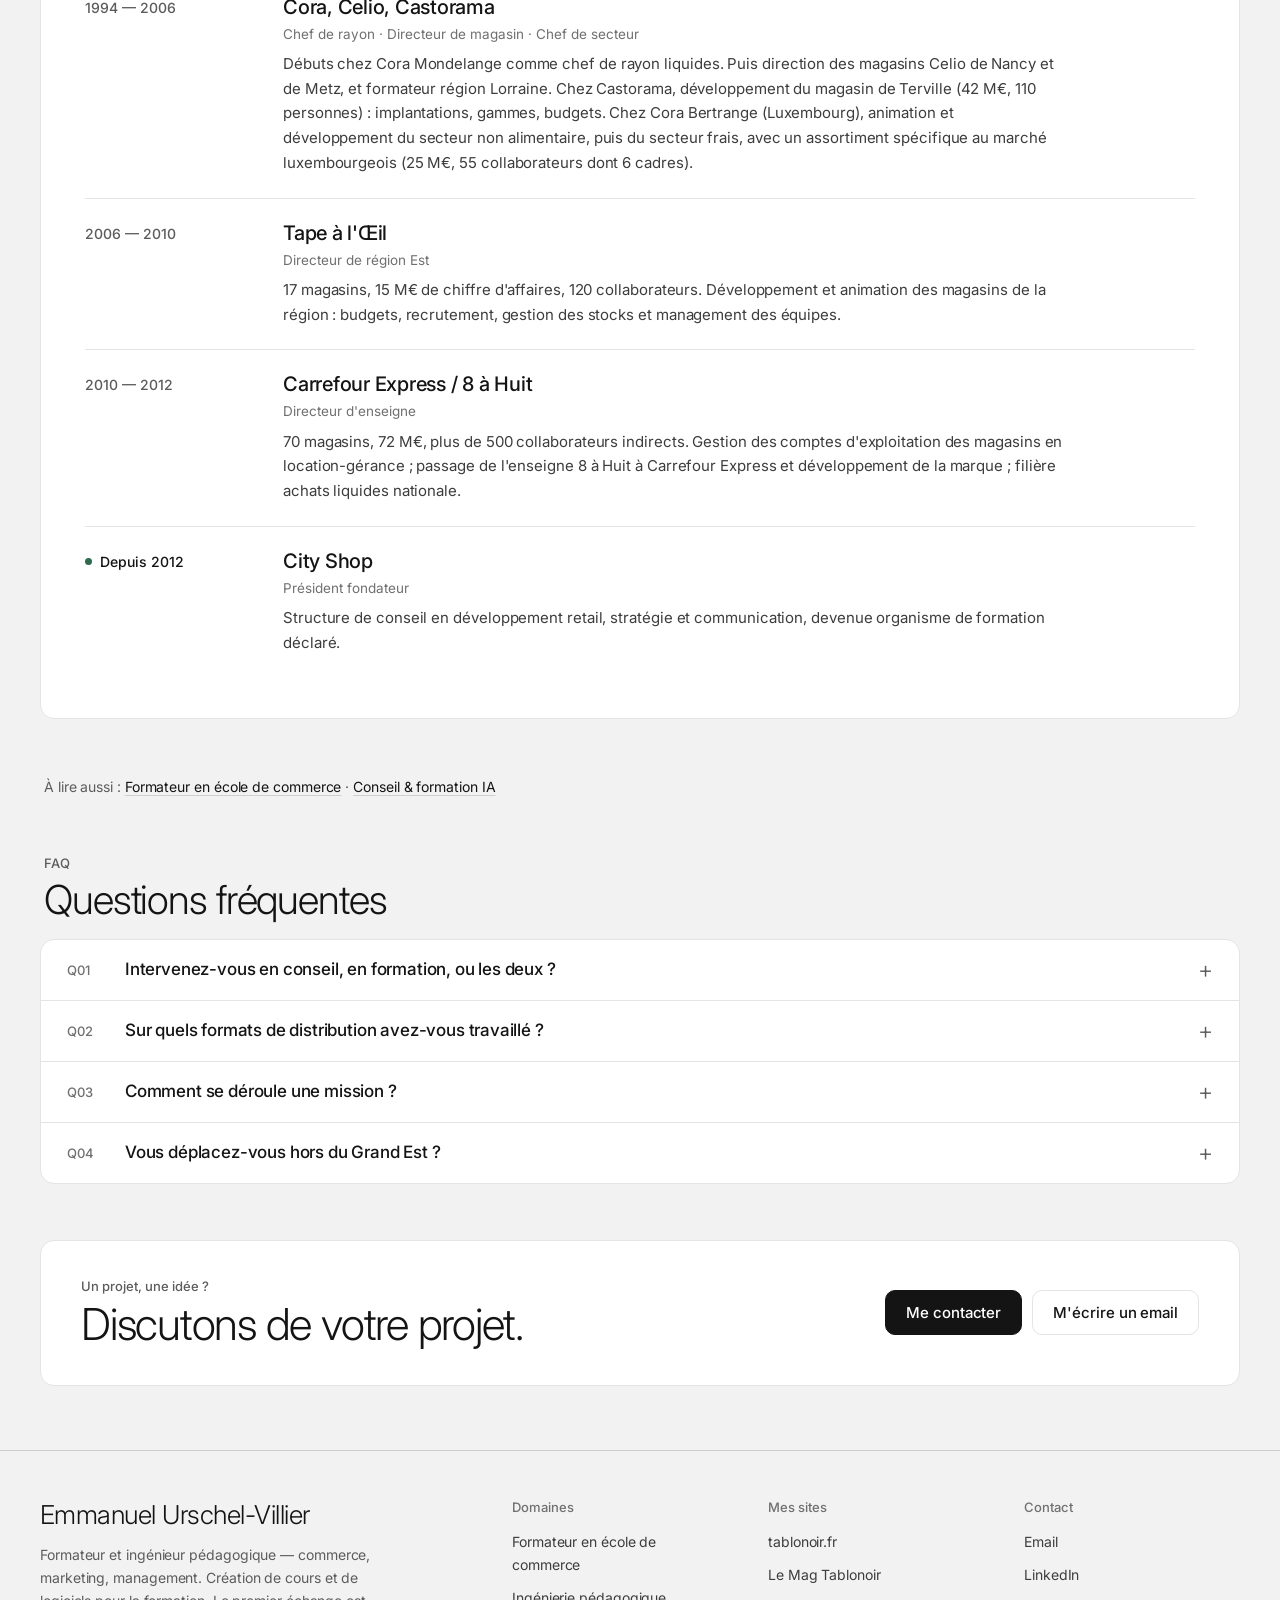
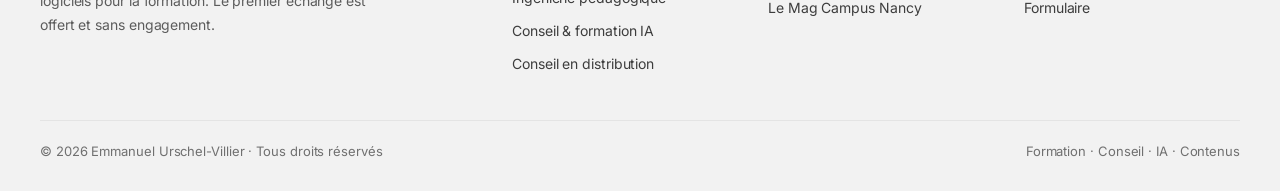
==== commit 786f7ac8: "Page Retail : chiffre +14 % remplacé par les 5 enseignes" ====
--- a/conseil-retail/index.html
+++ b/conseil-retail/index.html
@@ -175,7 +175,7 @@
   </div>
 </section>
 
-<div class="stats"><div class="stats-inner"><div class="stat"><div class="v">72 M€</div><div class="k">Chiffre d'affaires d'enseigne</div><div class="note">70 supermarchés de proximité, Carrefour Express / 8 à Huit.</div></div><div class="stat"><div class="v">500+</div><div class="k">Collaborateurs indirects</div><div class="note">Dans les 70 magasins de l'enseigne.</div></div><div class="stat"><div class="v">+70 %</div><div class="k">De CA sur un transfert</div><div class="note">Castorama Thionville, première année pleine après agrandissement.</div></div><div class="stat"><div class="v">+14 %</div><div class="k">Meilleure progression nationale</div><div class="note">Région Est de Tape à l'Œil, deuxième année.</div></div></div></div>
+<div class="stats"><div class="stats-inner"><div class="stat"><div class="v">72 M€</div><div class="k">Chiffre d'affaires d'enseigne</div><div class="note">70 supermarchés de proximité, Carrefour Express / 8 à Huit.</div></div><div class="stat"><div class="v">500+</div><div class="k">Collaborateurs indirects</div><div class="note">Dans les 70 magasins de l'enseigne.</div></div><div class="stat"><div class="v">+70 %</div><div class="k">De CA sur un transfert</div><div class="note">Castorama Thionville, première année pleine après agrandissement.</div></div><div class="stat"><div class="v">5</div><div class="k">Enseignes de la distribution</div><div class="note">Cora, Celio, Castorama, Tape à l'Œil, Carrefour Express : de l'alimentaire au prêt-à-porter.</div></div></div></div>
 
 <section class="part" style="--ac:var(--orange)">
   <div class="part-inner">
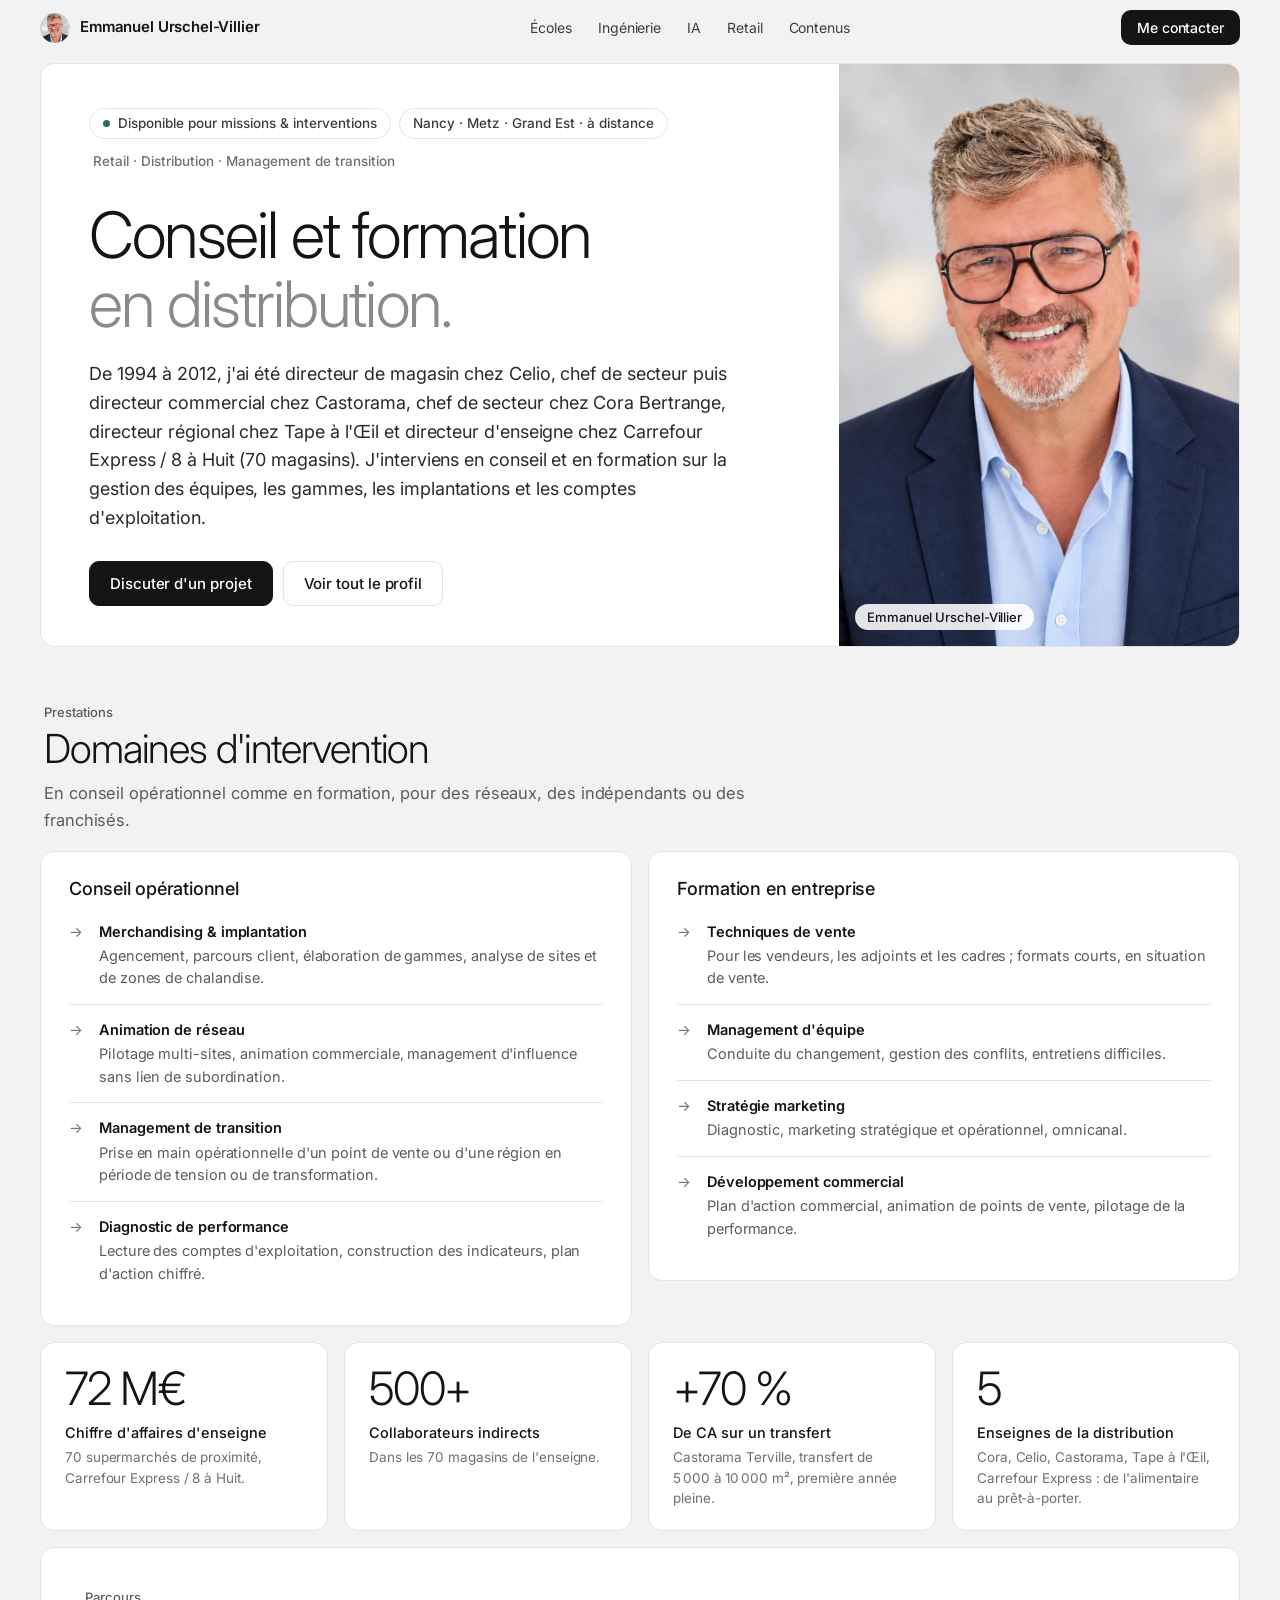
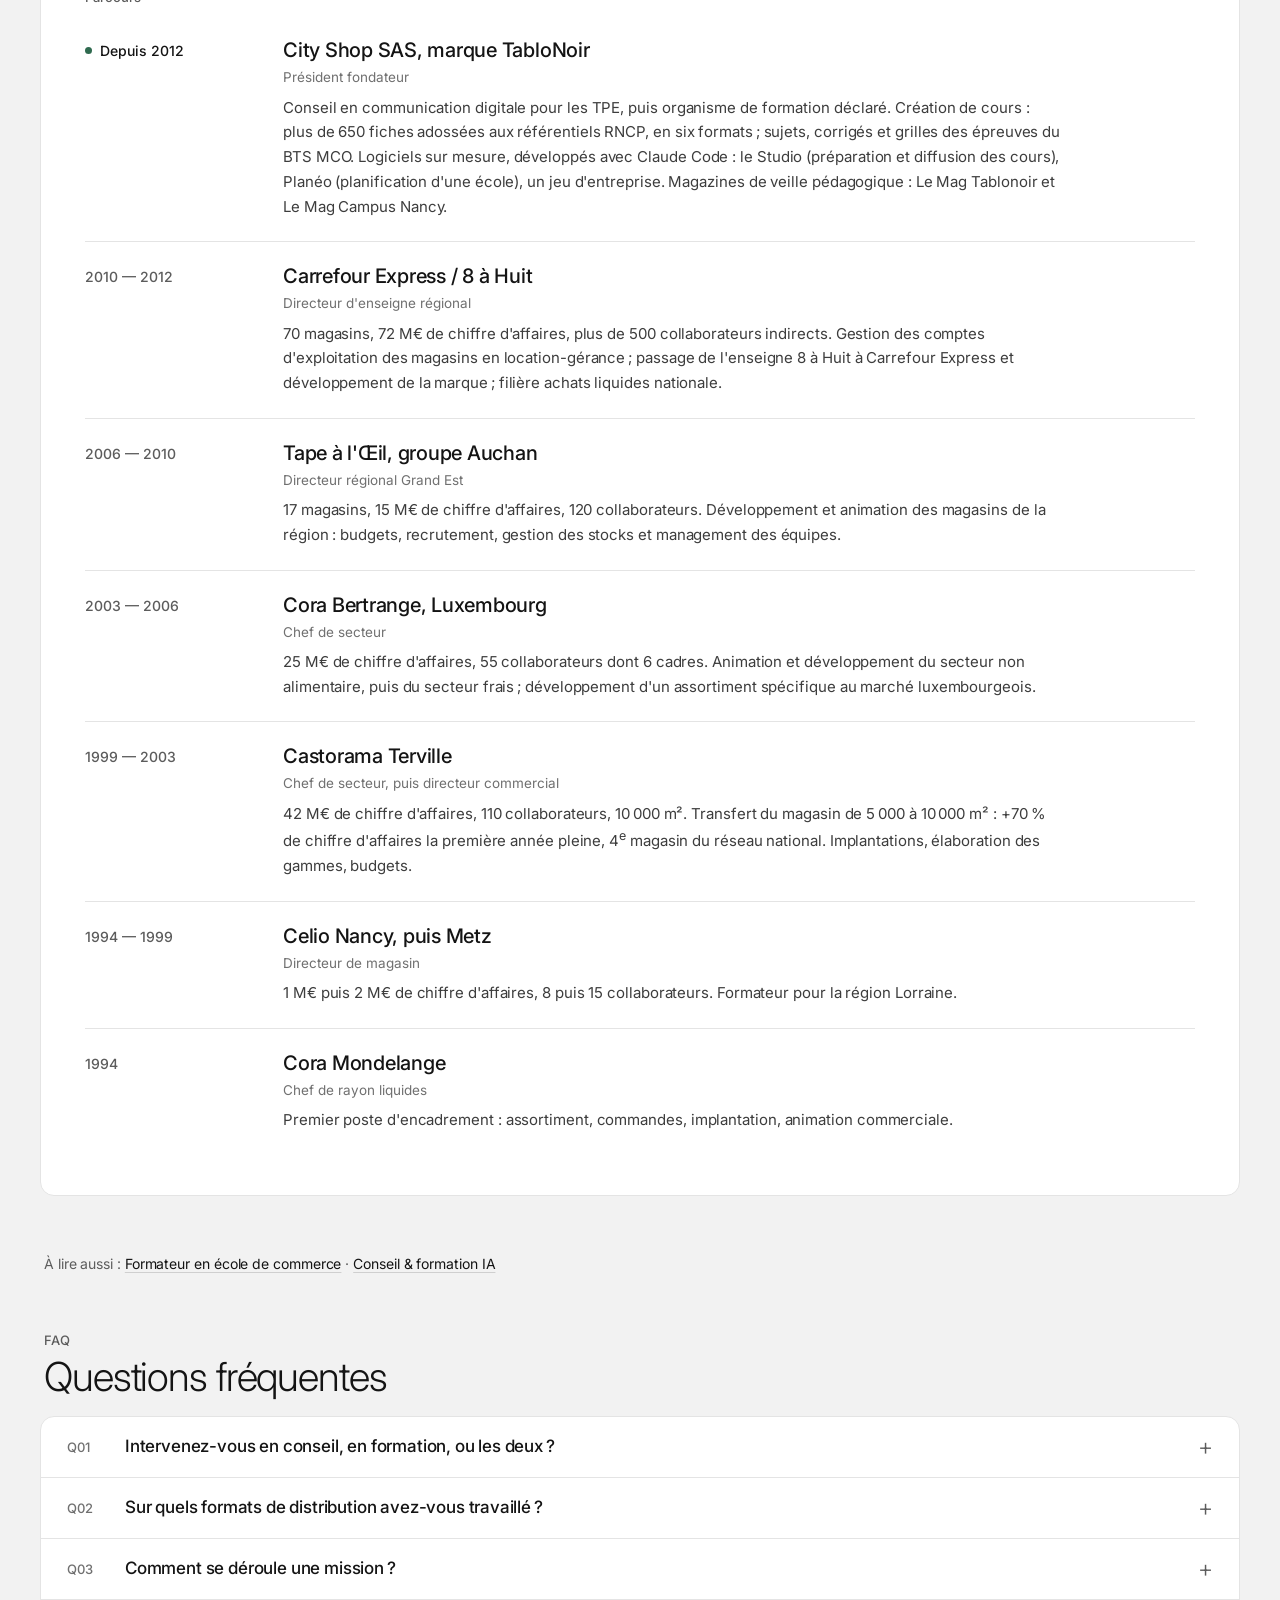
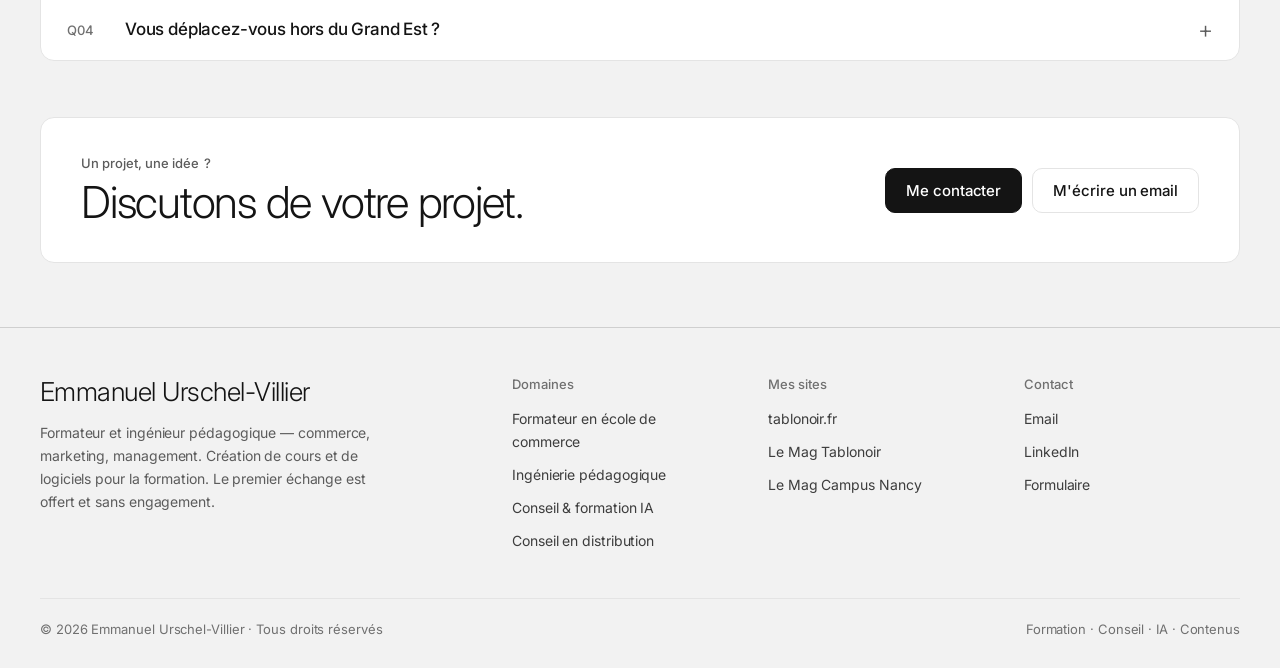
==== commit 64a180d5: "Page Retail : textes réécrits, parcours aligné sur le CV" ====
--- a/conseil-retail/index.html
+++ b/conseil-retail/index.html
@@ -91,7 +91,7 @@
       "name": "Intervenez-vous en conseil, en formation, ou les deux ?",
       "acceptedAnswer": {
         "@type": "Answer",
-        "text": "Les deux, et le plus souvent ensemble. Un diagnostic qui ne s'accompagne pas d'une montée en compétence des équipes ne tient pas dans le temps. L'objectif d'une mission est toujours de vous rendre autonome."
+        "text": "Les deux, le plus souvent dans la même mission : le diagnostic et le plan d'action sont suivis de la formation des équipes qui les mettent en œuvre."
       }
     },
     {
@@ -107,7 +107,7 @@
       "name": "Comment se déroule une mission ?",
       "acceptedAnswer": {
         "@type": "Answer",
-        "text": "Quatre étapes : un cadrage d'une heure, gratuit et sans engagement, qui donne une note de cadrage ; une proposition écrite, chiffrée et datée ; la réalisation en itérations avec des points de validation ; puis une transmission documentée pour que vous puissiez faire sans moi."
+        "text": "Quatre étapes : un cadrage d'une heure, gratuit et sans engagement, qui donne une note de cadrage ; une proposition écrite, chiffrée et datée ; la réalisation par étapes, avec des points de validation ; puis la remise de la documentation et un mois d'accompagnement."
       }
     },
     {
@@ -115,7 +115,7 @@
       "name": "Vous déplacez-vous hors du Grand Est ?",
       "acceptedAnswer": {
         "@type": "Answer",
-        "text": "Oui. Je suis basé entre Nancy et Metz et je me déplace partout en France pour les missions en présentiel. Les audits et les accompagnements individuels se font aussi très bien à distance."
+        "text": "Oui. Je suis basé entre Nancy et Metz et je me déplace partout en France pour les missions en présentiel. Les audits et les accompagnements individuels peuvent se faire à distance."
       }
     }
   ]
@@ -144,8 +144,8 @@
       <span class="badge">Nancy · Metz · Grand Est · à distance</span>
       <span class="mono" style="color:var(--muted2)">Retail · Distribution · Management de transition</span>
     </div>
-    <h1>Conseil en distribution&nbsp;—<br><span class='accent'>l'expérience du terrain.</span></h1>
-    <p class="sub">J'ai dirigé des magasins, des régions, puis une enseigne de 70 points de vente, de 1994 à 2012, avant d'enseigner. Mes interventions portent sur ce que j'ai dirigé : les équipes, les gammes, les implantations, les comptes d'exploitation.</p>
+    <h1>Conseil et formation<br><span class='accent'>en distribution.</span></h1>
+    <p class="sub">De 1994 à 2012, j'ai été directeur de magasin chez Celio, chef de secteur puis directeur commercial chez Castorama, chef de secteur chez Cora Bertrange, directeur régional chez Tape à l'Œil et directeur d'enseigne chez Carrefour Express / 8 à Huit (70 magasins). J'interviens en conseil et en formation sur la gestion des équipes, les gammes, les implantations et les comptes d'exploitation.</p>
     <div class="cta-row">
       <a href="/#contact" class="btn primary">Discuter d'un projet</a>
       <a href="/" class="btn ghost">Voir tout le profil</a>
@@ -160,7 +160,7 @@
 <section class="block">
   <div class="head">
     <div class="lbl">Prestations</div>
-    <h2>Ce sur quoi <span class='accent'>j'interviens</span>.</h2>
+    <h2>Domaines <span class='accent'>d'intervention</span></h2>
     <div class="intro">En conseil opérationnel comme en formation, pour des réseaux, des indépendants ou des franchisés.</div>
   </div>
   <div class="part-grid">
@@ -170,54 +170,66 @@
     </div>
     <div class="panel">
       <h3>Formation en entreprise</h3>
-      <ul class="plist"><li><span class="ic">→</span><span><b>Techniques de vente</b>Pour les vendeurs, les adjoints et les cadres — formats courts, en situation.</span></li><li><span class="ic">→</span><span><b>Management d'équipe</b>Conduite du changement, gestion des conflits, entretiens difficiles.</span></li><li><span class="ic">→</span><span><b>Stratégie marketing</b>Diagnostic, marketing stratégique et opérationnel, omnicanal.</span></li><li><span class="ic">→</span><span><b>Développement commercial</b>Plan d'action commercial, animation de points de vente, pilotage de la performance.</span></li></ul>
-    </div>
-  </div>
-</section>
-
-<div class="stats"><div class="stats-inner"><div class="stat"><div class="v">72 M€</div><div class="k">Chiffre d'affaires d'enseigne</div><div class="note">70 supermarchés de proximité, Carrefour Express / 8 à Huit.</div></div><div class="stat"><div class="v">500+</div><div class="k">Collaborateurs indirects</div><div class="note">Dans les 70 magasins de l'enseigne.</div></div><div class="stat"><div class="v">+70 %</div><div class="k">De CA sur un transfert</div><div class="note">Castorama Thionville, première année pleine après agrandissement.</div></div><div class="stat"><div class="v">5</div><div class="k">Enseignes de la distribution</div><div class="note">Cora, Celio, Castorama, Tape à l'Œil, Carrefour Express : de l'alimentaire au prêt-à-porter.</div></div></div></div>
+      <ul class="plist"><li><span class="ic">→</span><span><b>Techniques de vente</b>Pour les vendeurs, les adjoints et les cadres ; formats courts, en situation de vente.</span></li><li><span class="ic">→</span><span><b>Management d'équipe</b>Conduite du changement, gestion des conflits, entretiens difficiles.</span></li><li><span class="ic">→</span><span><b>Stratégie marketing</b>Diagnostic, marketing stratégique et opérationnel, omnicanal.</span></li><li><span class="ic">→</span><span><b>Développement commercial</b>Plan d'action commercial, animation de points de vente, pilotage de la performance.</span></li></ul>
+    </div>
+  </div>
+</section>
+
+<div class="stats"><div class="stats-inner"><div class="stat"><div class="v">72 M€</div><div class="k">Chiffre d'affaires d'enseigne</div><div class="note">70 supermarchés de proximité, Carrefour Express / 8 à Huit.</div></div><div class="stat"><div class="v">500+</div><div class="k">Collaborateurs indirects</div><div class="note">Dans les 70 magasins de l'enseigne.</div></div><div class="stat"><div class="v">+70 %</div><div class="k">De CA sur un transfert</div><div class="note">Castorama Terville, transfert de 5 000 à 10 000 m², première année pleine.</div></div><div class="stat"><div class="v">5</div><div class="k">Enseignes de la distribution</div><div class="note">Cora, Celio, Castorama, Tape à l'Œil, Carrefour Express : de l'alimentaire au prêt-à-porter.</div></div></div></div>
 
 <section class="part" style="--ac:var(--orange)">
   <div class="part-inner">
-    <div class="part-num">Le parcours qui le justifie</div>
+    <div class="part-num">Parcours</div>
     <div class="timeline">
-      <div class="tl"><div class="period">1994 — 2006</div><div>
-        <h3>Cora, Celio, Castorama <small>Chef de rayon · Directeur de magasin · Chef de secteur</small></h3>
-        <p>Débuts chez Cora Mondelange comme chef de rayon liquides. Puis direction des magasins Celio de Nancy et de Metz, et formateur région Lorraine. Chez Castorama, développement du magasin de Terville (42 M€, 110 personnes) : implantations, gammes, budgets. Chez Cora Bertrange (Luxembourg), animation et développement du secteur non alimentaire, puis du secteur frais, avec un assortiment spécifique au marché luxembourgeois (25 M€, 55 collaborateurs dont 6 cadres).</p>
+      <div class="tl now"><div class="period">Depuis 2012</div><div>
+        <h3>City Shop SAS, marque TabloNoir <small>Président fondateur</small></h3>
+        <p>Conseil en communication digitale pour les TPE, puis organisme de formation déclaré. Création de cours : plus de 650 fiches adossées aux référentiels RNCP, en six formats ; sujets, corrigés et grilles des épreuves du BTS MCO. Logiciels sur mesure, développés avec Claude Code : le Studio (préparation et diffusion des cours), Planéo (planification d'une école), un jeu d'entreprise. Magazines de veille pédagogique : Le Mag Tablonoir et Le Mag Campus Nancy.</p>
+      </div></div>
+      <div class="tl"><div class="period">2010 — 2012</div><div>
+        <h3>Carrefour Express / 8 à Huit <small>Directeur d'enseigne régional</small></h3>
+        <p>70 magasins, 72 M€ de chiffre d'affaires, plus de 500 collaborateurs indirects. Gestion des comptes d'exploitation des magasins en location-gérance ; passage de l'enseigne 8 à Huit à Carrefour Express et développement de la marque ; filière achats liquides nationale.</p>
       </div></div>
       <div class="tl"><div class="period">2006 — 2010</div><div>
-        <h3>Tape à l'Œil <small>Directeur de région Est</small></h3>
-        <p>17 magasins, 15 M€ de chiffre d'affaires, 120 collaborateurs. Développement et animation des magasins de la région : budgets, recrutement, gestion des stocks et management des équipes.</p>
-      </div></div>
-      <div class="tl"><div class="period">2010 — 2012</div><div>
-        <h3>Carrefour Express / 8 à Huit <small>Directeur d'enseigne</small></h3>
-        <p>70 magasins, 72 M€, plus de 500 collaborateurs indirects. Gestion des comptes d'exploitation des magasins en location-gérance ; passage de l'enseigne 8 à Huit à Carrefour Express et développement de la marque ; filière achats liquides nationale.</p>
-      </div></div>
-      <div class="tl now"><div class="period">Depuis 2012</div><div>
-        <h3>City Shop <small>Président fondateur</small></h3>
-        <p>Structure de conseil en développement retail, stratégie et communication, devenue organisme de formation déclaré.</p>
+        <h3>Tape à l'Œil, groupe Auchan <small>Directeur régional Grand Est</small></h3>
+        <p>17 magasins, 15 M€ de chiffre d'affaires, 120 collaborateurs. Développement et animation des magasins de la région : budgets, recrutement, gestion des stocks et management des équipes.</p>
+      </div></div>
+      <div class="tl"><div class="period">2003 — 2006</div><div>
+        <h3>Cora Bertrange, Luxembourg <small>Chef de secteur</small></h3>
+        <p>25 M€ de chiffre d'affaires, 55 collaborateurs dont 6 cadres. Animation et développement du secteur non alimentaire, puis du secteur frais ; développement d'un assortiment spécifique au marché luxembourgeois.</p>
+      </div></div>
+      <div class="tl"><div class="period">1999 — 2003</div><div>
+        <h3>Castorama Terville <small>Chef de secteur, puis directeur commercial</small></h3>
+        <p>42 M€ de chiffre d'affaires, 110 collaborateurs, 10 000 m². Transfert du magasin de 5 000 à 10 000 m² : +70 % de chiffre d'affaires la première année pleine, 4<sup>e</sup> magasin du réseau national. Implantations, élaboration des gammes, budgets.</p>
+      </div></div>
+      <div class="tl"><div class="period">1994 — 1999</div><div>
+        <h3>Celio Nancy, puis Metz <small>Directeur de magasin</small></h3>
+        <p>1 M€ puis 2 M€ de chiffre d'affaires, 8 puis 15 collaborateurs. Formateur pour la région Lorraine.</p>
+      </div></div>
+      <div class="tl"><div class="period">1994</div><div>
+        <h3>Cora Mondelange <small>Chef de rayon liquides</small></h3>
+        <p>Premier poste d'encadrement : assortiment, commandes, implantation, animation commerciale.</p>
       </div></div>
     </div>
   </div>
 </section>
 
 <section class="block" style="padding-top:0">
-  <p class="partners-foot">À lire aussi : <a href="/formateur-ecole-commerce/">Formateur en école de commerce</a> · <a href="/formation-ia/">Conseil &amp; formation IA</a></p>
+  <p class="partners-foot">À lire aussi : <a href="/formateur-ecole-commerce/">Formateur en école de commerce</a> · <a href="/formation-ia/">Conseil &amp; formation IA</a></p>
 </section>
 
 <section class="block" style="padding-top:0">
   <div class="head"><div class="lbl">FAQ</div><h2>Questions fréquentes</h2></div>
   <div class="faq-list">
-    <details class="faq-item"><summary><div class="qn">Q01</div><div class="q">Intervenez-vous en conseil, en formation, ou les deux ?</div><div class="tg">+</div></summary><div class="a">Les deux, et le plus souvent ensemble. Un diagnostic qui ne s'accompagne pas d'une montée en compétence des équipes ne tient pas dans le temps. L'objectif d'une mission est toujours de vous rendre autonome.</div></details>
-    <details class="faq-item"><summary><div class="qn">Q02</div><div class="q">Sur quels formats de distribution avez-vous travaillé ?</div><div class="tg">+</div></summary><div class="a">Grande surface alimentaire (Cora), proximité et franchise (Carrefour Express / 8 à Huit), bricolage et grande surface spécialisée (Castorama), prêt-à-porter et enfant (Celio, Tape à l'Œil). Du magasin de 8 personnes au réseau de 70 points de vente.</div></details>
-    <details class="faq-item"><summary><div class="qn">Q03</div><div class="q">Comment se déroule une mission ?</div><div class="tg">+</div></summary><div class="a">Quatre étapes : un cadrage d'une heure, gratuit et sans engagement, qui donne une note de cadrage ; une proposition écrite, chiffrée et datée ; la réalisation en itérations avec des points de validation ; puis une transmission documentée pour que vous puissiez faire sans moi.</div></details>
-    <details class="faq-item"><summary><div class="qn">Q04</div><div class="q">Vous déplacez-vous hors du Grand Est ?</div><div class="tg">+</div></summary><div class="a">Oui. Je suis basé entre Nancy et Metz et je me déplace partout en France pour les missions en présentiel. Les audits et les accompagnements individuels se font aussi très bien à distance.</div></details>
+    <details class="faq-item"><summary><div class="qn">Q01</div><div class="q">Intervenez-vous en conseil, en formation, ou les deux ?</div><div class="tg">+</div></summary><div class="a">Les deux, le plus souvent dans la même mission : le diagnostic et le plan d'action sont suivis de la formation des équipes qui les mettent en œuvre.</div></details>
+    <details class="faq-item"><summary><div class="qn">Q02</div><div class="q">Sur quels formats de distribution avez-vous travaillé ?</div><div class="tg">+</div></summary><div class="a">Grande surface alimentaire (Cora), proximité et franchise (Carrefour Express / 8 à Huit), bricolage et grande surface spécialisée (Castorama), prêt-à-porter et enfant (Celio, Tape à l'Œil). Du magasin de 8 personnes au réseau de 70 points de vente.</div></details>
+    <details class="faq-item"><summary><div class="qn">Q03</div><div class="q">Comment se déroule une mission ?</div><div class="tg">+</div></summary><div class="a">Quatre étapes : un cadrage d'une heure, gratuit et sans engagement, qui donne une note de cadrage ; une proposition écrite, chiffrée et datée ; la réalisation par étapes, avec des points de validation ; puis la remise de la documentation et un mois d'accompagnement.</div></details>
+    <details class="faq-item"><summary><div class="qn">Q04</div><div class="q">Vous déplacez-vous hors du Grand Est ?</div><div class="tg">+</div></summary><div class="a">Oui. Je suis basé entre Nancy et Metz et je me déplace partout en France pour les missions en présentiel. Les audits et les accompagnements individuels peuvent se faire à distance.</div></details>
   </div>
 </section>
 
 <div class="cta-band">
   <div class="cta-inner">
-    <div class="lbl">Un projet, une idée&nbsp;?</div>
+    <div class="lbl">Un projet, une idée&nbsp; ?</div>
     <h2 style="margin-top:14px">Discutons de votre <span class="accent">projet.</span></h2>
     <div class="buttons">
       <a href="/#contact" class="btn primary">Me contacter</a>
